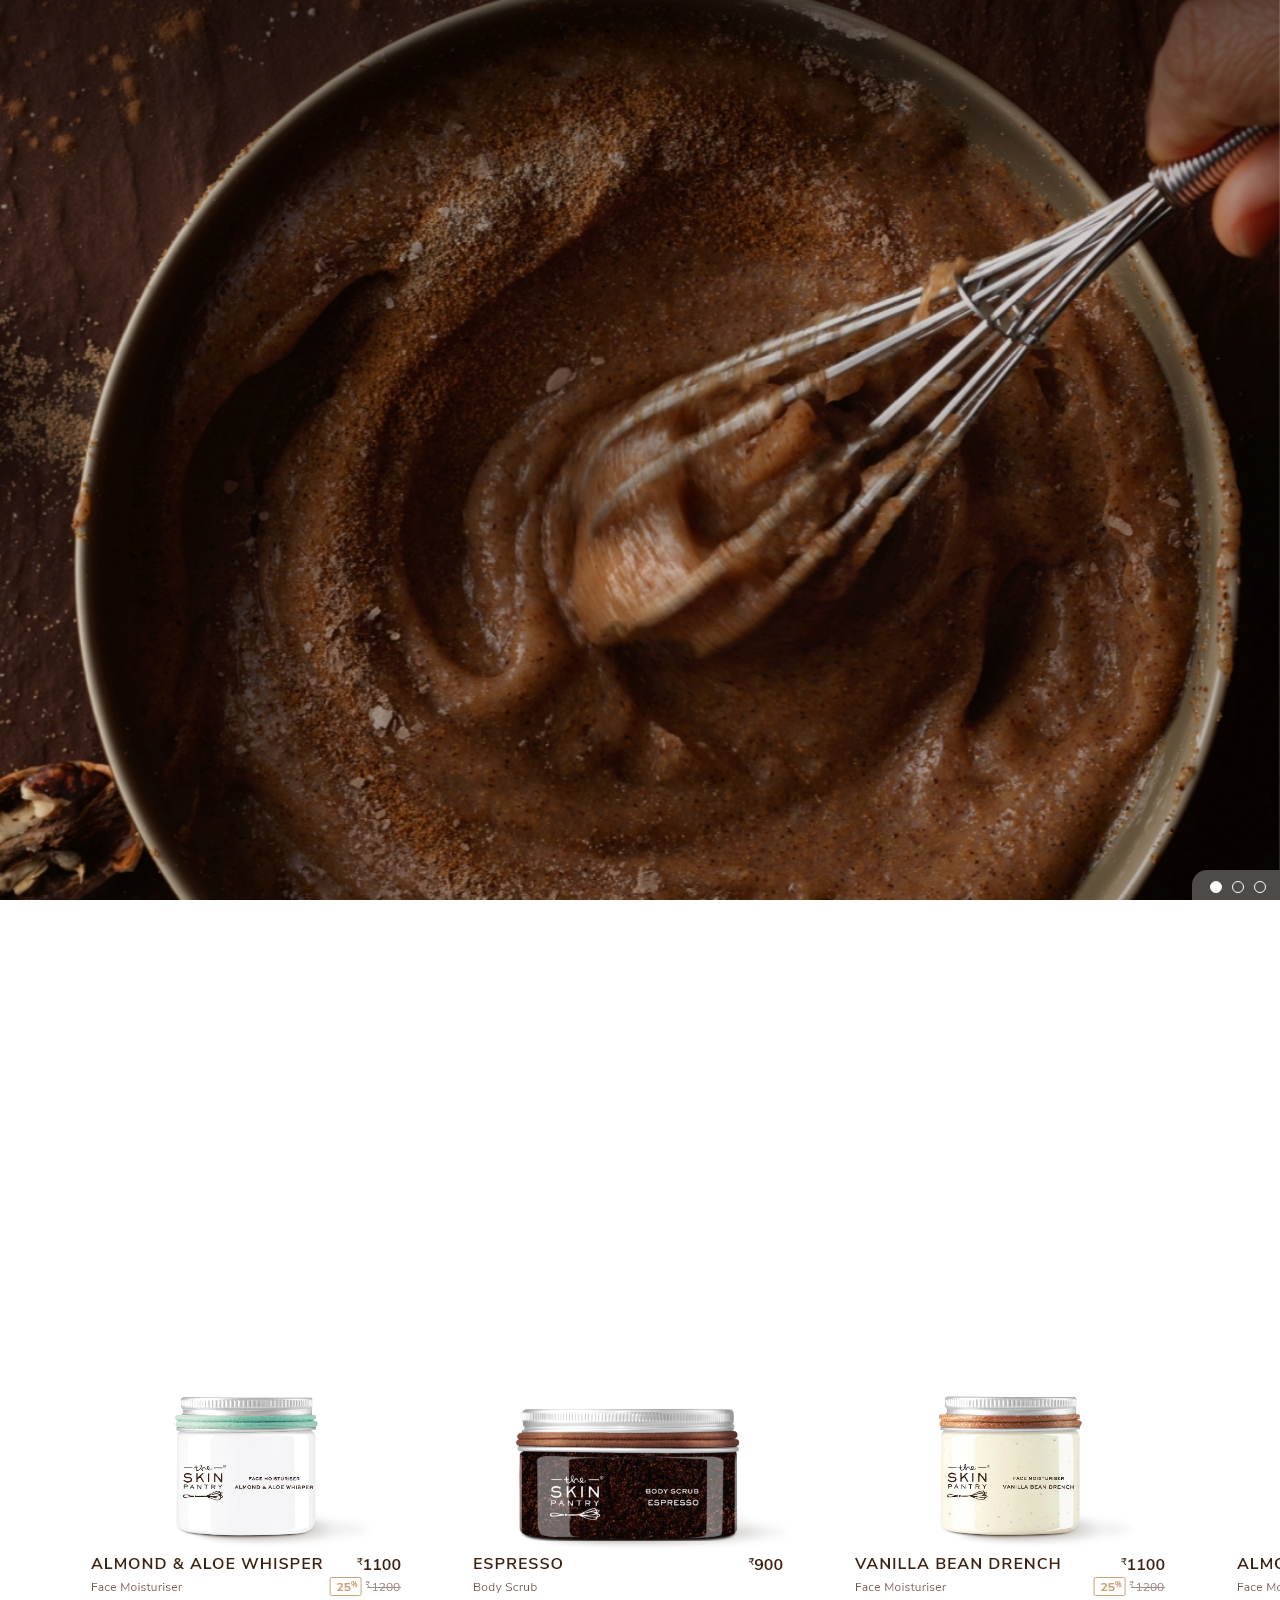
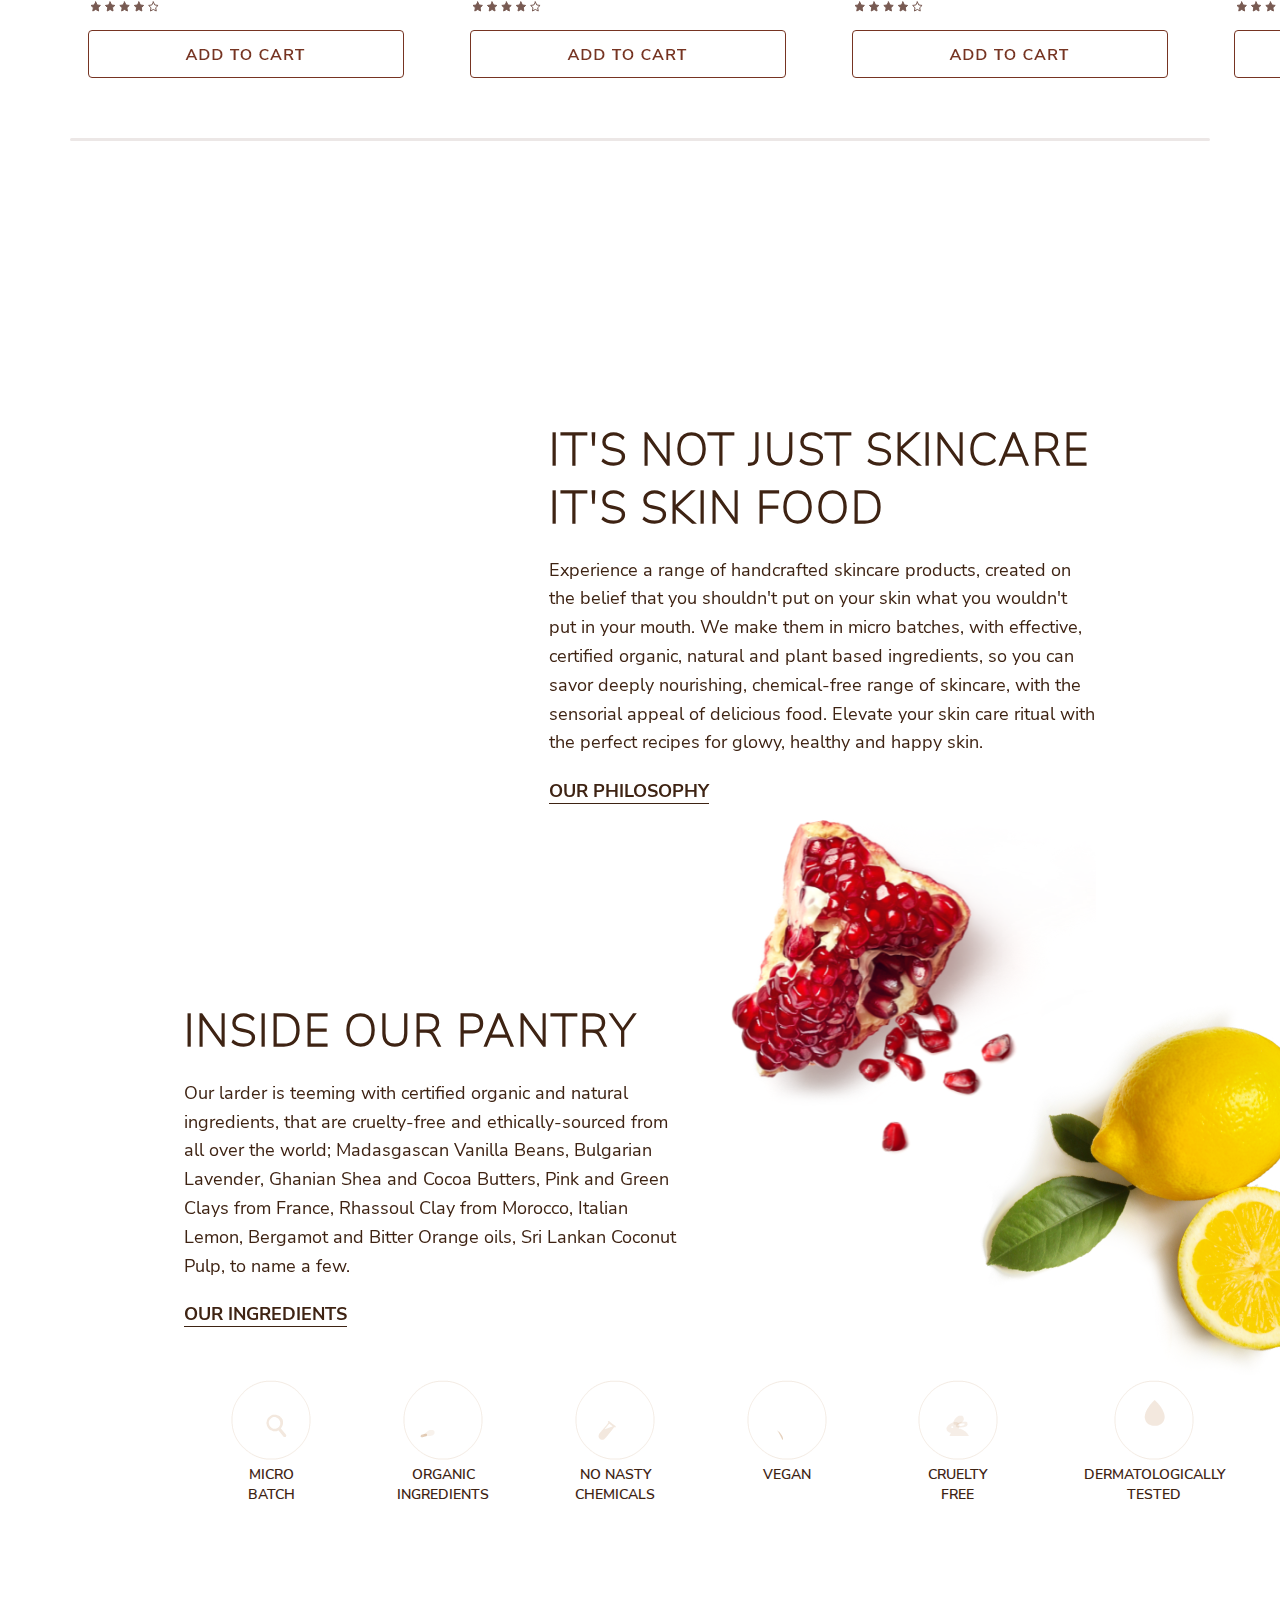
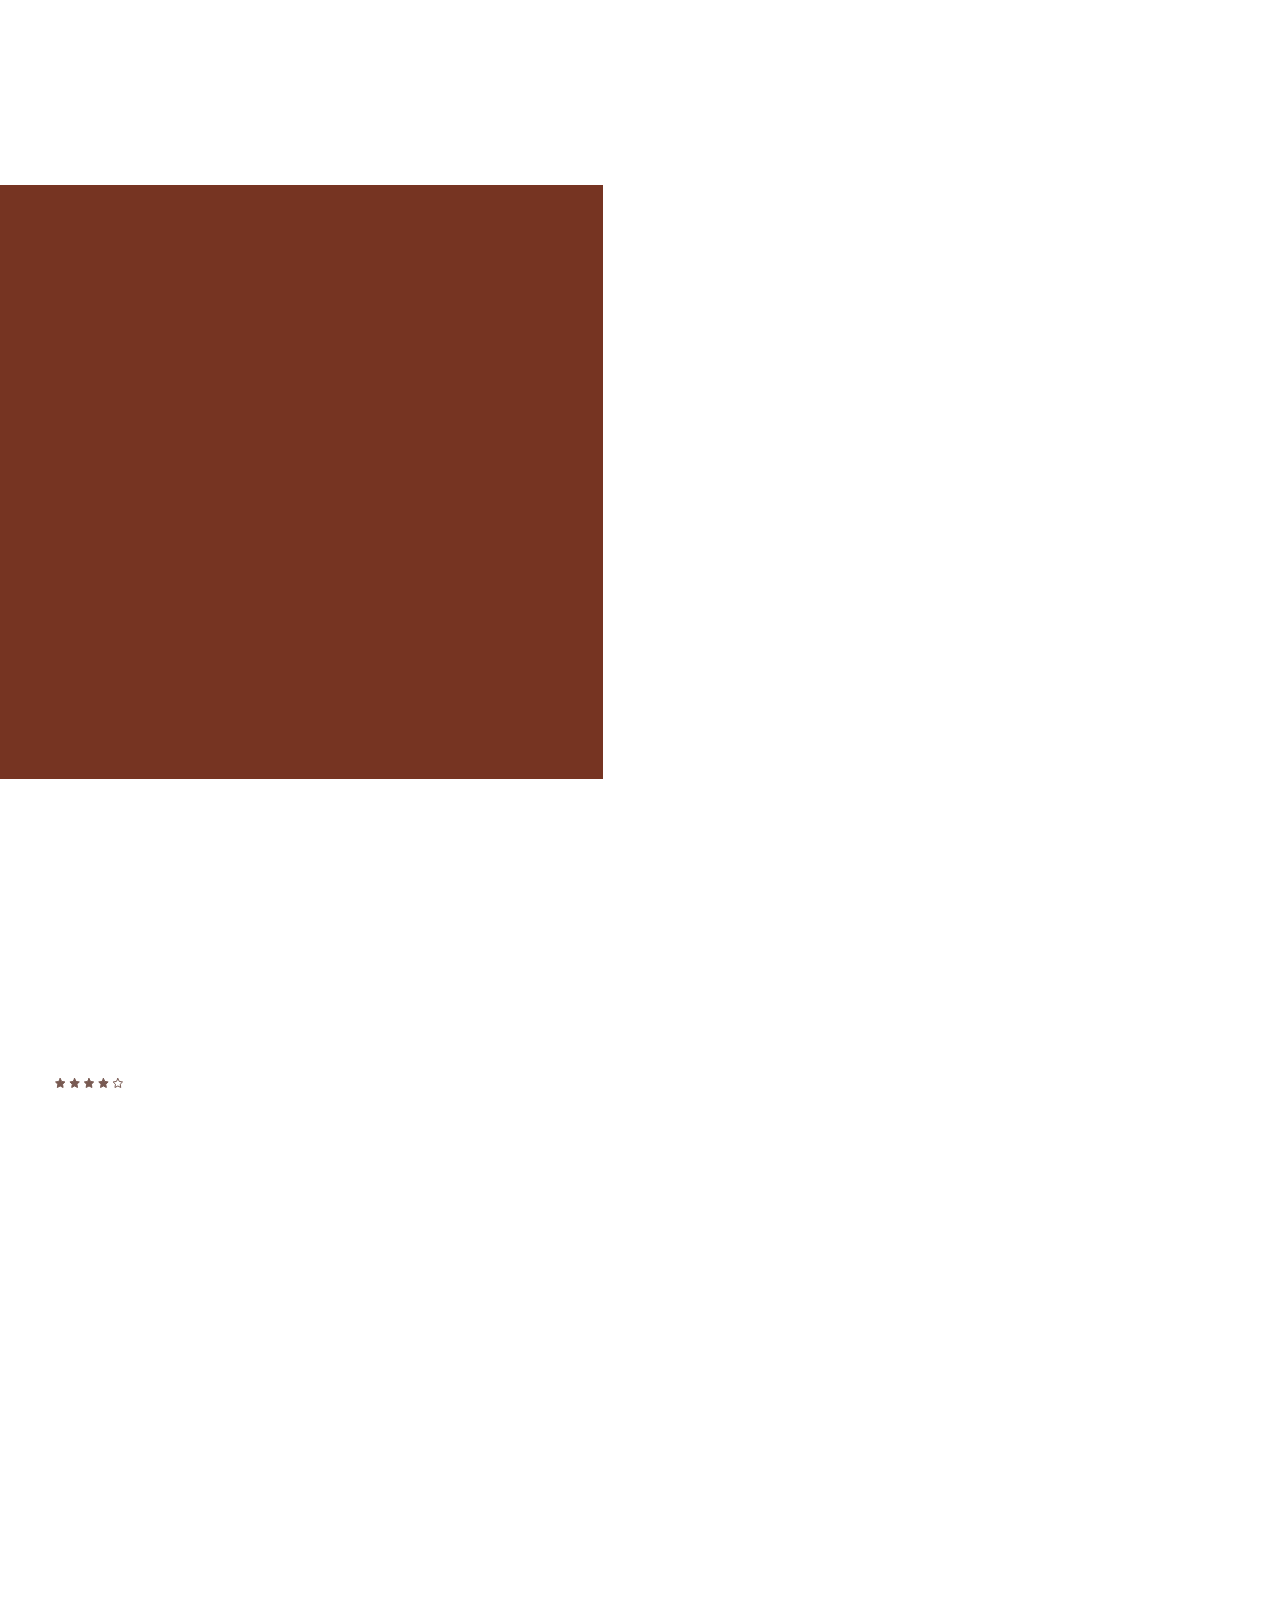
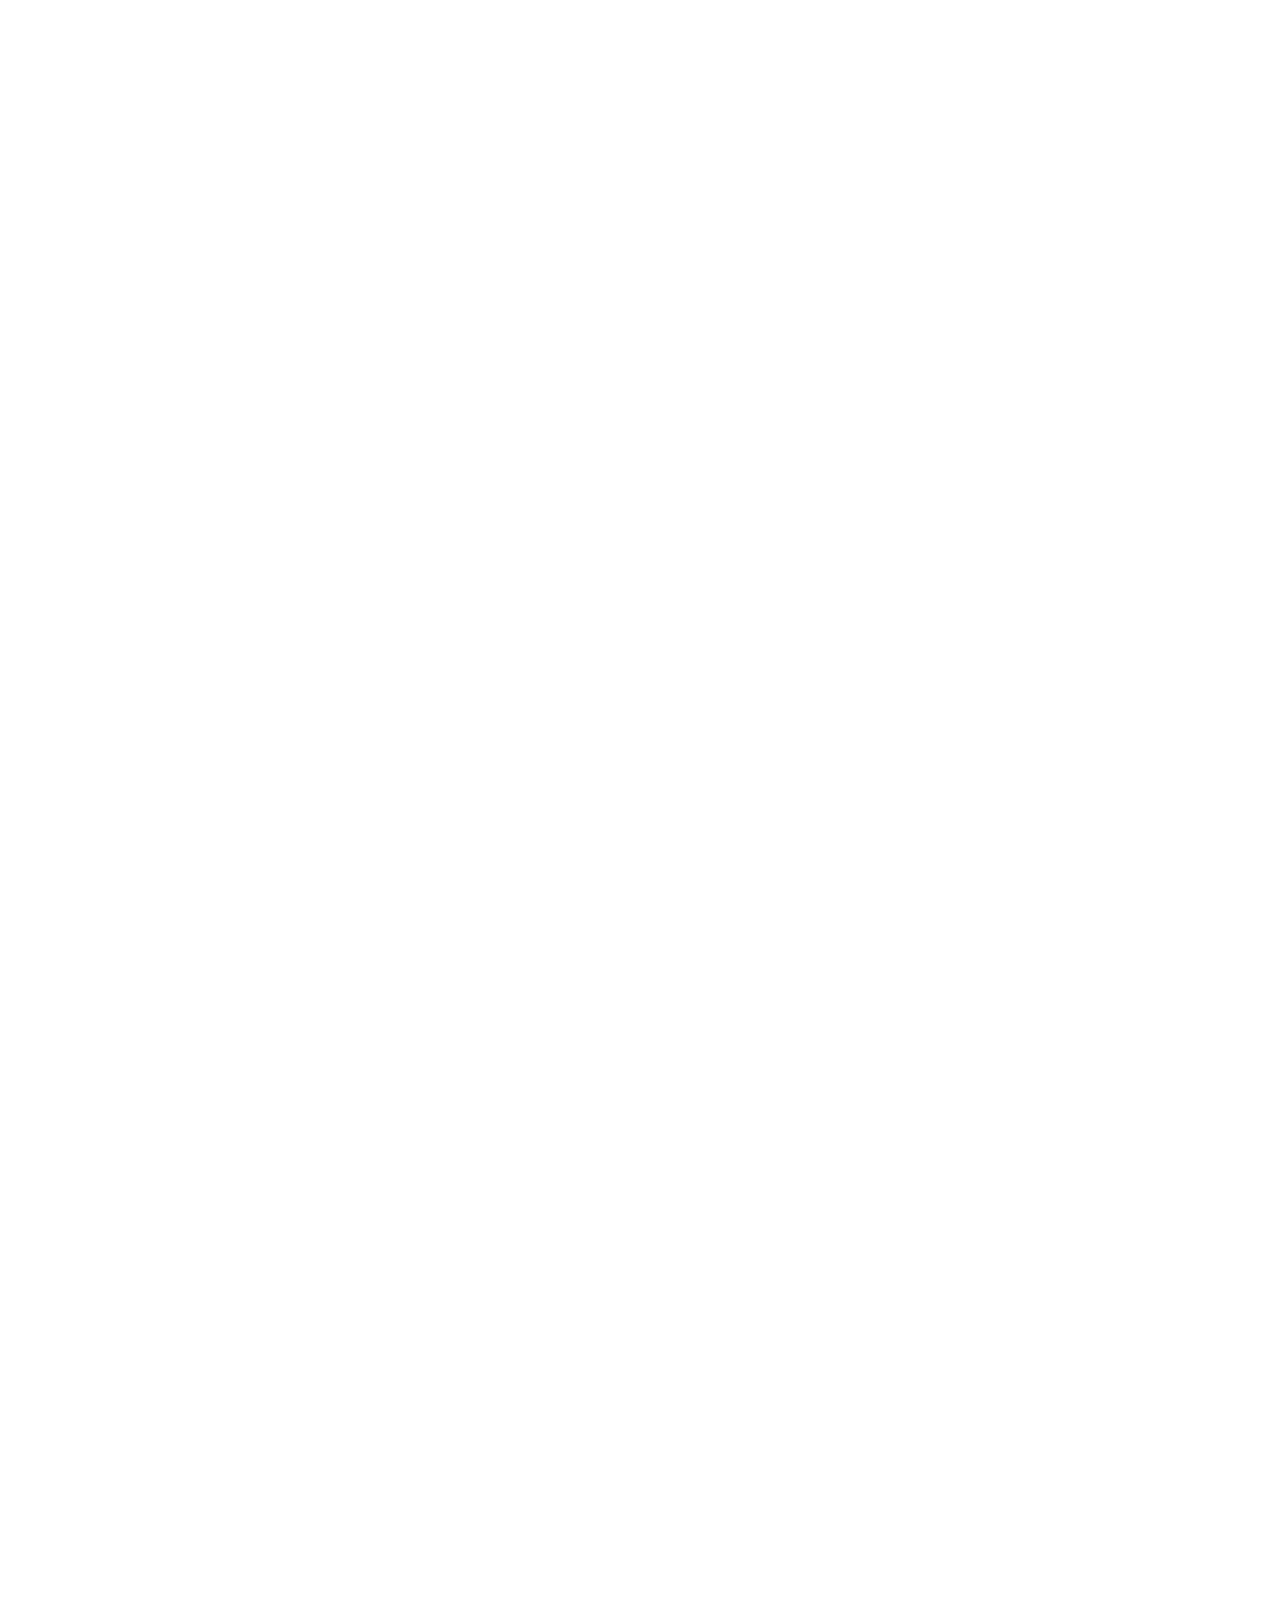
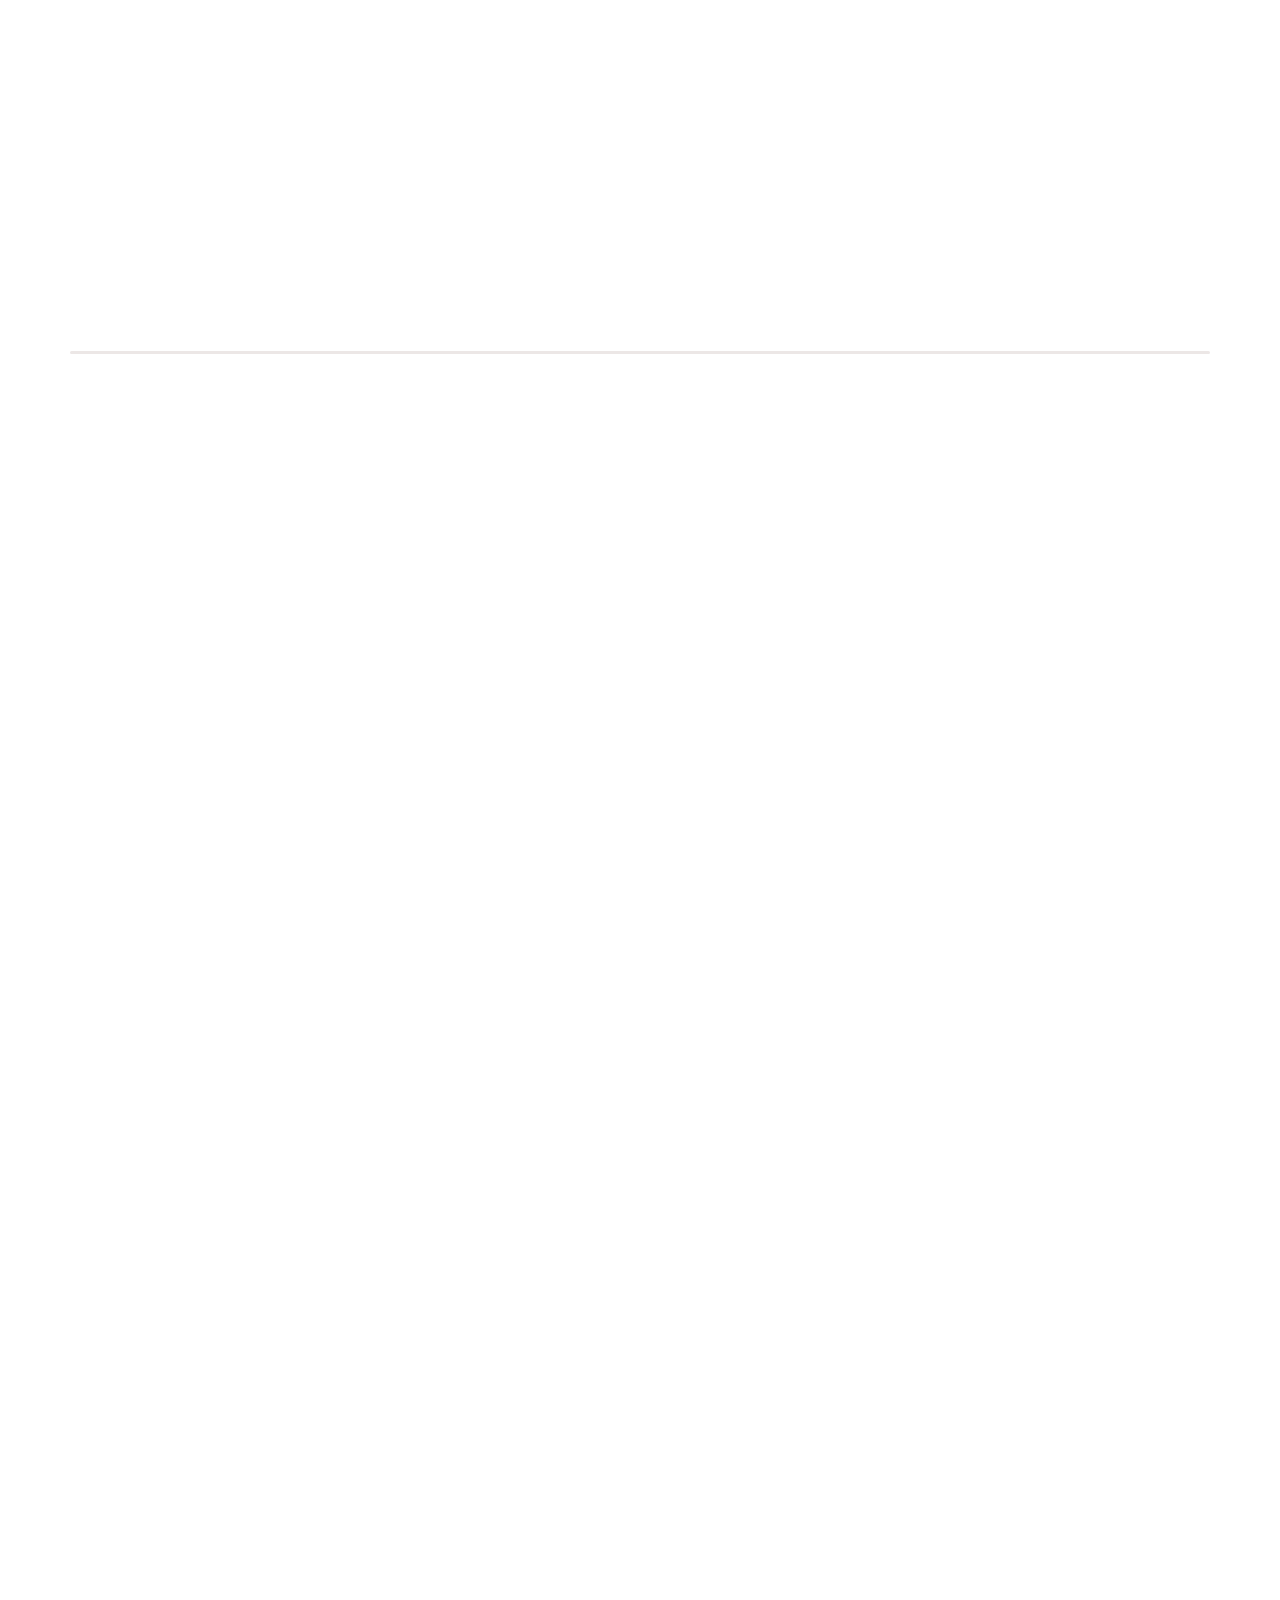
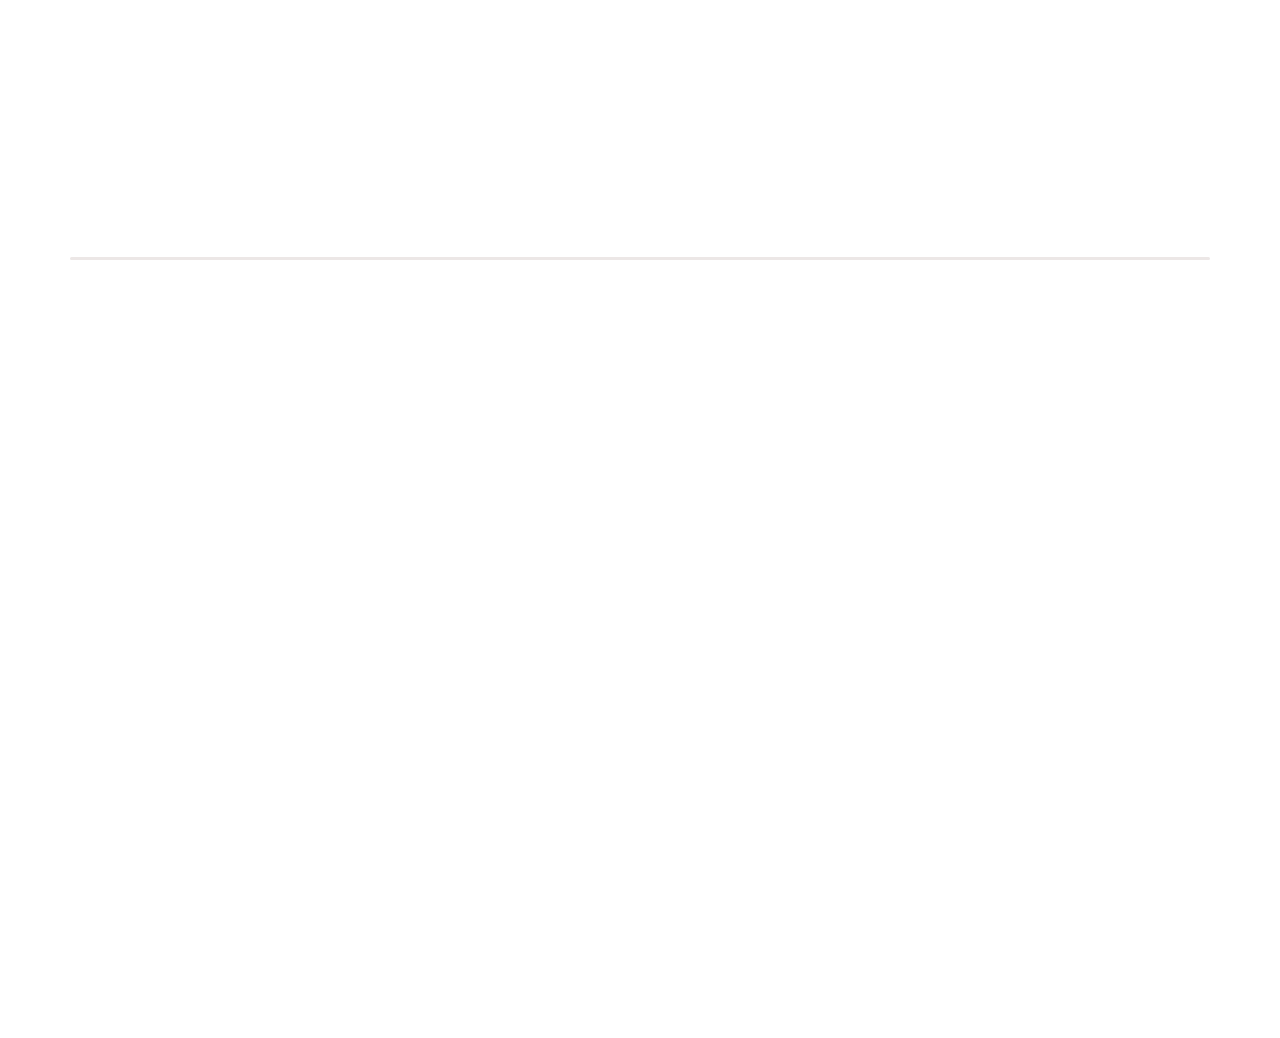
==== index.html @ e54045e2 "inside page done" ====
<!DOCTYPE html>
<html class="no-js" lang="">

<head>
    <meta name="viewport" content="width=device-width, initial-scale=1.0, maximum-scale=1.0, user-scalable=no" />
    <meta name="theme-color" content="#000" />
    <title>skin pantry</title>
    <link rel="stylesheet" href="css/index.css" />
    <link rel="stylesheet" href="css/slick.css" />
    <link rel="stylesheet" href="css/slick-theme.css" />
    <!--    <link rel="stylesheet" href="css/jquery.fancybox.min.css" />-->
    <link rel="shortcut icon" type="image/x-icon" href="img/g5/favicon.png" />
</head>

<body>
    <!--
    <header style="top: 0; position: fixed; width: 100%; z-index: 2;">
        <picture>
            <source media="(max-width:767px)" srcset="img/home/header.png" alt="">
            <img src="img/home/header.png" class="img-responsive width_100">
        </picture>
    </header>
-->
    <section class="section_1">
        <div class="banner_slider overflow_h">
            <div class="slider">
                <picture>
                    <source media="(max-width:767px)" srcset="img/home/mobile_slider_1.jpg" alt="" />
                    <img src="img/home/dekstop_banner.jpg" class="img-responsive width_100" />
                </picture>
                <div class="slider_info text_center">
                    <h2 class="text_xl">
                        Lovingly handcrafted<br class="hidden-xs" />
                        organic Skincare
                    </h2>
                    <div class="btn_section pt_30">
                        <a href="#" class="primary_btn text_sm">Shop Now</a>
                    </div>
                </div>
            </div>
            <div class="slider">
                <picture>
                    <source media="(max-width:767px)" srcset="img/home/mobile_slider_1.jpg" alt="" />
                    <img src="img/home/dekstop_banner.jpg" class="img-responsive width_100" />
                </picture>
                <div class="slider_info text_center">
                    <h2 class="text_xl">
                        Lovingly handcrafted<br class="hidden-xs" />
                        organic Skincare
                    </h2>
                    <div class="btn_section pt_30">
                        <a href="#" class="primary_btn text_sm">Shop Now</a>
                    </div>
                </div>
            </div>
            <div class="slider">
                <picture>
                    <source media="(max-width:767px)" srcset="img/home/mobile_slider_1.jpg" alt="" />
                    <img src="img/home/dekstop_banner.jpg" class="img-responsive width_100" />
                </picture>
                <div class="slider_info text_center">
                    <h2 class="text_xl">
                        Lovingly handcrafted<br class="hidden-xs" />
                        organic Skincare
                    </h2>
                    <div class="btn_section pt_30">
                        <a href="#" class="primary_btn text_sm">Shop Now</a>
                    </div>
                </div>
            </div>
        </div>
    </section>

    <section class="section_13 pt_50 overflow_h">
        <div class="container">
            <div class="icon_section f_w_j toTop" data-scroll>
                <div class="icon">
                    <img src="img/home/ir.png" class="img-responsive">
                </div>
                <div class="icon">
                    <img src="img/home/verve.png" class="img-responsive">
                </div>
                <div class="icon">
                    <img src="img/home/bazaar.png" class="img-responsive">
                </div>
                <div class="icon">
                    <img src="img/home/vogue.png" class="img-responsive">
                </div>
                <div class="icon">
                    <img src="img/home/elle.png" class="img-responsive">
                </div>
                <div class="icon">
                    <img src="img/home/gq.png" class="img-responsive">
                </div>
            </div>
        </div>
    </section>

    <section class="section_5 ptb_100 overflow_h">
        <div class="container">
            <div class="text_btn f_j">
                <div class="text">
                    <h3 class="text_xxxl n_e_l primary_color text_uppercase toTop" data-scroll>
                        Selling like<br class="visible-xs" />
                        hot cakes
                    </h3>
                </div>
                <div class="btn_section hidden-xs toTop" data-scroll>
                    <a href="#" class="secondary_btn text_reg n_b text_uppercase">View All Products</a>
                </div>
            </div>
        </div>
        <div class="selling_slider">
            <div class="slider">
                <img src="img/home/selling_p_1.png" class="img-responsive" />
            </div>
            <div class="slider">
                <img src="img/home/selling_p_2.png" class="img-responsive" />
            </div>
            <div class="slider">
                <img src="img/home/selling_p_4.png" class="img-responsive" />
            </div>
            <div class="slider">
                <img src="img/home/selling_p_1.png" class="img-responsive" />
            </div>
            <div class="slider">
                <img src="img/home/selling_p_2.png" class="img-responsive" />
            </div>
        </div>
        <div class="container">
            <div class="progress">
                <div class="progress_bar"></div>
            </div>
        </div>
        <div class="btn_section visible-xs text_center pt_50">
            <a href="#" class="secondary_btn text_reg n_b text_uppercase">View All Products</a>
        </div>
    </section>

    <section class="section_2 pt_100 m_t_30 overflow_h">
        <img src="img/home/layer_1.png" class="img-responsive layer_1 toFade" data-scroll />
        <img src="img/home/layer_2.png" class="img-responsive layer_2 toFade" data-scroll />
        <img src="img/home/layer_3.png" class="img-responsive layer_3 toFade" data-scroll />
        <img src="img/home/layer_4.png" class="img-responsive hidden-xs layer_4" />
        <img src="img/home/skin_care.png" class="img-responsive visible-xs m_layar_1" />
        <div class="container">
            <div class="philosophy_info f_w pb_100 width_m_80">
                <div class="philosophy_img hidden-xs">
                    <img src="img/home/skin_care.png" class="img-responsive margin_a toFade" data-scroll />
                </div>
                <div class="philosophy_text prlx" data-scroll data-scroll-parallax>
                    <h3 class="text_xxxl n_e_l text_uppercase m_b_5 primary_color animTxt">
                        IT'S not just SKINcare
                    </h3>
                    <h3 class="text_xxxl n_e_l primary_color">IT'S SKIN FOOD</h3>
                    <p class="text_reg">
                        Experience a range of handcrafted skincare products, created on
                        the belief that you shouldn't put on your skin what you wouldn't
                        put in your mouth. We make them in micro batches, with effective,
                        certified organic, natural and plant based ingredients, so you can
                        savor deeply nourishing, chemical-free range of skincare, with the
                        sensorial appeal of delicious food. Elevate your skin care ritual
                        with the perfect recipes for glowy, healthy and happy skin.
                    </p>
                    <div class="btn_section">
                        <a href="#" class="secondary_btn text_reg n_b text_uppercase">Our Philosophy</a>
                    </div>
                </div>
            </div>
            <div class="philosophy_info f_w ptb_100 m_t_30 width_m_80">
                <img src="img/home/layer_4.png" class="img-responsive visible-xs m_layer_4" data-scroll data-scroll-parallax />
                <img src="img/home/pantry.png" class="img-responsive visible-xs m_pantry" data-scroll data-scroll-parallax />
                <div class="philosophy_img">
                    <img src="img/home/pantry.png" class="img-responsive hidden-xs" data-scroll data-scroll-parallax />
                </div>
                <div class="philosophy_text prlx" data-scroll data-scroll-parallax>
                    <h3 class="text_xxxl n_e_l text_uppercase">Inside Our Pantry</h3>
                    <p class="text_reg">
                        Our larder is teeming with certified organic and natural
                        ingredients, that are cruelty-free and ethically-sourced from all
                        over the world; Madasgascan Vanilla Beans, Bulgarian Lavender,
                        Ghanian Shea and Cocoa Butters, Pink and Green Clays from France,
                        Rhassoul Clay from Morocco, Italian Lemon, Bergamot and Bitter
                        Orange oils, Sri Lankan Coconut Pulp, to name a few.
                    </p>
                    <div class="btn_section">
                        <a href="#" class="secondary_btn text_reg n_b text_uppercase">Our Ingredients</a>
                    </div>
                </div>
            </div>
        </div>
    </section>

    <section class="section_3 pb_100 overflow_h">
        <div class="container m_no_padd">
            <!-- <h3
          class="text_xxxl n_e_l primary_color text_center text_uppercase pb_30 toTop"
          data-scroll
        >
          To be honest<br class="hidden-xs" />
          is to go all natural
        </h3> -->
            <div class="icon_section f_j">
                <div class="icon_box toTop" data-scroll>
                    <img src="img/home/icon_1.gif" class="img-responsive margin_a" />
                    <h6 class="text_xs n_s_b text_center text_uppercase">
                        Lovingly<br />
                        Handmade
                    </h6>
                </div>
                <div class="icon_box">
                    <img src="img/home/icon_2.gif" class="img-responsive margin_a" />
                    <h6 class="text_xs n_s_b text_center text_uppercase">
                        Micro<br />
                        Batch
                    </h6>
                </div>
                <div class="icon_box">
                    <img src="img/home/icon_3.gif" class="img-responsive margin_a" />
                    <h6 class="text_xs n_s_b text_center text_uppercase">
                        Organic<br />
                        Ingredients
                    </h6>
                </div>
                <div class="icon_box">
                    <img src="img/home/icon_4.gif" class="img-responsive margin_a" />
                    <h6 class="text_xs n_s_b text_center text_uppercase">
                        No Nasty<br />
                        chemicals
                    </h6>
                </div>
                <div class="icon_box">
                    <img src="img/home/icon_5.gif" class="img-responsive margin_a" />
                    <h6 class="text_xs n_s_b text_center text_uppercase">Vegan</h6>
                </div>
                <div class="icon_box">
                    <img src="img/home/icon_6.gif" class="img-responsive margin_a" />
                    <h6 class="text_xs n_s_b text_center text_uppercase">
                        Cruelty<br />
                        free
                    </h6>
                </div>
                <div class="icon_box">
                    <img src="img/home/icon_7.gif" class="img-responsive margin_a" />
                    <h6 class="text_xs n_s_b text_center text_uppercase">
                        Dermatologically<br />
                        Tested
                    </h6>
                </div>
            </div>
        </div>
    </section>

    <section class="section_6 pb_100">
        <h3 class="text_xxxl n_e_l primary_color text_center text_uppercase m_b_10 toTop" data-scroll>
            Fine delights for <br class="visible-xs" />
            your face
        </h3>
        <p class="text_reg text_center toTop" data-scroll>
            Cleanse, nourish and indulge your skin with beauty that delves deep
            <br class="hidden-xs" />
            and phytonutrients that strengthen its natural renewal processes.
        </p>
        <div class="products d_f pt_20">
            <div class="left_product reveal reveal_reverse" data-scroll>
                <img src="img/home/fine_img.jpg" class="img-responsive width_100 zoomIn" data-scroll />
            </div>
            <div class="right_product f_w_j">
                <div class="product_box m_b_20 toTop" data-scroll>
                    <div class="product_img">
                        <img src="img/home/skin_prroduct_1.png" class="img-responsive margin_a" />
                    </div>
                    <div class="text_arrow f_r_aj_between">
                        <div class="text">
                            <h5 class="text_md m_tb_0 n_s_b">Face Moisturizer</h5>
                        </div>
                        <div class="arrow">
                            <a href="javascript:void(0)">
                                <img src="img/home/arrow.png" class="img-responsive" />
                            </a>
                        </div>
                    </div>
                </div>
                <div class="product_box m_b_20 toTop" data-scroll>
                    <div class="product_img">
                        <img src="img/home/skin_prroduct_2.png" class="img-responsive margin_a" />
                    </div>
                    <div class="text_arrow f_r_aj_between">
                        <div class="text">
                            <h5 class="text_md m_tb_0 n_s_b">Gentle Face Scrub</h5>
                        </div>
                        <div class="arrow">
                            <a href="javascript:void(0)">
                                <img src="img/home/arrow.png" class="img-responsive" />
                            </a>
                        </div>
                    </div>
                </div>
                <div class="product_box m_b_20 toTop" data-scroll>
                    <div class="product_img">
                        <img src="img/home/skin_prroduct_3.png" class="img-responsive margin_a" />
                    </div>
                    <div class="text_arrow f_r_aj_between">
                        <div class="text">
                            <h5 class="text_md m_tb_0 n_s_b">Smoothie Face Wash</h5>
                        </div>
                        <div class="arrow">
                            <a href="javascript:void(0)">
                                <img src="img/home/arrow.png" class="img-responsive" />
                            </a>
                        </div>
                    </div>
                </div>
                <div class="product_box m_b_20 toTop" data-scroll>
                    <div class="product_img">
                        <img src="img/home/skin_prroduct_4.png" class="img-responsive margin_a big_img" />
                    </div>
                    <div class="text_arrow f_r_aj_between">
                        <div class="text">
                            <h5 class="text_md m_tb_0 n_s_b">Superfood Masks</h5>
                        </div>
                        <div class="arrow">
                            <a href="javascript:void(0)">
                                <img src="img/home/arrow.png" class="img-responsive" />
                            </a>
                        </div>
                    </div>
                </div>
            </div>
        </div>
    </section>

    <section class="section_7 pb_30">
        <div class="pantry f_w">
            <div class="pantry_text">
                <h3 class="text_xxxl n_e_l primary_color text_uppercase pb_50 hidden-xs toTop" data-scroll>
                    Pantry specials
                </h3>

                <p class="text_l n_s_b text_uppercase m_b_5 toTop" data-scroll>
                    White Magic
                </p>
                <p class="text_xxs toTop" data-scroll>Superfoods Mask</p>
                <img src="img/home/star.png" class="img-responsive pb_10" />
                <p class="text_reg toTop" data-scroll>
                    This magical concoction contains Kaolin or China clay, a mild
                    exfoliant that gently removes dead skin cells and minimises pores,
                    calming Cucumber to help repair sun damage, while Lemon peel
                    brightens and re-texturises the skin's surface. We've added the
                    astringent properties of Apple powder to remove excess oils, and the
                    final masterstroke of White Lotus oil to plump and condition,
                    revealing a visibly transformed, even and luminous you!
                </p>
            </div>
            <div class="pantry_img toTop" data-scroll>
                <h3 class="text_xxxl n_e_l primary_color text_uppercase visible-xs">
                    Pantry specials
                </h3>
                <img src="img/home/pantry.jpg" class="img-responsive toTop" data-scroll />
            </div>
        </div>
    </section>

    <section class="section_8 pt_50 pb_100">
        <h3 class="text_xxxl n_e_l primary_color text_center text_uppercase m_b_10 toTop" data-scroll>
            Body Beautiful
        </h3>
        <p class="text_reg text_center toTop" data-scroll>
            Our range of lightweight body milks, luxurious body butters and an
            indulgent body scrub will<br class="hidden-xs" />
            leave your skin hydrated, nourished, satiny and polished from head to
            toe.
        </p>
        <div class="products d_f pt_20">
            <div class="right_product f_w_j">
                <div class="product_box m_b_20 toTop" data-scroll>
                    <div class="product_img">
                        <img src="img/home/body_p_1.png" class="img-responsive margin_a" />
                    </div>
                    <div class="text_arrow f_r_aj_between">
                        <div class="text">
                            <h5 class="text_md m_tb_0 n_s_b">Body Butter</h5>
                        </div>
                        <div class="arrow">
                            <a href="javascript:void(0)">
                                <img src="img/home/arrow.png" class="img-responsive" />
                            </a>
                        </div>
                    </div>
                </div>
                <div class="product_box m_b_20 toTop" data-scroll>
                    <div class="product_img">
                        <img src="img/home/body_p_2.png" class="img-responsive margin_a" />
                    </div>
                    <div class="text_arrow f_r_aj_between">
                        <div class="text">
                            <h5 class="text_md m_tb_0 n_s_b">Body Scrub</h5>
                        </div>
                        <div class="arrow">
                            <a href="javascript:void(0)">
                                <img src="img/home/arrow.png" class="img-responsive" />
                            </a>
                        </div>
                    </div>
                </div>
                <div class="product_box m_b_20 toTop" data-scroll>
                    <div class="product_img">
                        <img src="img/home/body_p_3.png" class="img-responsive margin_a big_img" />
                    </div>
                    <div class="text_arrow f_r_aj_between">
                        <div class="text">
                            <h5 class="text_md m_tb_0 n_s_b">Body Milk</h5>
                        </div>
                        <div class="arrow">
                            <a href="javascript:void(0)">
                                <img src="img/home/arrow.png" class="img-responsive" />
                            </a>
                        </div>
                    </div>
                </div>
            </div>
            <div class="left_product reveal toTop" data-scroll>
                <img src="img/home/body.jpg" class="img-responsive width_100 zoomIn" data-scroll />
            </div>
        </div>
    </section>

    <section class="section_4 overflow_h toTop" data-scroll>
        <div class="container">
            <div class="brand_slider toTop" data-scroll>
                <div class="slider">
                    <div class="brand_info brand_info_slider">
                        <div class="info">
                            <p class="text_l n_s_b">
                                1 Skin Pantry is part of a growing movement towards a future
                                where all beauty is clean beauty. Its mission is to get safer
                                products into the hands of consumers.
                            </p>
                        </div>
                        <div class="info">
                            <p class="text_l n_s_b">
                                2 Skin Pantry is part of a growing movement towards a future
                                where all beauty is clean beauty. Its mission is to get safer
                                products into the hands of consumers.
                            </p>
                        </div>
                        <div class="info">
                            <p class="text_l n_s_b">
                                3 Skin Pantry is part of a growing movement towards a future
                                where all beauty is clean beauty. Its mission is to get safer
                                products into the hands of consumers.
                            </p>
                        </div>
                        <div class="info">
                            <p class="text_l n_s_b">
                                4 Skin Pantry is part of a growing movement towards a future
                                where all beauty is clean beauty. Its mission is to get safer
                                products into the hands of consumers.
                            </p>
                        </div>
                        <div class="info">
                            <p class="text_l n_s_b">
                                5 Skin Pantry is part of a growing movement towards a future
                                where all beauty is clean beauty. Its mission is to get safer
                                products into the hands of consumers.
                            </p>
                        </div>
                        <div class="info">
                            <p class="text_l n_s_b">
                                6 Skin Pantry is part of a growing movement towards a future
                                where all beauty is clean beauty. Its mission is to get safer
                                products into the hands of consumers.
                            </p>
                        </div>
                    </div>
                    <div class="brand_logo f_w_j pt_60 brand_logo_slider">
                        <div class="logo logActive" data-slide="1">
                            <img src="img/home/ir.png" class="img-responsive" />
                        </div>
                        <div class="logo" data-slide="2">
                            <img src="img/home/verve.png" class="img-responsive" />
                        </div>
                        <div class="logo" data-slide="3">
                            <img src="img/home/bazaar.png" class="img-responsive" />
                        </div>
                        <div class="logo" data-slide="4">
                            <img src="img/home/vogue.png" class="img-responsive" />
                        </div>
                        <div class="logo" data-slide="5">
                            <img src="img/home/elle.png" class="img-responsive" />
                        </div>
                        <div class="logo" data-slide="6">
                            <img src="img/home/gq.png" class="img-responsive" />
                        </div>
                    </div>
                </div>
                <!-- <div class="slider">
            <div class="brand_info">
              <div class="info">
                <p class="text_l n_s_b">
                  Skin Pantry is part of a growing movement towards a future
                  where all beauty is clean beauty. Its mission is to get safer
                  products into the hands of consumers.
                </p>
              </div>
            </div>
            <div class="brand_logo f_j pt_60">
              <div class="logo hidden-xs">
                <img src="img/home/verve.png" class="img-responsive" />
              </div>
              <div class="logo hidden-xs">
                <img src="img/home/ir.png" class="img-responsive" />
              </div>
              <div class="logo">
                <img src="img/home/bazaar.png" class="img-responsive" />
              </div>
              <div class="logo hidden-xs">
                <img src="img/home/vogue.png" class="img-responsive" />
              </div>
              <div class="logo hidden-xs">
                <img src="img/home/elle.png" class="img-responsive" />
              </div>
              <div class="logo hidden-xs">
                <img src="img/home/gq.png" class="img-responsive" />
              </div>
            </div>
          </div>
          <div class="slider">
            <div class="brand_info">
              <div class="info">
                <p class="text_l n_s_b">
                  Skin Pantry is part of a growing movement towards a future
                  where all beauty is clean beauty. Its mission is to get safer
                  products into the hands of consumers.
                </p>
              </div>
            </div>
            <div class="brand_logo f_j pt_60">
              <div class="logo hidden-xs">
                <img src="img/home/bazaar.png" class="img-responsive" />
              </div>
              <div class="logo hidden-xs">
                <img src="img/home/ir.png" class="img-responsive" />
              </div>
              <div class="logo">
                <img src="img/home/verve.png" class="img-responsive" />
              </div>
              <div class="logo hidden-xs">
                <img src="img/home/vogue.png" class="img-responsive" />
              </div>
              <div class="logo hidden-xs">
                <img src="img/home/elle.png" class="img-responsive" />
              </div>
              <div class="logo hidden-xs">
                <img src="img/home/gq.png" class="img-responsive" />
              </div>
            </div>
          </div> -->
            </div>
        </div>
    </section>

    <section class="section_9 ptb_100 overflow_h">
        <h3 class="text_xxxl n_e_l primary_color text_center text_uppercase pb_20 toTop" data-scroll>
            Notes of love
        </h3>
        <div class="container">
            <div class="notes_slider toTop" data-scroll>
                <div class="slider">
                    <img src="img/home/note_img_1.png" class="img-responsive pb_30" />
                    <p class="text_sm">
                        It's so moisturising and non-greasy at the same time. Rejuvenates
                        the senses by its smell and the fact that the brand is vegan, it's
                        a steal deal ❤️
                    </p>
                    <img src="img/home/slider_star.png" class="img-responsive" />
                    <p class="text_xs n_b text_uppercase pt_20">Pallavi Singh</p>
                </div>
                <div class="slider">
                    <img src="img/home/note_img_2.png" class="img-responsive pb_30" />
                    <p class="text_sm">
                        Awesome product. helped me with my dry skin. would definitely
                        recommend it.
                    </p>
                    <img src="img/home/slider_star.png" class="img-responsive" />
                    <p class="text_xs n_b text_uppercase pt_20">Ishaan Chakraborthy</p>
                </div>
                <div class="slider">
                    <img src="img/home/note_img_3.png" class="img-responsive pb_30" />
                    <p class="text_sm">
                        This is one of the best scrubs I have used. It is so gentle on the
                        skin and leaves it totally refreshed. Love it
                    </p>
                    <img src="img/home/slider_star.png" class="img-responsive" />
                    <p class="text_xs n_b text_uppercase pt_20">Sandhya Khanna</p>
                </div>
                <div class="slider">
                    <img src="img/home/note_img_1.png" class="img-responsive pb_30" />
                    <p class="text_sm">
                        It's so moisturising and non-greasy at the same time. Rejuvenates
                        the senses by its smell and the fact that the brand is vegan, it's
                        a steal deal ❤️
                    </p>
                    <img src="img/home/slider_star.png" class="img-responsive" />
                    <p class="text_xs n_b text_uppercase pt_20">Pallavi Singh</p>
                </div>
            </div>
            <div class="progress">
                <div class="progress_bar"></div>
            </div>
        </div>
    </section>

    <section class="section_10 pb_100">
        <div class="container">
            <h3 class="text_xxxl n_e_l primary_color text_center text_uppercase pb_20 toTop" data-scroll>
                What does your skin <br class="hidden-xs" />
                Need today?
            </h3>
            <div class="what toTop" data-scroll>
                <img src="img/home/what.jpg" class="img-responsive margin_a" />
            </div>
        </div>
    </section>

    <section class="section_11">
        <div class="container">
            <div class="text_btn f_r_aj_between pb_30">
                <div class="text">
                    <h3 class="m_tb_0 text_xxxl n_e_l primary_color text_uppercase toTop" data-scroll>
                        Talk of the town
                    </h3>
                </div>
                <div class="btn_section hidden-xs">
                    <a href="#" class="secondary_btn text_reg n_b text_uppercase toTop" data-scroll>View All Blogs</a>
                </div>
            </div>
            <div class="blog_slider toTop" data-scroll>
                <div class="slider">
                    <div class="blog_img">
                        <h6 class="text_xs text_uppercase n_b">Deep-cleanse</h6>
                        <img src="img/home/blog_1.jpg" class="img-responsive width_100" />
                    </div>
                    <div class="text_btn f_j pt_10">
                        <div class="text">
                            <h3 class="text_xs primary_color text_uppercase m_tb_0">
                                01 Dec 2022
                            </h3>
                        </div>
                        <div class="btn_section">
                            <a href="#"><img src="img/home/share.png" class="img-responsive" /></a>
                        </div>
                    </div>
                    <p class="text_reg n_s_b m_tb_0 ptb_20">
                        Lorem ipsum dolor sit amet, consetetur sadipscing elitr, sed diam
                        nonumy eirmod tempor invidunt.
                    </p>
                    <div class="btn_section">
                        <a href="#" class="secondary_btn text_reg n_b text_uppercase">Read more</a>
                    </div>
                </div>
                <div class="slider">
                    <div class="blog_img">
                        <h6 class="text_xs text_uppercase n_b">Deep-cleanse</h6>
                        <img src="img/home/blog_2.jpg" class="img-responsive width_100" />
                    </div>
                    <div class="text_btn f_j pt_10">
                        <div class="text">
                            <h3 class="text_xs primary_color text_uppercase m_tb_0">
                                25 NoV 2022
                            </h3>
                        </div>
                        <div class="btn_section">
                            <a href="#"><img src="img/home/share.png" class="img-responsive" /></a>
                        </div>
                    </div>
                    <p class="text_reg n_s_b m_tb_0 ptb_20">
                        Lorem ipsum dolor sit amet, consetetur sadipscing elitr, sed diam
                        nonumy eirmod tempor invidunt.
                    </p>
                    <div class="btn_section">
                        <a href="#" class="secondary_btn text_reg n_b text_uppercase">Read more</a>
                    </div>
                </div>
                <div class="slider">
                    <div class="blog_img">
                        <h6 class="text_xs text_uppercase n_b">Deep-cleanse</h6>
                        <img src="img/home/blog_3.jpg" class="img-responsive width_100" />
                    </div>
                    <div class="text_btn f_j pt_10">
                        <div class="text">
                            <h3 class="text_xs primary_color text_uppercase m_tb_0">
                                08 Nov 2022
                            </h3>
                        </div>
                        <div class="btn_section">
                            <a href="#"><img src="img/home/share.png" class="img-responsive" /></a>
                        </div>
                    </div>
                    <p class="text_reg n_s_b m_tb_0 ptb_20">
                        Lorem ipsum dolor sit amet, consetetur sadipscing elitr, sed diam
                        nonumy eirmod tempor invidunt.
                    </p>
                    <div class="btn_section">
                        <a href="#" class="secondary_btn text_reg n_b text_uppercase">Read more</a>
                    </div>
                </div>
                <div class="slider">
                    <div class="blog_img">
                        <h6 class="text_xs text_uppercase n_b">Deep-cleanse</h6>
                        <img src="img/home/blog_1.jpg" class="img-responsive width_100" />
                    </div>
                    <div class="text_btn f_j pt_10">
                        <div class="text">
                            <h3 class="text_xs primary_color text_uppercase m_tb_0">
                                01 Dec 2022
                            </h3>
                        </div>
                        <div class="btn_section">
                            <a href="#"><img src="img/home/share.png" class="img-responsive" /></a>
                        </div>
                    </div>
                    <p class="text_reg n_s_b m_tb_0 ptb_20">
                        Lorem ipsum dolor sit amet, consetetur sadipscing elitr, sed diam
                        nonumy eirmod tempor invidunt.
                    </p>
                    <div class="btn_section">
                        <a href="#" class="secondary_btn text_reg n_b text_uppercase">Read more</a>
                    </div>
                </div>
            </div>
            <div class="progress">
                <div class="progress_bar"></div>
            </div>
            <div class="btn_section visible-xs pt_50 text_center">
                <a href="#" class="secondary_btn text_reg n_b text_uppercase">View All Blogs</a>
            </div>
        </div>
    </section>

    <section class="section_12 pt_100 toTop" data-scroll>
        <picture>
            <source media="(max-width:767px)" srcset="img/home/m_some_banner.jpg" alt="" />
            <img src="img/home/some_banner.jpg" class="img-responsive width_100" />
        </picture>
        <div class="some pt_100">
            <h4>
                <span class="g color_white">Some scoop</span>
                <span class="text_xxxl color_white n_e_l text_uppercase">from our pantry</span>
            </h4>
        </div>
        <div class="sub width_100">
            <img src="img/home/subscribe.jpg" class="img-responsive width_100" />
        </div>
    </section>

    <script src="js/jquery-3.6.0.js"></script>
    <script src="js/slick.min.js"></script>
    <script src="js/scroll-out.min.js"></script>
    <!--      <script src="js/jquery.fancybox.min.js"></script>-->
    <script>
        windowWidth = window.innerWidth;
        var winW = $(window).outerWidth();
        var winH = $(window).outerHeight();

        //scrollout
        ScrollOut({
            once: true,
        });
        ScrollOut({
            targets: ".prlx",
            cssProps: {
                viewportY: true,
            },
        });

        $(window).on("load", function() {
            $(".selling_slider .next-arrow").trigger("click");
            document.documentElement.style.setProperty(
                "--text_arrowHeight",
                $(".text_arrow").outerHeight() + "px"
            );
        });
        $(window).on("scroll", function(e) {
            var scrollTopPos = $(window).scrollTop();
            // $(".layer_1").css({
            //   transform: "translateY(" + scrollTopPos / 2 + "px)",
            // });
            var getOffsetTop = $(".section_2").offset().top;
            if (getOffsetTop <= scrollTopPos + 100) {
                $(".animTxt").addClass("animOpac");
                $(".opac").addClass("animOpac");
            } else {
                $(".animTxt").find("h3").removeClass("animOpac");
            }
        });
        if (windowWidth < 767) {
            $(".icon_section").slick({
                dots: false,
                infinite: true,
                speed: 500,
                pauseOnHover: false,
                variableWidth: true,
                slidesToShow: 3,
                slidesToScroll: 1,
                autoplay: true,
                autoplaySpeed: 2000,
            });
        }

        $(".banner_slider").slick({
            dots: true,
            infinite: true,
            speed: 500,
            pauseOnHover: false,
            fade: true,
            slidesToShow: 1,
            slidesToScroll: 1,
            autoplay: true,
            autoplaySpeed: 2000,
        });

        $(".brand_info_slider").slick({
            dots: true,
            infinite: true,
            speed: 500,
            pauseOnHover: false,
            fade: true,
            slidesToShow: 1,
            slidesToScroll: 1,
            autoplay: true,
            autoplaySpeed: 5000,
            responsive: [{
                breakpoint: 767,
                settings: {
                    asNavFor: ".brand_logo_slider",
                    dots: false,
                },
            }, ],
        });
        var dataSlidItem = $(".brand_logo .logo");

        $(".brand_info_slider").on(
            "afterChange",
            function(event, slick, currentSlide, nextSlide) {
                $(".brand_logo .logo").removeClass("logActive");
                $(".brand_logo .logo").eq(currentSlide).addClass("logActive");
            }
        );
        $("[data-slide]").click(function(e) {
            e.preventDefault();
            var slideno = $(this).data("slide");
            $(".brand_info_slider").slick("slickGoTo", slideno - 1);
            // $("body").css("overflow", "hidden");
            // console.log(slideno);
        });

        if (winW < 767) {
            $(".brand_logo_slider").slick({
                centerMode: true,
                centerPadding: "0",
                dots: true,
                speed: 500,
                pauseOnHover: false,
                slidesToShow: 1,
                slidesToScroll: 1,
                autoplay: true,
                autoplaySpeed: 5000,
                asNavFor: ".brand_info_slider",
            });
        }

        var $slider = $(".selling_slider");
        var $progressBar = $(".progress");
        var $progressBarLabel = $(".progress_bar");

        $slider.on(
            "beforeChange",
            function(event, slick, currentSlide, nextSlide) {
                var calc = (nextSlide / (slick.slideCount - 1)) * 100;

                $progressBar
                    .css("background-size", calc + "% 100%")
                    .attr("aria-valuenow", calc);

                $progressBarLabel.text(calc + "% completed");
            }
        );

        $(".selling_slider").slick({
            dots: false,
            arrows: false,
            autoplay: true,
            //   slidesToShow: 4,
            slidesToScroll: 1,
            speed: 1000,
            autoplaySpeed: 2000,
            swipeToSlide: true,
            variableWidth: true,
            pauseOnhover: false,
            prevArrow: '<img src="img/home/l_arrows_b.png" class="prev-arrow">',
            nextArrow: '<img src="img/home/r_arrows_b.png" class="next-arrow">',
            responsive: [{
                breakpoint: 767,
                settings: {
                    slidesToShow: 2,
                    slidesToShow: 1,
                    // variableWidth: false,
                },
            }, ],
        });

        var $slider = $(".notes_slider");
        var $progressBar = $(".progress");
        var $progressBarLabel = $(".progress_bar");

        $slider.on(
            "beforeChange",
            function(event, slick, currentSlide, nextSlide) {
                var calc = (nextSlide / (slick.slideCount - 1)) * 100;

                $progressBar
                    .css("background-size", calc + "% 100%")
                    .attr("aria-valuenow", calc);

                $progressBarLabel.text(calc + "% completed");
            }
        );

        $(".notes_slider").slick({
            dots: false,
            arrows: true,
            autoplay: true,
            slidesToShow: 3,
            slidesToScroll: 1,
            speed: 1000,
            autoplaySpeed: 2000,
            swipeToSlide: true,
            variableWidth: false,
            pauseOnhover: false,
            prevArrow: '<img src="img/arrow.svg" class="slick-arrow prev-arrow">',
            nextArrow: '<img src="img/arrow.svg" class="slick-arrow next-arrow">',
            responsive: [{
                breakpoint: 767,
                settings: {
                    slidesToShow: 1,
                    slidesToShow: 1,
                    variableWidth: true,
                },
            }, ],
        });

        var $slider = $(".blog_slider");
        var $progressBar = $(".progress");
        var $progressBarLabel = $(".progress_bar");

        $slider.on(
            "beforeChange",
            function(event, slick, currentSlide, nextSlide) {
                var calc = (nextSlide / (slick.slideCount - 1)) * 100;

                $progressBar
                    .css("background-size", calc + "% 100%")
                    .attr("aria-valuenow", calc);

                $progressBarLabel.text(calc + "% completed");
            }
        );

        $(".blog_slider").slick({
            dots: false,
            arrows: true,
            autoplay: true,
            slidesToShow: 3,
            slidesToScroll: 1,
            speed: 1000,
            autoplaySpeed: 2000000,
            swipeToSlide: true,
            variableWidth: false,
            pauseOnhover: false,
            prevArrow: '<img src="img/arrow.svg" class="slick-arrow prev-arrow">',
            nextArrow: '<img src="img/arrow.svg" class="slick-arrow next-arrow">',
            responsive: [{
                breakpoint: 767,
                settings: {
                    slidesToShow: 1,
                    slidesToScroll: 1,
                    variableWidth: true,
                    arrows: false,
                },
            }, ],
        });

    </script>
</body>

</html>
---- css/index.css ----
@font-face {
  font-family: "nunitosans-ELight";
  src: url(../fonts/nunito-sans/NunitoSans-ExtraLight.ttf);
  font-style: normal;
  font-weight: normal; }
@font-face {
  font-family: "nunitosans-Light";
  src: url(../fonts/nunito-sans/NunitoSans-Light.ttf);
  font-style: normal;
  font-weight: normal; }
@font-face {
  font-family: "nunitosans-Regular";
  src: url(../fonts/nunito-sans/NunitoSans-Regular.ttf);
  font-style: normal;
  font-weight: normal; }
@font-face {
  font-family: "NunitoSans-SemiBold";
  src: url(../fonts/nunito-sans/NunitoSans-SemiBold.ttf);
  font-style: normal;
  font-weight: normal; }
@font-face {
  font-family: "NunitoSans-Bold";
  src: url(../fonts/nunito-sans/NunitoSans-Bold.ttf);
  font-style: normal;
  font-weight: normal; }
@font-face {
  font-family: "NunitoSans-ExtraBold";
  src: url(../fonts/nunito-sans/NunitoSans-ExtraBold.ttf);
  font-style: normal;
  font-weight: normal; }
@font-face {
  font-family: "gistesy";
  src: url(../fonts/nunito-sans/gistesy.ttf);
  font-style: normal;
  font-weight: normal; }
* {
  box-sizing: border-box; }

div,
section {
  display: block; }

.container-fluid, .container {
  width: 100%;
  position: relative;
  padding-left: 15px;
  padding-right: 15px; }

.container {
  margin: auto; }
  @media (min-width: 768px) and (max-width: 991px) {
    .container {
      width: 750px; } }
  @media (min-width: 992px) and (max-width: 1199px) {
    .container {
      width: 970px; } }
  @media (min-width: 1200px) {
    .container {
      width: 1170px; } }
  @media (min-width: 1920px) {
    .container {
      width: 1540px; } }

:root {
  --container_width: 100%;
  --transition: ease all 300ms;
  --headerHeight: 0px;
  --container_left_space: calc((100% - var(--container_width)) / 2);
  --primary_color: #3e2313;
  --secondary_color: #763422;
  --sub_title: #785a52;
  --iconography: #cca27b;
  --color_white: #ffffff; }
  @media (min-width: 768px) and (max-width: 991px) {
    :root {
      --container_width: 750px; } }
  @media (min-width: 992px) and (max-width: 1199px) {
    :root {
      --container_width: 970px; } }
  @media (min-width: 1200px) {
    :root {
      --container_width: 1170px; } }
  @media (min-width: 1680px) {
    :root {
      --container_width: 1540px; } }

.img-responsive {
  display: block;
  max-width: 100%;
  height: auto; }

body {
  margin: 0;
  font-family: "nunitosans-Regular";
  color: var(--primary_color); }

h1,
h2,
h3,
h4,
h5,
h6 {
  font-family: "nunitosans-Regular"; }

.g {
  font-family: "gistesy"; }

.n_e_l {
  font-family: "nunitosans-ELight"; }

.n_l {
  font-family: "nunitosans-Light"; }

.n_s_b, .section_1 .banner_slider .slider .slider_info .text_xl {
  font-family: "NunitoSans-SemiBold"; }

.n_b {
  font-family: "NunitoSans-Bold"; }

.n_e_b, .primary_btn {
  font-family: "NunitoSans-ExtraBold"; }

.text_xxxl {
  font-size: 90px;
  line-height: 1.6;
  margin: 0 0 20px; }

.text_xxxl {
  font-size: 44px;
  line-height: 1.2;
  margin: 0 0 20px;
  letter-spacing: 2px; }
  @media (max-width: 767px) {
    .text_xxxl {
      font-size: 30px;
      letter-spacing: 0; } }

.text_xxl {
  font-size: 40px;
  line-height: 1.6;
  margin: 0 0 20px; }

.text_xl {
  font-size: 36px;
  line-height: 1.4;
  margin: 0 0 20px;
  letter-spacing: 3px; }
  @media (max-width: 767px) {
    .text_xl {
      font-size: 30px; } }

.text_l {
  font-size: 24px;
  line-height: 1.3;
  margin: 0 0 20px; }

.text_md {
  font-size: 20px;
  line-height: 1.6;
  margin: 0 0 20px; }

.text_reg {
  font-size: 18px;
  line-height: 1.6;
  margin: 0 0 20px; }

.text_sm {
  font-size: 16px;
  line-height: 1.6;
  margin: 0 0 20px; }

.text_xs {
  font-size: 14px;
  line-height: 1.4;
  margin: 0 0 20px; }

.text_xxs {
  font-size: 12px;
  line-height: 1.6;
  margin: 0 0 20px; }

.color_white, .section_1 .banner_slider .slider .slider_info .text_xl {
  color: var(--color_white); }

.primary_color {
  color: var(--primary_color); }

.primary_btn {
  padding: 9px 30px;
  border-radius: 5px;
  text-decoration: none;
  letter-spacing: 1.5px;
  color: var(--color_white);
  background-color: transparent;
  border: 1px solid var(--color_white); }
  @media (max-width: 767px) {
    .primary_btn {
      padding: 11px 22px; } }
  .primary_btn .btn_play_icon {
    margin: auto;
    padding-right: 6px;
    display: inline-block;
    vertical-align: bottom; }

.secondary_btn {
  text-decoration: none;
  color: var(--primary_color);
  border-bottom: 1px solid var(--primary_color); }

.f_w_l {
  font-weight: 300; }

.f_w_r {
  font-weight: 400; }

.f_w_m {
  font-weight: 500; }

.f_w_s {
  font-weight: 600; }

.f_w_b {
  font-weight: 700; }

.l_h_2 {
  line-height: 1.2; }

.l_h_3 {
  line-height: 1.3; }

.l_h_4 {
  line-height: 1.4; }

.l_h_5 {
  line-height: 1.5; }

.l_h_6 {
  line-height: 1.6; }

.m_tb_0 {
  margin: 0; }

.m_b_5 {
  margin: 0 0 5px; }

.m_t_5 {
  margin: 5px 0 0; }

.m_tb_5 {
  margin: 5px 0; }

.m_b_10 {
  margin: 0 0 10px; }

.m_t_10 {
  margin: 10px 0 0; }

.m_tb_10 {
  margin: 10px 0; }

.m_b_20 {
  margin: 0 0 20px; }

.m_t_20 {
  margin: 20px 0 0; }

.m_tb_20 {
  margin: 20px 0; }

.m_b_30 {
  margin: 0 0 30px; }

.m_t_30 {
  margin: 30px 0 0; }

.m_tb_30 {
  margin: 30px 0; }

@media (min-width: 1200px) {
  .p_lr_100 {
    padding-left: 100px;
    padding-right: 100px; } }

.pl_5 {
  padding-left: 5px; }

.pl_10 {
  padding-left: 10px; }
  @media (max-width: 767px) {
    .pl_10 {
      padding-left: 5px; } }

.pl_20 {
  padding-left: 20px; }
  @media (max-width: 767px) {
    .pl_20 {
      padding-left: 5px; } }

.p_t {
  padding-top: 20px; }

.pt_10 {
  padding-top: 10px; }

.pb_10 {
  padding-bottom: 10px; }

.ptb_10 {
  padding: 10px 0; }

.pt_20 {
  padding-top: 20px; }

.pb_20 {
  padding-bottom: 20px; }

.ptb_20 {
  padding: 20px 0; }

.pt_30 {
  padding-top: 30px; }

.pb_30 {
  padding-bottom: 30px; }

.ptb_30 {
  padding: 30px 0; }

.pt_40 {
  padding-top: 40px; }

.pb_40 {
  padding-bottom: 40px; }

.ptb_40 {
  padding: 40px 0; }

.pt_50 {
  padding-top: 50px; }

.pb_50 {
  padding-bottom: 50px; }

.ptb_50 {
  padding: 50px 0; }

.ptb_60 {
  padding: 60px 0; }
  @media only screen and (max-width: 767px) {
    .ptb_60 {
      padding: 40px 0; } }

.pt_60 {
  padding-top: 60px; }
  @media only screen and (max-width: 767px) {
    .pt_60 {
      padding-top: 40px; } }

.pb_60 {
  padding-bottom: 60px; }
  @media only screen and (max-width: 767px) {
    .pb_60 {
      padding-bottom: 40px; } }

.pt_70 {
  padding-top: 70px; }

.pb_70 {
  padding-bottom: 70px; }

.ptb_70 {
  padding: 70px 0; }

.pt_80 {
  padding-top: 80px; }
  @media only screen and (max-width: 767px) {
    .pt_80 {
      padding-top: 50px; } }

.pb_80 {
  padding-bottom: 80px; }
  @media only screen and (max-width: 767px) {
    .pb_80 {
      padding-bottom: 50px; } }

.ptb_80 {
  padding: 80px 0; }
  @media only screen and (max-width: 767px) {
    .ptb_80 {
      padding: 50px 0; } }

.ptb_90 {
  padding: 90px 0; }
  @media only screen and (max-width: 767px) {
    .ptb_90 {
      padding: 60px 0; } }

.pt_90 {
  padding-top: 90px; }
  @media only screen and (max-width: 767px) {
    .pt_90 {
      padding-top: 60px; } }

.pb_90 {
  padding-bottom: 90px; }
  @media only screen and (max-width: 767px) {
    .pb_90 {
      padding-bottom: 60px; } }

.ptb_100 {
  padding: 100px 0; }
  @media only screen and (max-width: 991px) {
    .ptb_100 {
      padding: 60px 0; } }

.pt_100 {
  padding-top: 100px; }
  @media only screen and (max-width: 991px) {
    .pt_100 {
      padding-top: 60px; } }

.pb_100 {
  padding-bottom: 100px; }
  @media only screen and (max-width: 991px) {
    .pb_100 {
      padding-bottom: 60px; } }

.text_center, .section_4 .brand_slider .slider .brand_info {
  text-align: center; }

.text_left {
  text-align: left; }

.text_right {
  text-align: right; }

.text_justify {
  text-align: justify; }

.text_uppercase, .primary_btn, .section_1 .banner_slider .slider .slider_info .text_xl {
  text-transform: uppercase; }

.width_100, .product_box .text_arrow, .section_1 .banner_slider .slider .slider_info {
  width: 100%; }

.margin_a, .section_4 .brand_slider .slider .brand_info, .section_4 .brand_slider .slider .brand_logo {
  margin: auto; }

.d_f {
  display: flex; }

.f_w {
  display: flex;
  flex-wrap: wrap; }

.f_w_j {
  display: flex;
  flex-wrap: wrap;
  justify-content: space-between; }

.f_j {
  display: flex;
  justify-content: space-between; }

.f_justify {
  justify-content: space-between; }

.f_w_se {
  display: flex;
  flex-wrap: wrap;
  justify-content: space-evenly; }

.f_w_around {
  display: flex;
  flex-wrap: wrap;
  justify-content: space-around; }

.f_w_a {
  display: flex;
  flex-wrap: wrap;
  align-items: center; }

.f_r_aj_between {
  display: flex;
  align-items: center;
  justify-content: space-between; }

.f_r_aj_center {
  display: flex;
  align-items: center;
  justify-content: center; }

.f_r_a_center {
  display: flex;
  align-items: center; }

.a_center {
  align-items: center; }

.f_r_j_center {
  display: flex;
  justify-content: center; }

.f_c_aj_center {
  display: flex;
  flex-direction: column;
  align-items: center;
  justify-content: center; }

.f_c_a_center {
  display: flex;
  flex-direction: column;
  align-items: center; }

.f_c_j_center {
  display: flex;
  flex-direction: column;
  justify-content: center; }

.f_d {
  flex-direction: row-reverse; }

.hidden {
  display: none !important; }

.visible-lg {
  display: block; }
  @media (max-width: 1199px) {
    .visible-lg {
      display: none !important; } }

.hidden-xs {
  display: block; }
  @media (max-width: 767px) {
    .hidden-xs {
      display: none !important; } }

.hidden-sm {
  display: block; }
  @media (min-width: 767px) and (max-width: 1024px) {
    .hidden-sm {
      display: none !important; } }

.hidden-sm-xs {
  display: block; }
  @media (max-width: 1024px) {
    .hidden-sm-xs {
      display: none !important; } }

.visible-sm-xs {
  display: none; }
  @media (max-width: 1024px) {
    .visible-sm-xs {
      display: block !important; } }

.visible-sm {
  display: none; }
  @media (min-width: 767px) and (max-width: 1024px) {
    .visible-sm {
      display: block !important; } }

.visible-xs {
  display: block; }
  @media (min-width: 767px) {
    .visible-xs {
      display: none !important; } }

.overflow_h {
  overflow: hidden; }

.default_transition {
  transition: all 800ms ease-out; }

.toTop[data-scroll] {
  transition: all 0.5s ease-out; }
.toTop[data-scroll="in"] {
  opacity: 1;
  transform: translateY(0); }
.toTop[data-scroll="out"] {
  opacity: 0;
  transform: translateY(100px); }

.toBottom[data-scroll] {
  transition: all 0.5s ease-out; }
.toBottom[data-scroll="in"] {
  opacity: 1;
  transform: translateY(0); }
.toBottom[data-scroll="out"] {
  opacity: 0;
  transform: translateY(-100px); }

.toLeft[data-scroll] {
  transition: all 0.5s ease-out; }
.toLeft[data-scroll="in"] {
  opacity: 1;
  transform: translateX(0); }
.toLeft[data-scroll="out"] {
  opacity: 0;
  transform: translateX(-100px); }

.toRight[data-scroll] {
  transition: all 0.5s ease-out; }
.toRight[data-scroll="in"] {
  opacity: 1;
  transform: translateX(0); }
.toRight[data-scroll="out"] {
  opacity: 0;
  transform: translateX(100px); }

.toFade[data-scroll] {
  transition: all 0.5s ease-out; }
.toFade[data-scroll="in"] {
  opacity: 1; }
.toFade[data-scroll="out"] {
  opacity: 0; }

::-webkit-scrollbar {
  width: 5px;
  height: 3px;
  background: var(--color_white); }
  @media (max-width: 767px) {
    ::-webkit-scrollbar {
      height: 0;
      background: transparent; } }

/* Track */
::-webkit-scrollbar-track {
  border-radius: 0; }

/* Handle */
::-webkit-scrollbar-thumb {
  background: var(--primary_color);
  border-radius: 0; }

/* Handle on hover */
::-webkit-scrollbar-thumb:hover {
  background: var(--color_white); }

.postion_relative, .section_1 .banner_slider .slider, .section_2, .section_2 .philosophy_info, .section_4, .section_6 .products .right_product .product_box, .section_6 .products .right_product .product_box .product_img, .section_8 .products .right_product .product_box, .section_8 .products .right_product .product_box .product_img, .section_11 .blog_slider .slider .blog_img, .section_12, .section_12 .some h4 {
  position: relative; }

.postion_absolute, .section_2 .layer_1, .section_2 .layer_2, .section_2 .layer_3, .section_2 .layer_4, .section_2 .philosophy_info .m_layer_4, .section_2 .philosophy_info .m_pantry, .section_6 .products .right_product .product_box .product_img img, .section_6 .products .right_product .product_box .text_arrow, .section_8 .products .right_product .product_box .product_img img, .section_8 .products .right_product .product_box .text_arrow, .section_11 .blog_slider .slider .blog_img h6, .section_12 .some, .section_12 .some h4 .g, .section_12 .sub {
  position: absolute; }

.postion_t_b, .section_1 .banner_slider .slider .slider_info {
  top: 50%;
  left: 50%;
  position: absolute;
  transform: translate(-50%, -50%); }

.m_no_padd {
  padding: 0; }

.width_m_80 {
  width: 80%;
  margin: auto; }
  @media (max-width: 767px) {
    .width_m_80 {
      width: 100%; } }

.section_1 .slick-dots {
  bottom: 0;
  height: 30px;
  text-align: right;
  padding-right: 10px; }
  .section_1 .slick-dots li {
    width: 10px;
    height: 10px;
    margin: 0 6px; }
    .section_1 .slick-dots li.slick-active button:before {
      opacity: 1;
      background: #fff !important; }
    .section_1 .slick-dots li button {
      width: 10px;
      height: 10px;
      opacity: 1; }
      .section_1 .slick-dots li button:before {
        content: "";
        width: 10px;
        height: 10px;
        z-index: 1;
        opacity: 1;
        border-radius: 100%;
        background: #4d4a48 !important;
        border: 1px solid #fff; }
  .section_1 .slick-dots:after {
    content: "";
    width: 88px;
    height: 30px;
    right: 0;
    top: 0;
    position: absolute;
    background-color: #4d4a48;
    border-top-left-radius: 15px; }

.product_box .text_arrow {
  position: relative;
  overflow: hidden;
  padding: 15px 15px;
  bottom: 0; }
  .product_box .text_arrow::after {
    content: "";
    position: absolute;
    top: 0;
    left: 0;
    width: 100%;
    height: var(--text_arrowHeight);
    background-color: #763422;
    z-index: -1;
    transform: translateY(100%);
    transition: all 1s; }
.product_box:hover .text_arrow::after {
  transform: translateY(0); }
.product_box:hover .arrow img {
  filter: brightness(0) invert(1); }
.product_box:hover .text_md {
  color: #fff; }

[data-scroll-parallax] {
  transform: translate3d(0, calc(var(--viewport-y) * -6vh), 0);
  transition: transform 0.12s ease;
  will-change: transform; }

.section_1 h2 {
  opacity: 0; }
.section_1 .btn_section {
  opacity: 0; }
.section_1 .slick-active h2 {
  transform: translateY(80px);
  animation: 0.5s fadeUp 0.5s forwards; }
.section_1 .slick-active .btn_section {
  transform: translateY(80px);
  animation: 0.8s fadeUp 0.8s forwards; }
@keyframes fadeUp {
  0% {
    transform: translateY(80px);
    opacity: 0; }
  100% {
    transform: translateY(0px);
    opacity: 1; } }
.section_1 .banner_slider .slider picture img {
  height: 100vh;
  object-fit: cover; }

.section_2 .layer_1 {
  top: 45px;
  z-index: 1;
  left: -19%;
  width: 830px; }
  @media (max-width: 767px) {
    .section_2 .layer_1 {
      top: inherit;
      left: inherit;
      width: auto;
      position: inherit; } }
  @media (min-width: 768px) and (max-width: 992px) {
    .section_2 .layer_1 {
      width: 400px; } }
  @media (min-width: 993px) and (max-width: 1200px) {
    .section_2 .layer_1 {
      width: 550px; } }
  @media (min-width: 1681px) and (max-width: 5000px) {
    .section_2 .layer_1 {
      left: -7%; } }
.section_2 .layer_2 {
  top: 10px;
  right: -210px; }
  @media (max-width: 767px) {
    .section_2 .layer_2 {
      width: 150px;
      bottom: -12px;
      top: inherit;
      right: -65px; } }
  @media (min-width: 768px) and (max-width: 992px) {
    .section_2 .layer_2 {
      width: 300px;
      right: -150px; } }
  @media (min-width: 993px) and (max-width: 1200px) {
    .section_2 .layer_2 {
      right: -280px; } }
  @media (min-width: 1681px) and (max-width: 5000px) {
    .section_2 .layer_2 {
      right: -160px; } }
.section_2 .layer_3 {
  bottom: -50px;
  left: -165px; }
  @media (max-width: 767px) {
    .section_2 .layer_3 {
      top: 234px;
      left: -15%;
      width: 200px; } }
  @media (min-width: 768px) and (max-width: 992px) {
    .section_2 .layer_3 {
      width: 250px;
      bottom: 0;
      left: -70px; } }
  @media (min-width: 1681px) and (max-width: 5000px) {
    .section_2 .layer_3 {
      bottom: -55px;
      left: -116px; } }
.section_2 .layer_4 {
  bottom: -31px;
  right: -60px; }
  @media (min-width: 1681px) and (max-width: 5000px) {
    .section_2 .layer_4 {
      right: -40px; } }
.section_2 .m_layar_1 {
  top: 20px;
  width: 150px;
  right: 0;
  position: absolute; }
.section_2 .philosophy_info:nth-child(even) .philosophy_img {
  order: 1;
  margin-top: -180px; }
.section_2 .philosophy_info:nth-child(even) .philosophy_text {
  padding-right: 40px;
  position: relative;
  z-index: 1; }
  @media (max-width: 767px) {
    .section_2 .philosophy_info:nth-child(even) .philosophy_text {
      padding-right: 0; } }
.section_2 .philosophy_info .m_layer_4 {
  top: -50px;
  left: -50px;
  width: 150px; }
.section_2 .philosophy_info .m_pantry {
  top: -120px;
  right: -40px;
  width: 180px; }
.section_2 .philosophy_info .philosophy_img {
  width: 40%;
  margin-top: -110px; }
  @media (min-width: 768px) and (max-width: 992px) {
    .section_2 .philosophy_info .philosophy_img {
      margin-top: -50px; } }
.section_2 .philosophy_info .philosophy_text {
  width: 60%; }
  @media (max-width: 767px) {
    .section_2 .philosophy_info .philosophy_text {
      width: 100%;
      padding-top: 65px; } }
.section_2 .animTxt {
  transition: opacity 2s; }
  .section_2 .animTxt.animOpac {
    opacity: 0.4; }
.section_2 .opac {
  opacity: 0;
  transition: opacity 1s; }
  .section_2 .opac.animOpac {
    opacity: 1; }

@media (max-width: 767px) {
  .section_3 .icon_section {
    display: block; } }
@media (min-width: 768px) and (max-width: 992px) {
  .section_3 .icon_section {
    flex-wrap: wrap;
    justify-content: unset; } }
@media (max-width: 767px) {
  .section_3 .icon_section .icon_box {
    padding: 0 15px;
    width: 30vw !important; } }
@media (min-width: 768px) and (max-width: 992px) {
  .section_3 .icon_section .icon_box {
    width: 25%; } }

.section_4 {
  padding: 122px 0;
  background-size: cover;
  background-position: center;
  background-repeat: no-repeat;
  background-image: url(../img/home/brand_bg.jpg); }
  .section_4 .brand_slider {
    padding: 100px;
    backdrop-filter: blur(10px);
    background-color: rgba(255, 255, 255, 0.4); }
    @media (max-width: 767px) {
      .section_4 .brand_slider {
        padding: 40px 20px; } }
    @media (min-width: 768px) and (max-width: 992px) {
      .section_4 .brand_slider {
        padding: 60px; } }
    .section_4 .brand_slider .slick-dots {
      bottom: -160px;
      text-align: center; }
      @media (max-width: 767px) {
        .section_4 .brand_slider .slick-dots {
          bottom: -75px; } }
      .section_4 .brand_slider .slick-dots li {
        width: 10px;
        height: 10px;
        margin: 0 6px; }
        .section_4 .brand_slider .slick-dots li.slick-active button:before {
          opacity: 1;
          background: var(--primary_color); }
        .section_4 .brand_slider .slick-dots li button {
          width: 10px;
          height: 10px;
          opacity: 1; }
          .section_4 .brand_slider .slick-dots li button:before {
            content: "";
            width: 10px;
            height: 10px;
            z-index: 1;
            opacity: 1;
            border-radius: 100%;
            background: #fff;
            border: 1px solid var(--primary_color); }
    .section_4 .brand_slider .slider .brand_info {
      width: 80%; }
      @media (max-width: 992px) {
        .section_4 .brand_slider .slider .brand_info {
          width: 100%; } }
    .section_4 .brand_slider .slider .brand_logo {
      width: 85%; }
      .section_4 .brand_slider .slider .brand_logo .logo {
        opacity: 0.3;
        transition: all 0.5s; }
        @media (max-width: 767px) {
          .section_4 .brand_slider .slider .brand_logo .logo {
            opacity: 1; } }
        .section_4 .brand_slider .slider .brand_logo .logo img {
          margin: 0 auto 10px; }
        .section_4 .brand_slider .slider .brand_logo .logo.logActive {
          opacity: 1; }
      @media (max-width: 767px) {
        .section_4 .brand_slider .slider .brand_logo {
          width: 100%;
          justify-content: center; } }
      @media (min-width: 768px) and (max-width: 992px) {
        .section_4 .brand_slider .slider .brand_logo {
          width: 100%; } }

@media (max-width: 992px) {
  .section_5 .text_btn {
    flex-wrap: wrap; } }
@media (max-width: 767px) {
  .section_5 .text_btn .text {
    width: 100%;
    text-align: center; } }
@media (min-width: 768px) and (max-width: 992px) {
  .section_5 .text_btn .text {
    width: 100%; } }
.section_5 .selling_slider {
  margin-left: var(--container_left_space); }
  .section_5 .selling_slider .slider {
    padding: 0 20px; }
    @media (max-width: 767px) {
      .section_5 .selling_slider .slider {
        width: 80vw;
        padding: 0 10px; } }
.section_5 .progress {
  display: block;
  margin-left: 0;
  margin-top: 25px;
  width: 100%;
  height: 3px;
  border-radius: 10px;
  overflow: hidden;
  background-color: #ece7e6;
  background-image: linear-gradient(0deg, #3e2313 0%, #3e2313 100%);
  background-repeat: no-repeat;
  background-size: 0 100%;
  margin-top: 60px;
  transition: background-size 0.4s ease-in-out; }
  @media only screen and (max-width: 767px) {
    .section_5 .progress {
      width: 100%; } }
  @media (min-width: 768px) and (max-width: 992px) {
    .section_5 .progress {
      width: 100%; } }

.section_6 p {
  padding: 0 10px; }
.section_6 .products {
  margin-right: var(--container_left_space); }
  @media (min-width: 1441px) and (max-width: 5000px) {
    .section_6 .products {
      margin-left: var(--container_left_space); } }
  @media (max-width: 767px) {
    .section_6 .products {
      flex-wrap: wrap; } }
  .section_6 .products .left_product {
    width: 50%; }
    @media (max-width: 767px) {
      .section_6 .products .left_product {
        width: 100%; } }
    @media (min-width: 768px) and (max-width: 992px) {
      .section_6 .products .left_product {
        width: 40%;
        height: 400px; } }
    @media (min-width: 768px) and (max-width: 992px) {
      .section_6 .products .left_product img {
        height: 100%;
        object-fit: cover; } }
  .section_6 .products .right_product {
    width: 50%;
    margin-left: 20px; }
    @media (max-width: 767px) {
      .section_6 .products .right_product {
        width: 100%;
        margin-left: 0;
        margin: 10px; } }
    @media (min-width: 768px) and (max-width: 992px) {
      .section_6 .products .right_product {
        width: 60%; } }
    .section_6 .products .right_product .product_box {
      width: 48%;
      height: 48.5%;
      background-color: #f6f6f6; }
      @media (max-width: 767px) {
        .section_6 .products .right_product .product_box {
          height: 210px;
          width: 48.5%;
          margin-bottom: 10px; } }
      .section_6 .products .right_product .product_box .product_img {
        height: 77%; }
        @media (max-width: 767px) {
          .section_6 .products .right_product .product_box .product_img {
            width: 90%;
            margin: auto; } }
        .section_6 .products .right_product .product_box .product_img .big_img {
          height: 200px; }
          @media (max-width: 767px) {
            .section_6 .products .right_product .product_box .product_img .big_img {
              height: auto;
              width: 50%; } }
          @media (min-width: 768px) and (max-width: 992px) {
            .section_6 .products .right_product .product_box .product_img .big_img {
              width: 40%;
              height: auto; } }
        .section_6 .products .right_product .product_box .product_img img {
          bottom: 0;
          left: 50%;
          transform: translateX(-50%); }
      @media (max-width: 767px) {
        .section_6 .products .right_product .product_box .text_arrow {
          bottom: -5px;
          padding: 10px 8px;
          position: inherit; } }
      @media (max-width: 767px) {
        .section_6 .products .right_product .product_box .text_arrow .text_md {
          font-size: 14px; } }
      @media (min-width: 768px) and (max-width: 992px) {
        .section_6 .products .right_product .product_box .text_arrow .text_md {
          font-size: 16px; } }

.section_7 {
  margin-left: var(--container_left_space); }
  @media (min-width: 1441px) and (max-width: 5000px) {
    .section_7 {
      margin-right: var(--container_left_space); } }
  @media (max-width: 767px) {
    .section_7 .pantry {
      padding: 0 15px; } }
  .section_7 .pantry .pantry_text {
    width: 50%;
    padding-right: 50px; }
    @media (max-width: 767px) {
      .section_7 .pantry .pantry_text {
        width: 100%;
        padding-right: 0;
        padding-top: 30px; } }
    @media (min-width: 768px) and (max-width: 992px) {
      .section_7 .pantry .pantry_text {
        width: 100%; } }
  .section_7 .pantry .pantry_img {
    width: 50%; }
    @media (max-width: 767px) {
      .section_7 .pantry .pantry_img {
        width: 100%;
        order: -1; } }
    .section_7 .pantry .pantry_img img {
      width: 90%; }
    @media (max-width: 767px) {
      .section_7 .pantry .pantry_img h3 {
        text-align: center; } }
    @media (min-width: 768px) and (max-width: 992px) {
      .section_7 .pantry .pantry_img {
        width: 60%;
        order: -1;
        margin-bottom: 40px; } }

@media (max-width: 767px) {
  .section_8 p {
    padding: 0 15px; } }
.section_8 .products {
  margin-left: var(--container_left_space); }
  @media (max-width: 767px) {
    .section_8 .products {
      flex-wrap: wrap; } }
  @media (min-width: 1441px) and (max-width: 5000px) {
    .section_8 .products {
      margin-right: var(--container_left_space); } }
  .section_8 .products .left_product {
    width: 50%; }
    @media (max-width: 767px) {
      .section_8 .products .left_product {
        width: 100%; } }
    @media (min-width: 768px) and (max-width: 992px) {
      .section_8 .products .left_product {
        width: 40%;
        height: 400px; } }
    @media (min-width: 768px) and (max-width: 992px) {
      .section_8 .products .left_product img {
        height: 100%;
        object-fit: cover; } }
  .section_8 .products .right_product {
    width: 50%;
    margin-right: 20px; }
    @media (max-width: 767px) {
      .section_8 .products .right_product {
        order: 1;
        width: 100%;
        margin: 10px; } }
    @media (min-width: 768px) and (max-width: 992px) {
      .section_8 .products .right_product {
        width: 60%;
        height: 400px; } }
    .section_8 .products .right_product .product_box {
      width: 48%;
      height: 48.5%;
      background-color: #f6f6f6; }
      @media (max-width: 767px) {
        .section_8 .products .right_product .product_box {
          height: 210px;
          width: 48.5%;
          margin-bottom: 10px; } }
      .section_8 .products .right_product .product_box .product_img {
        height: 77%; }
        @media (max-width: 767px) {
          .section_8 .products .right_product .product_box .product_img {
            width: 90%;
            margin: auto; } }
        .section_8 .products .right_product .product_box .product_img .big_img {
          height: 200px; }
          @media (max-width: 992px) {
            .section_8 .products .right_product .product_box .product_img .big_img {
              height: auto;
              width: 50%; } }
          @media (min-width: 768px) and (max-width: 992px) {
            .section_8 .products .right_product .product_box .product_img .big_img {
              width: 40%; } }
        .section_8 .products .right_product .product_box .product_img img {
          bottom: 0;
          left: 50%;
          transform: translateX(-50%); }
      @media (max-width: 767px) {
        .section_8 .products .right_product .product_box .text_arrow {
          bottom: -5px;
          padding: 10px 8px;
          position: inherit; } }
      @media (max-width: 767px) {
        .section_8 .products .right_product .product_box .text_arrow .text_md {
          font-size: 14px; } }
      @media (min-width: 768px) and (max-width: 992px) {
        .section_8 .products .right_product .product_box .text_arrow .text_md {
          font-size: 16px; } }

.section_9 .notes_slider {
  margin: 0 -20px; }
  .section_9 .notes_slider .slider {
    padding: 0 20px; }
    @media (max-width: 767px) {
      .section_9 .notes_slider .slider {
        width: 80vw !important; } }
  .section_9 .notes_slider .slick-arrow {
    position: absolute;
    top: 50%;
    transform: translateY(-50%);
    cursor: pointer; }
    .section_9 .notes_slider .slick-arrow.prev-arrow {
      left: -50px; }
    .section_9 .notes_slider .slick-arrow.next-arrow {
      right: -50px;
      transform: scaleX(-1) translateY(-50%); }
.section_9 .progress {
  display: block;
  margin-left: 0;
  margin-top: 25px;
  width: 100%;
  height: 3px;
  border-radius: 10px;
  overflow: hidden;
  background-color: #ece7e6;
  background-image: linear-gradient(0deg, #3e2313 0%, #3e2313 100%);
  background-repeat: no-repeat;
  background-size: 0 100%;
  margin-top: 60px;
  transition: background-size 0.4s ease-in-out; }
  @media only screen and (max-width: 767px) {
    .section_9 .progress {
      width: 100%;
      margin-top: 25px; } }
  @media (min-width: 768px) and (max-width: 992px) {
    .section_9 .progress {
      width: 100%; } }

@media (max-width: 767px) {
  .section_11 {
    overflow: hidden; } }
@media (max-width: 767px) {
  .section_11 .text {
    width: 100%;
    text-align: center;
    overflow: hidden; } }
.section_11 .blog_slider {
  margin: 0 -12px; }
  @media (max-width: 767px) {
    .section_11 .blog_slider {
      margin-left: 0; } }
  .section_11 .blog_slider .slider {
    padding: 0 12px; }
    @media (max-width: 767px) {
      .section_11 .blog_slider .slider {
        width: 80vw !important;
        padding: 0;
        margin: 0 8px; } }
    @media (max-width: 767px) {
      .section_11 .blog_slider .slider h3 {
        text-align: left; } }
    .section_11 .blog_slider .slider .blog_img h6 {
      top: 15px;
      left: 15px;
      margin: 0;
      padding: 5px 10px;
      background-color: var(--color_white); }
  .section_11 .blog_slider .slick-arrow {
    position: absolute;
    top: 50%;
    transform: translateY(-50%);
    cursor: pointer; }
    .section_11 .blog_slider .slick-arrow.prev-arrow {
      left: -50px; }
    .section_11 .blog_slider .slick-arrow.next-arrow {
      right: -50px;
      transform: scaleX(-1) translateY(-50%); }
.section_11 .progress {
  display: block;
  margin-left: 0;
  margin-top: 25px;
  width: 100%;
  height: 3px;
  border-radius: 10px;
  overflow: hidden;
  background-color: #ece7e6;
  background-image: linear-gradient(0deg, #3e2313 0%, #3e2313 100%);
  background-repeat: no-repeat;
  background-size: 0 100%;
  margin-top: 60px;
  transition: background-size 0.4s ease-in-out; }
  @media only screen and (max-width: 767px) {
    .section_11 .progress {
      width: 100%; } }
  @media (min-width: 768px) and (max-width: 992px) {
    .section_11 .progress {
      width: 100%; } }

.section_12 .some {
  top: 0;
  margin-left: var(--container_left_space); }
  .section_12 .some h4 {
    padding-top: 100px;
    padding-left: 70px; }
    .section_12 .some h4 .g {
      top: 0;
      left: 0;
      display: inherit;
      font-size: 90px;
      font-weight: 100; }
      @media (max-width: 767px) {
        .section_12 .some h4 .g {
          top: 20px;
          left: 25px;
          font-size: 70px; } }
.section_12 .sub {
  bottom: 0; }
  .section_12 .sub img {
    opacity: 0.8; }

@media (max-width: 767px) {
  .section_13 .icon_section .icon {
    padding: 0 20px; } }

.reveal {
  position: relative;
  overflow: hidden; }
  .reveal::before {
    content: "";
    position: absolute;
    top: 0;
    left: 0;
    width: 100%;
    height: 100%;
    background-color: #763422;
    z-index: 1; }
  .reveal[data-scroll]::before {
    transition: all 1.5s ease-out;
    transform-origin: right; }
  .reveal[data-scroll="in"]::before {
    transform: scaleX(0); }
  .reveal[data-scroll="out"]::before {
    transform: scaleX(1); }
  .reveal.reveal_reverse::before {
    content: "";
    position: absolute;
    top: 0;
    left: 0;
    width: 100%;
    height: 100%;
    background-color: #763422;
    z-index: 1; }
  .reveal.reveal_reverse[data-scroll]::before {
    transform-origin: left; }

.zoomIn[data-scroll] {
  transition: all 1.5s; }
.zoomIn[data-scroll="in"] {
  transform: scale(1); }
.zoomIn[data-scroll="out"] {
  transform: scale(1.2); }

/*# sourceMappingURL=index.css.map */
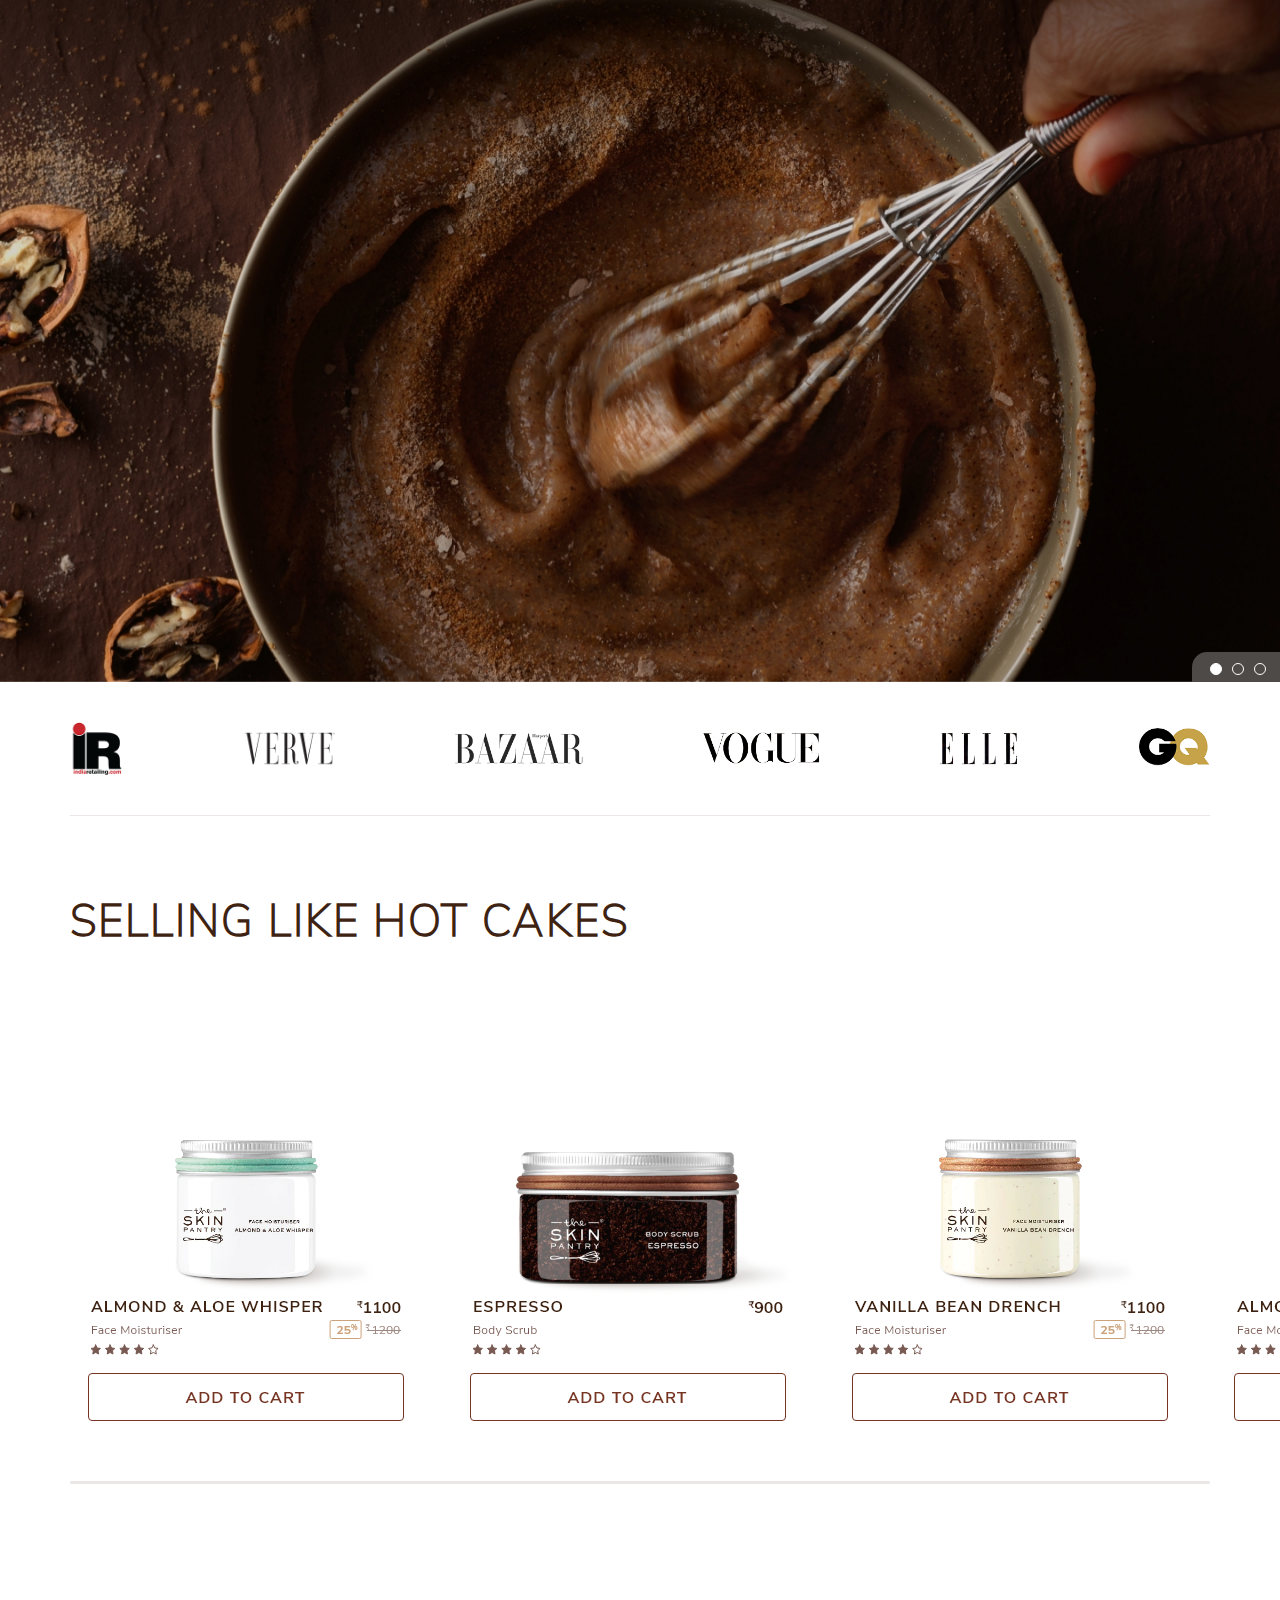
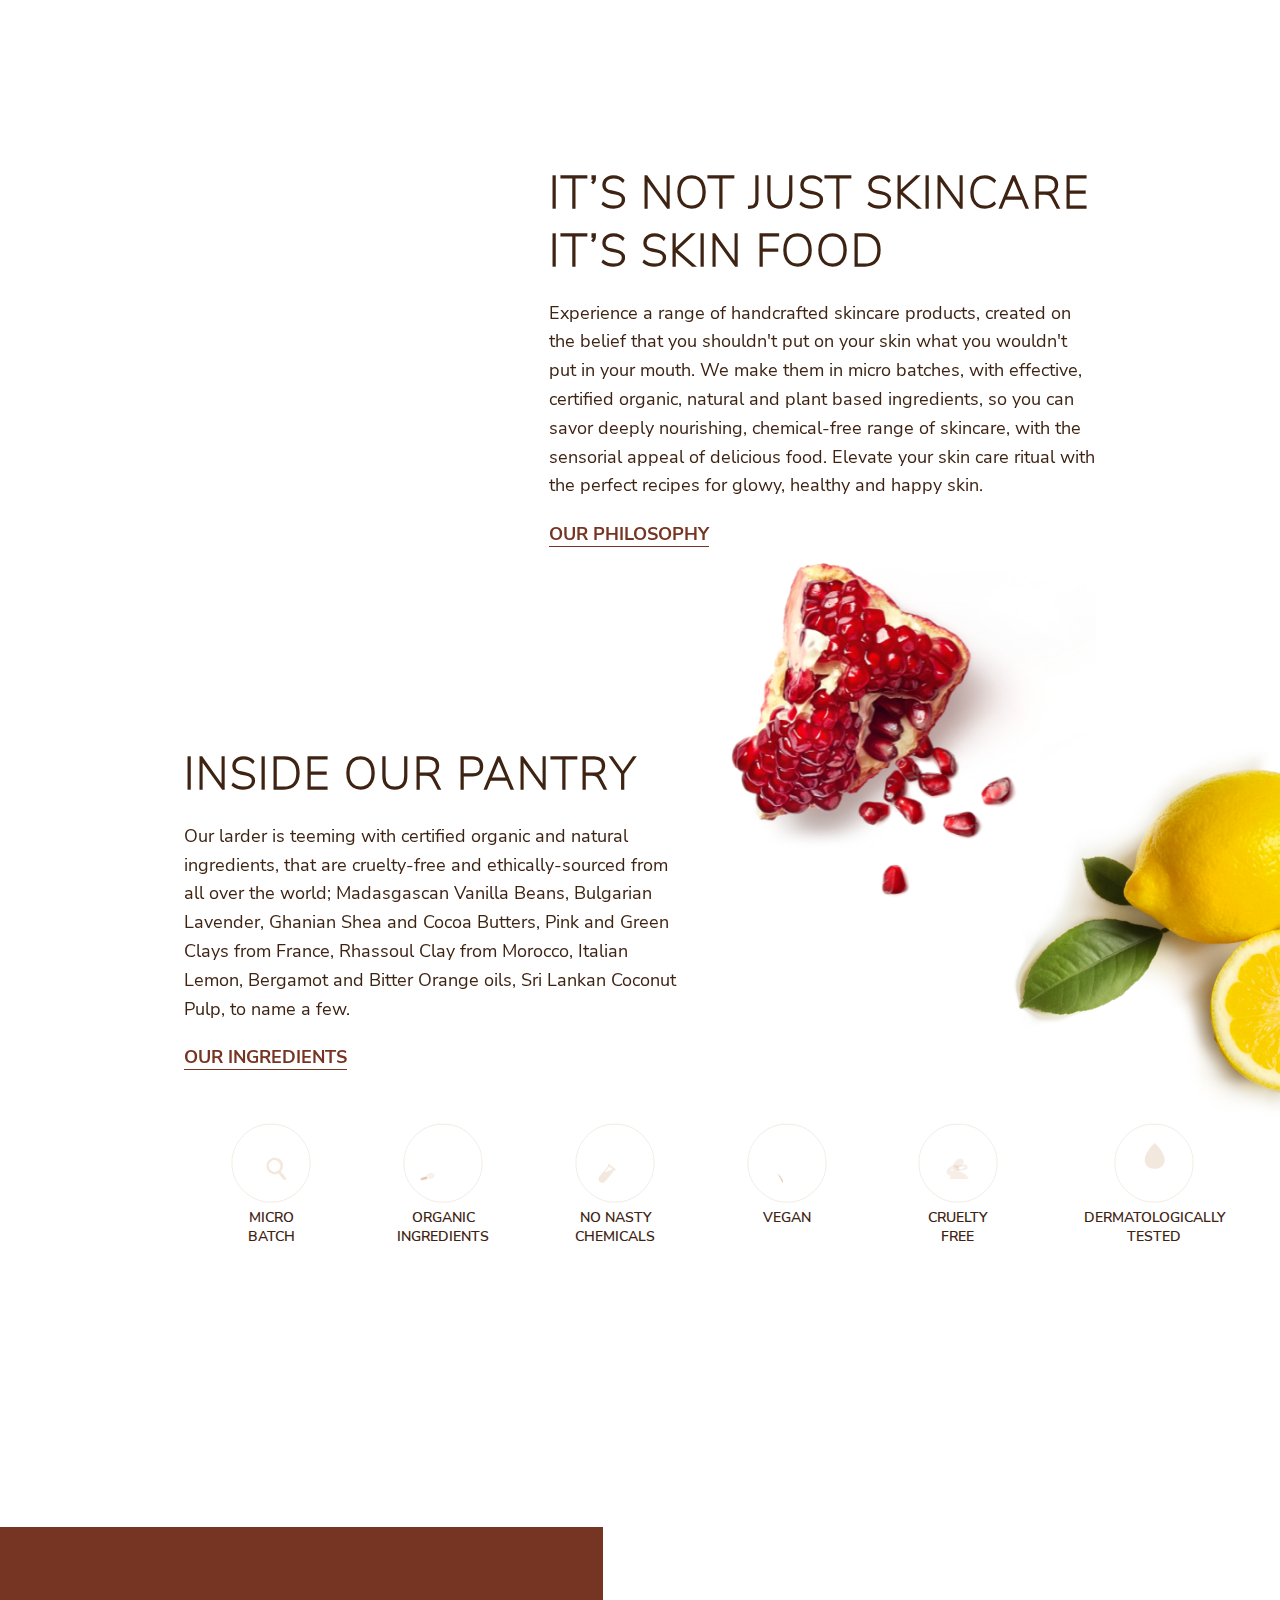
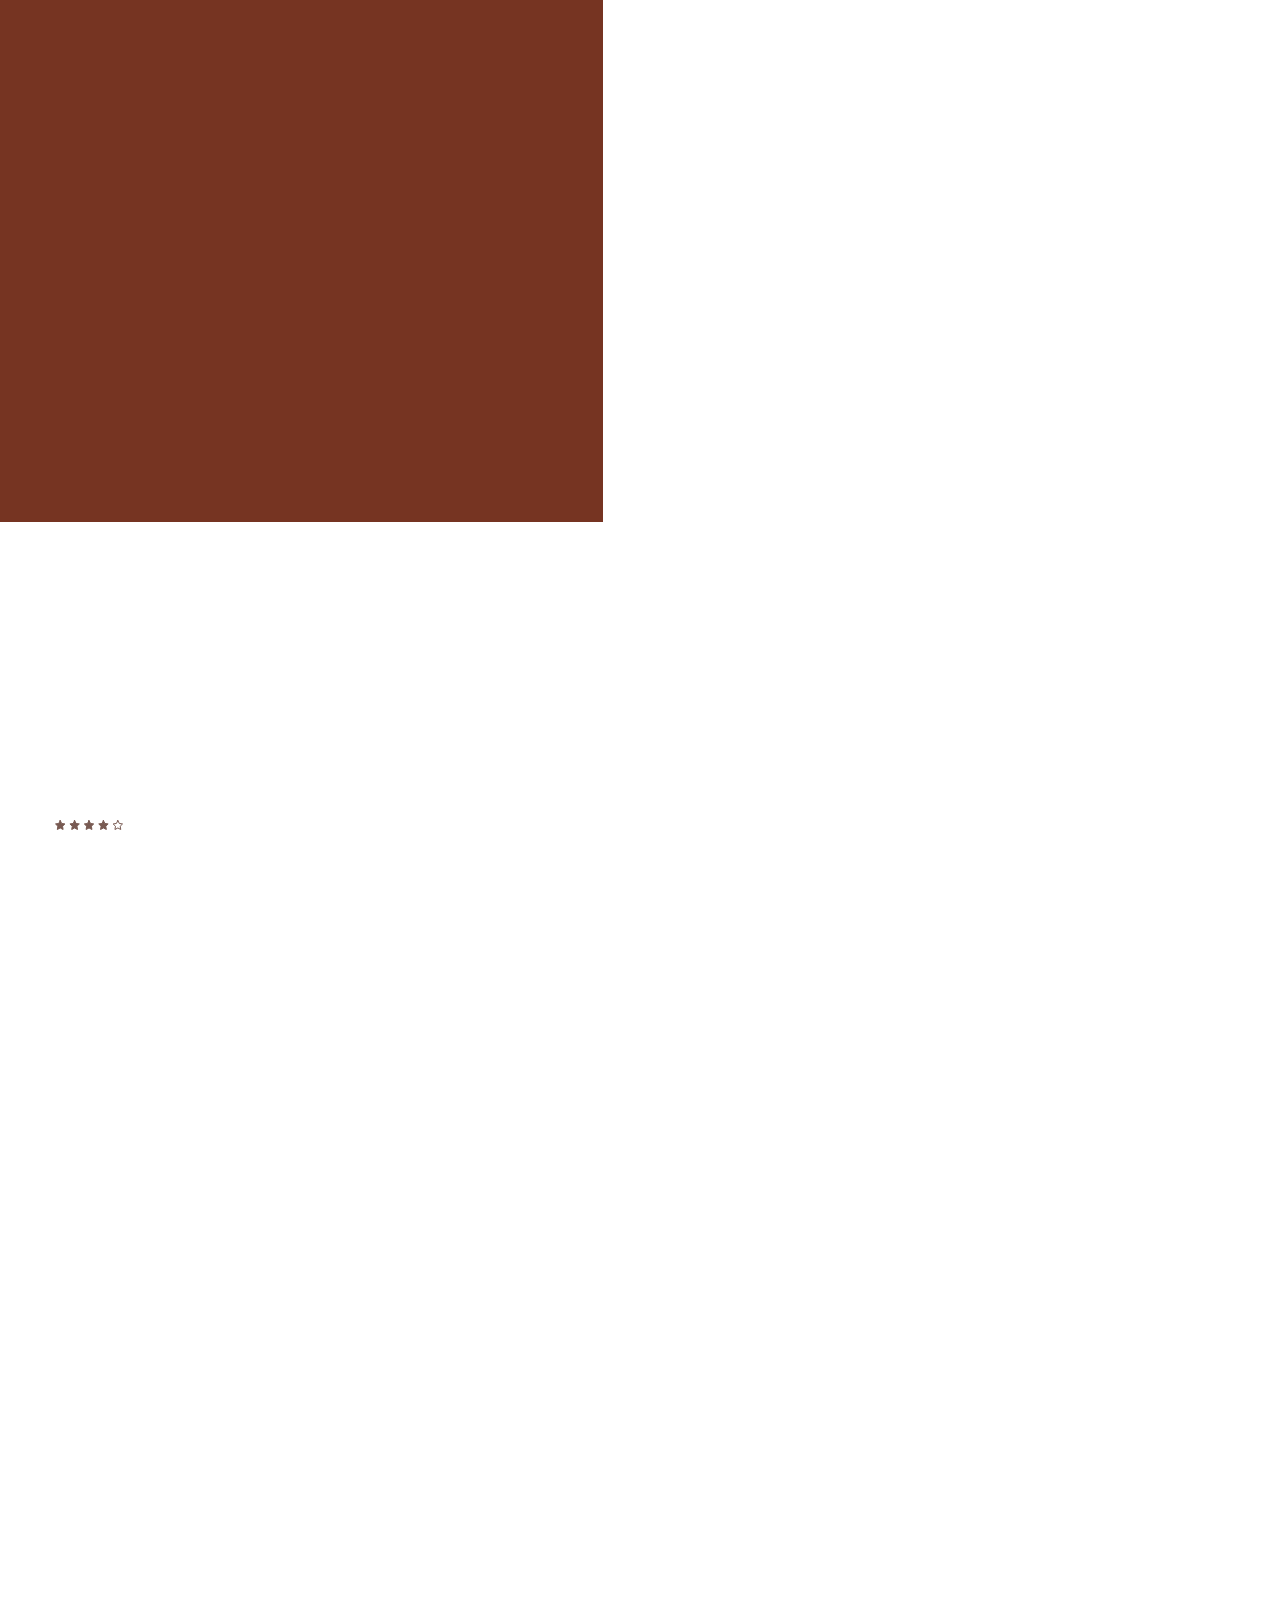
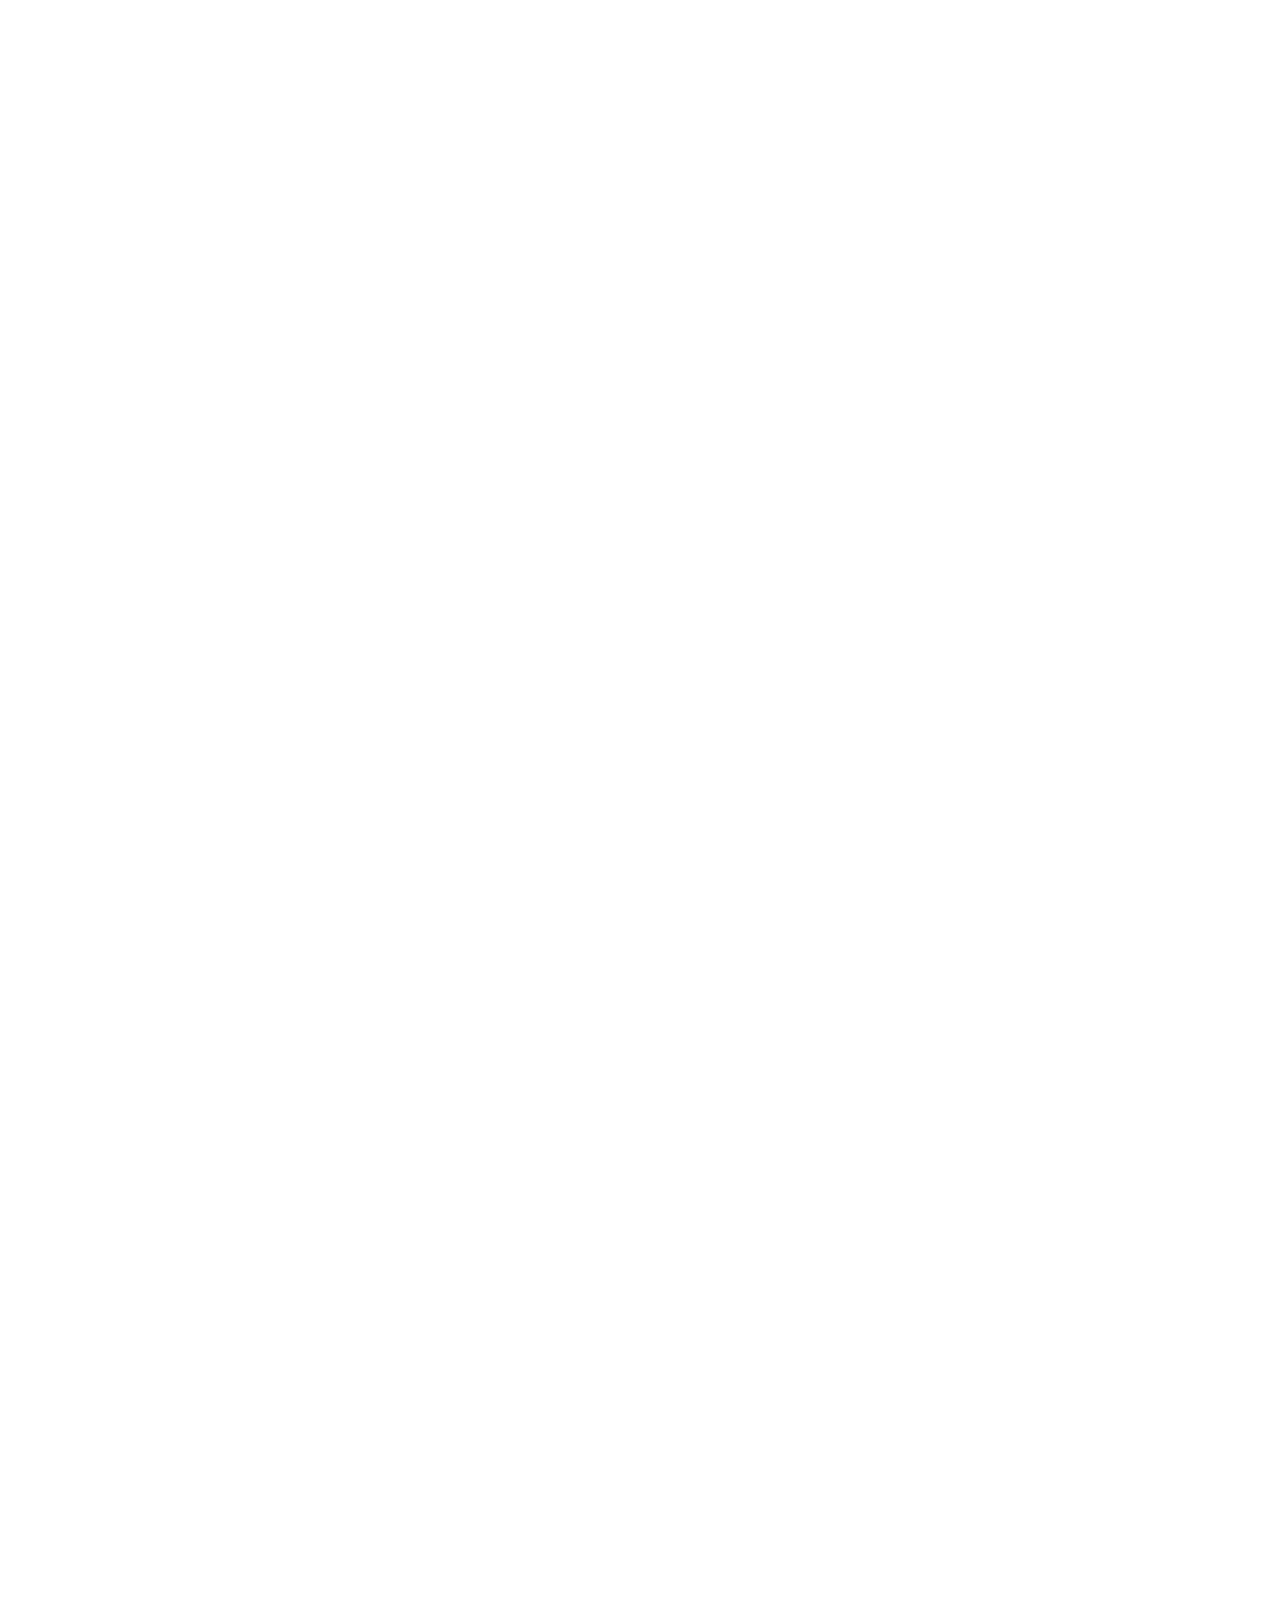
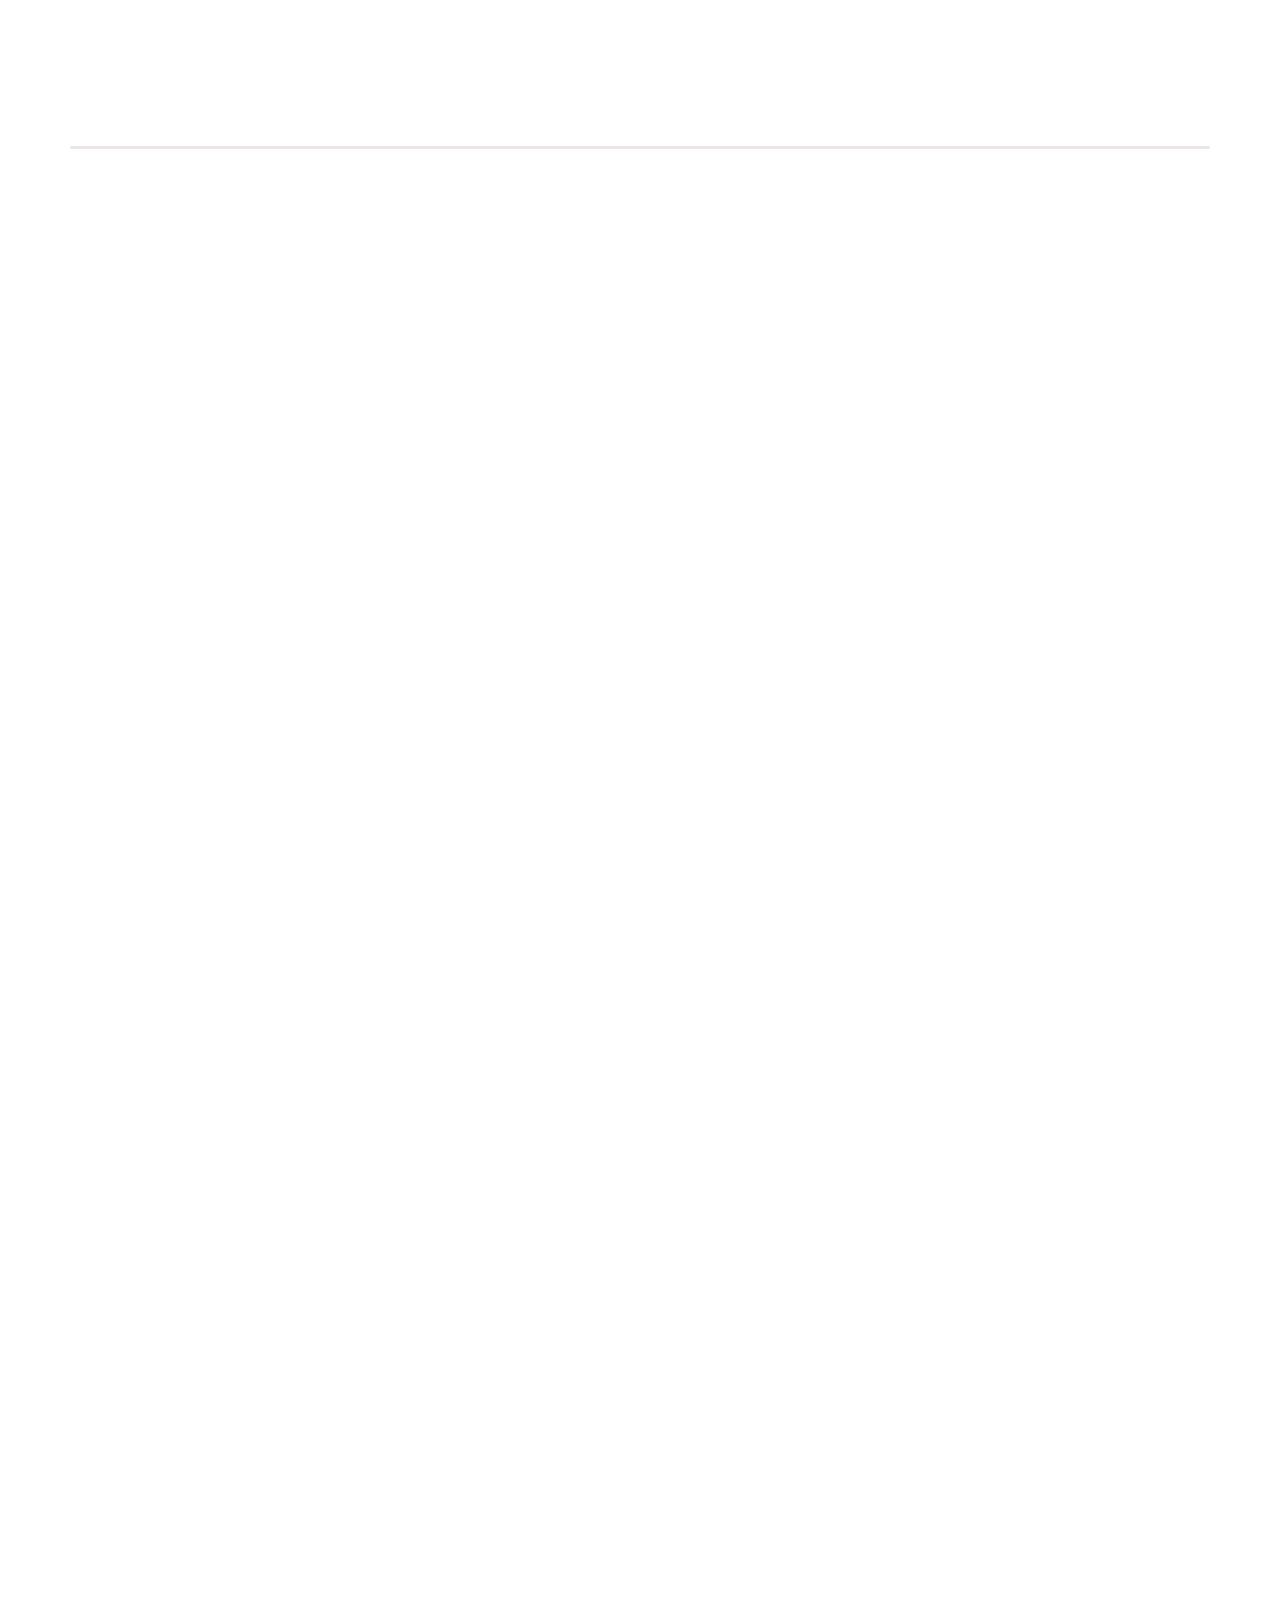
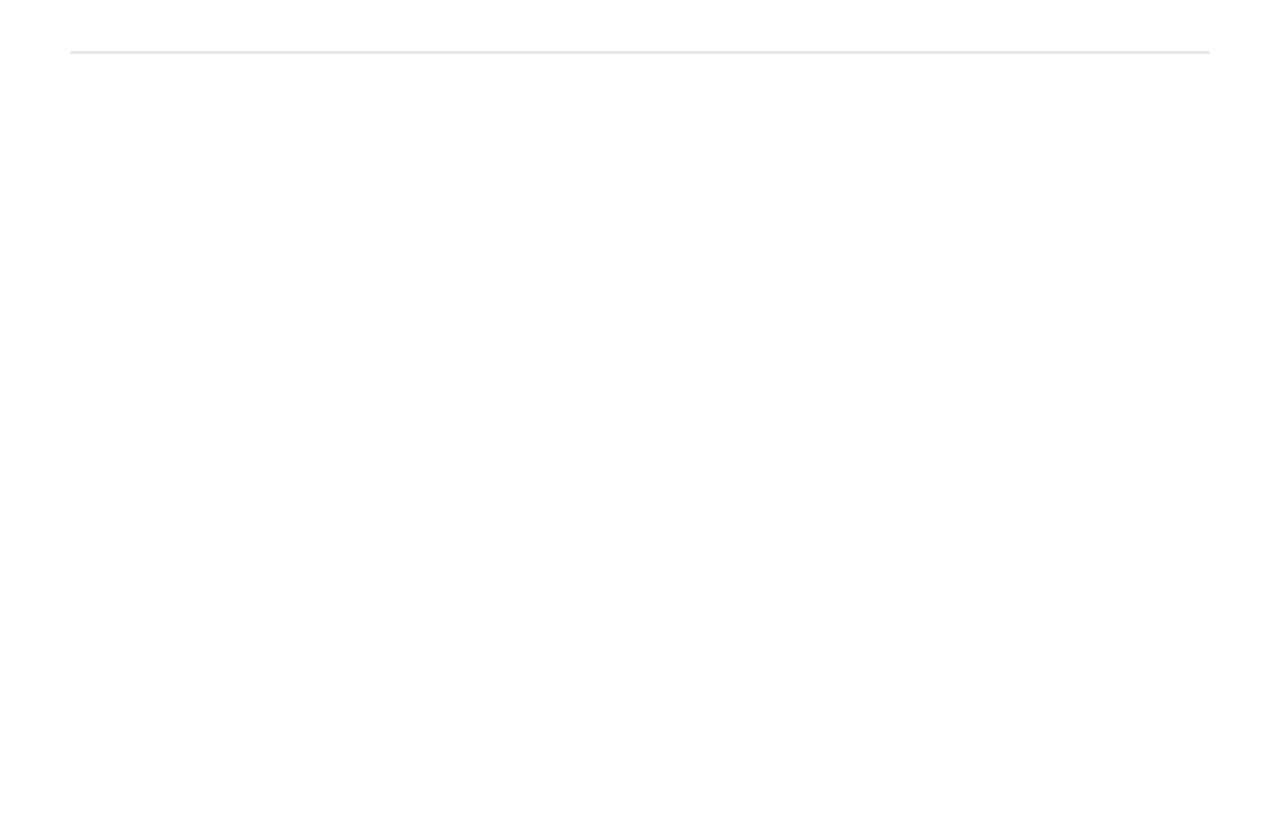
==== commit ea3af561: "about page" ====
--- a/index.html
+++ b/index.html
@@ -71,7 +71,7 @@
         </div>
     </section>
 
-    <section class="section_13 pt_50 overflow_h">
+    <section class="section_13 pt_40 overflow_h">
         <div class="container">
             <div class="icon_section f_w_j toTop" data-scroll>
                 <div class="icon">
@@ -96,11 +96,11 @@
         </div>
     </section>
 
-    <section class="section_5 ptb_100 overflow_h">
+    <section class="section_5 pt_80 pb_100 overflow_h">
         <div class="container">
-            <div class="text_btn f_j">
+            <div class="text_btn f_w f_r_aj_between">
                 <div class="text">
-                    <h3 class="text_xxxl n_e_l primary_color text_uppercase toTop" data-scroll>
+                    <h3 class="text_xxxl n_e_l primary_color text_uppercase toTop m_tb_0" data-scroll>
                         Selling like<br class="visible-xs" />
                         hot cakes
                     </h3>
@@ -150,9 +150,9 @@
                 </div>
                 <div class="philosophy_text prlx" data-scroll data-scroll-parallax>
                     <h3 class="text_xxxl n_e_l text_uppercase m_b_5 primary_color animTxt">
-                        IT'S not just SKINcare
+                        IT’S not just SKINcare
                     </h3>
-                    <h3 class="text_xxxl n_e_l primary_color">IT'S SKIN FOOD</h3>
+                    <h3 class="text_xxxl n_e_l primary_color">IT’S SKIN FOOD</h3>
                     <p class="text_reg">
                         Experience a range of handcrafted skincare products, created on
                         the belief that you shouldn't put on your skin what you wouldn't
@@ -356,7 +356,7 @@
                 <h3 class="text_xxxl n_e_l primary_color text_uppercase visible-xs">
                     Pantry specials
                 </h3>
-                <img src="img/home/pantry.jpg" class="img-responsive toTop" data-scroll />
+                <img src="img/home/pantry.jpg" class="img-responsive toTop width_100" data-scroll />
             </div>
         </div>
     </section>
@@ -821,11 +821,12 @@
         });
 
         $(".brand_info_slider").slick({
-            dots: true,
+            dots: false,
             infinite: true,
             speed: 500,
             pauseOnHover: false,
             fade: true,
+            arrows: false,
             slidesToShow: 1,
             slidesToScroll: 1,
             autoplay: true,
@@ -974,7 +975,7 @@
             slidesToShow: 3,
             slidesToScroll: 1,
             speed: 1000,
-            autoplaySpeed: 2000000,
+            autoplaySpeed: 2000,
             swipeToSlide: true,
             variableWidth: false,
             pauseOnhover: false,
--- a/css/index.css
+++ b/css/index.css
@@ -117,7 +117,7 @@
 .n_b {
   font-family: "NunitoSans-Bold"; }
 
-.n_e_b, .primary_btn {
+.n_e_b, .primary_btn, .tertiary_btn {
   font-family: "NunitoSans-ExtraBold"; }
 
 .text_xxxl {
@@ -204,8 +204,22 @@
 
 .secondary_btn {
   text-decoration: none;
-  color: var(--primary_color);
-  border-bottom: 1px solid var(--primary_color); }
+  color: var(--secondary_color);
+  border-bottom: 1px solid var(--secondary_color); }
+
+.tertiary_btn {
+  margin-bottom: 0;
+  padding: 9px 30px;
+  border-radius: 5px;
+  text-decoration: none;
+  letter-spacing: 1.5px;
+  text-transform: capitalize;
+  color: var(--color_white);
+  background-color: #763422;
+  border: 1px solid var(--color_white); }
+  @media (max-width: 767px) {
+    .tertiary_btn {
+      padding: 11px 22px; } }
 
 .f_w_l {
   font-weight: 300; }
@@ -698,6 +712,9 @@
   overflow: hidden;
   padding: 15px 15px;
   bottom: 0; }
+  @media (min-width: 768px) and (max-width: 992px) {
+    .product_box .text_arrow {
+      padding: 8px 15px; } }
   .product_box .text_arrow::after {
     content: "";
     position: absolute;
@@ -738,9 +755,13 @@
   100% {
     transform: translateY(0px);
     opacity: 1; } }
-.section_1 .banner_slider .slider picture img {
-  height: 100vh;
-  object-fit: cover; }
+.section_1 .banner_slider {
+  margin-bottom: 0 !important; }
+  .section_1 .banner_slider .slider picture img {
+    object-fit: cover; }
+    @media (max-width: 767px) {
+      .section_1 .banner_slider .slider picture img {
+        height: 80vh; } }
 
 .section_2 .layer_1 {
   top: 45px;
@@ -759,7 +780,7 @@
   @media (min-width: 993px) and (max-width: 1200px) {
     .section_2 .layer_1 {
       width: 550px; } }
-  @media (min-width: 1681px) and (max-width: 5000px) {
+  @media (min-width: 1441px) and (max-width: 5000px) {
     .section_2 .layer_1 {
       left: -7%; } }
 .section_2 .layer_2 {
@@ -767,14 +788,13 @@
   right: -210px; }
   @media (max-width: 767px) {
     .section_2 .layer_2 {
-      width: 150px;
-      bottom: -12px;
-      top: inherit;
+      width: 180px;
+      top: 240px;
       right: -65px; } }
   @media (min-width: 768px) and (max-width: 992px) {
     .section_2 .layer_2 {
       width: 300px;
-      right: -150px; } }
+      right: -180px; } }
   @media (min-width: 993px) and (max-width: 1200px) {
     .section_2 .layer_2 {
       right: -280px; } }
@@ -786,7 +806,7 @@
   left: -165px; }
   @media (max-width: 767px) {
     .section_2 .layer_3 {
-      top: 234px;
+      top: 280px;
       left: -15%;
       width: 200px; } }
   @media (min-width: 768px) and (max-width: 992px) {
@@ -794,13 +814,13 @@
       width: 250px;
       bottom: 0;
       left: -70px; } }
-  @media (min-width: 1681px) and (max-width: 5000px) {
+  @media (min-width: 1441px) and (max-width: 5000px) {
     .section_2 .layer_3 {
       bottom: -55px;
       left: -116px; } }
 .section_2 .layer_4 {
   bottom: -31px;
-  right: -60px; }
+  right: -93px; }
   @media (min-width: 1681px) and (max-width: 5000px) {
     .section_2 .layer_4 {
       right: -40px; } }
@@ -823,10 +843,17 @@
   top: -50px;
   left: -50px;
   width: 150px; }
+  @media (max-width: 767px) {
+    .section_2 .philosophy_info .m_layer_4 {
+      left: -20px; } }
 .section_2 .philosophy_info .m_pantry {
   top: -120px;
   right: -40px;
   width: 180px; }
+  @media (max-width: 767px) {
+    .section_2 .philosophy_info .m_pantry {
+      top: -180px;
+      width: 210px; } }
 .section_2 .philosophy_info .philosophy_img {
   width: 40%;
   margin-top: -110px; }
@@ -849,20 +876,24 @@
   .section_2 .opac.animOpac {
     opacity: 1; }
 
-@media (max-width: 767px) {
-  .section_3 .icon_section {
-    display: block; } }
-@media (min-width: 768px) and (max-width: 992px) {
-  .section_3 .icon_section {
-    flex-wrap: wrap;
-    justify-content: unset; } }
-@media (max-width: 767px) {
-  .section_3 .icon_section .icon_box {
-    padding: 0 15px;
-    width: 30vw !important; } }
-@media (min-width: 768px) and (max-width: 992px) {
-  .section_3 .icon_section .icon_box {
-    width: 25%; } }
+.section_3 {
+  position: relative; }
+  @media (max-width: 767px) {
+    .section_3 {
+      margin-top: -40px; } }
+  @media (max-width: 767px) {
+    .section_3 .icon_section {
+      display: block; } }
+  @media (min-width: 768px) and (max-width: 992px) {
+    .section_3 .icon_section {
+      flex-wrap: wrap;
+      justify-content: unset; } }
+  @media (max-width: 767px) {
+    .section_3 .icon_section .icon_box {
+      padding: 0 10px; } }
+  @media (min-width: 768px) and (max-width: 992px) {
+    .section_3 .icon_section .icon_box {
+      width: 25%; } }
 
 .section_4 {
   padding: 122px 0;
@@ -876,10 +907,10 @@
     background-color: rgba(255, 255, 255, 0.4); }
     @media (max-width: 767px) {
       .section_4 .brand_slider {
-        padding: 40px 20px; } }
+        padding: 40px 10px; } }
     @media (min-width: 768px) and (max-width: 992px) {
       .section_4 .brand_slider {
-        padding: 60px; } }
+        padding: 60px 20px; } }
     .section_4 .brand_slider .slick-dots {
       bottom: -160px;
       text-align: center; }
@@ -911,11 +942,15 @@
       @media (max-width: 992px) {
         .section_4 .brand_slider .slider .brand_info {
           width: 100%; } }
+      @media (max-width: 992px) {
+        .section_4 .brand_slider .slider .brand_info .info p {
+          font-size: 20px;
+          font-family: "nunitosans-Regular"; } }
     .section_4 .brand_slider .slider .brand_logo {
       width: 85%; }
       .section_4 .brand_slider .slider .brand_logo .logo {
         opacity: 0.3;
-        transition: all 0.5s; }
+        transition: all 0.1s; }
         @media (max-width: 767px) {
           .section_4 .brand_slider .slider .brand_logo .logo {
             opacity: 1; } }
@@ -931,6 +966,9 @@
         .section_4 .brand_slider .slider .brand_logo {
           width: 100%; } }
 
+@media (max-width: 767px) {
+  .section_5 {
+    padding-bottom: 0; } }
 @media (max-width: 992px) {
   .section_5 .text_btn {
     flex-wrap: wrap; } }
@@ -1007,7 +1045,7 @@
     .section_6 .products .right_product .product_box {
       width: 48%;
       height: 48.5%;
-      background-color: #f6f6f6; }
+      background-color: #F9F5F1; }
       @media (max-width: 767px) {
         .section_6 .products .right_product .product_box {
           height: 210px;
@@ -1033,6 +1071,9 @@
           bottom: 0;
           left: 50%;
           transform: translateX(-50%); }
+          @media (min-width: 768px) and (max-width: 992px) {
+            .section_6 .products .right_product .product_box .product_img img {
+              bottom: 10px; } }
       @media (max-width: 767px) {
         .section_6 .products .right_product .product_box .text_arrow {
           bottom: -5px;
@@ -1070,14 +1111,16 @@
       .section_7 .pantry .pantry_img {
         width: 100%;
         order: -1; } }
-    .section_7 .pantry .pantry_img img {
-      width: 90%; }
     @media (max-width: 767px) {
       .section_7 .pantry .pantry_img h3 {
         text-align: center; } }
     @media (min-width: 768px) and (max-width: 992px) {
+      .section_7 .pantry .pantry_img img {
+        width: auto;
+        margin: auto; } }
+    @media (min-width: 768px) and (max-width: 992px) {
       .section_7 .pantry .pantry_img {
-        width: 60%;
+        width: 100%;
         order: -1;
         margin-bottom: 40px; } }
 
@@ -1120,7 +1163,7 @@
     .section_8 .products .right_product .product_box {
       width: 48%;
       height: 48.5%;
-      background-color: #f6f6f6; }
+      background-color: #F9F5F1; }
       @media (max-width: 767px) {
         .section_8 .products .right_product .product_box {
           height: 210px;
@@ -1223,7 +1266,7 @@
       top: 15px;
       left: 15px;
       margin: 0;
-      padding: 5px 10px;
+      padding: 2px 5px 0px 5px;
       background-color: var(--color_white); }
   .section_11 .blog_slider .slick-arrow {
     position: absolute;
@@ -1259,6 +1302,10 @@
 .section_12 .some {
   top: 0;
   margin-left: var(--container_left_space); }
+  @media (min-width: 768px) and (max-width: 992px) {
+    .section_12 .some {
+      padding-top: 50px;
+      padding-left: 10px; } }
   .section_12 .some h4 {
     padding-top: 100px;
     padding-left: 70px; }
@@ -1278,9 +1325,15 @@
   .section_12 .sub img {
     opacity: 0.8; }
 
-@media (max-width: 767px) {
-  .section_13 .icon_section .icon {
-    padding: 0 20px; } }
+.section_13 .icon_section {
+  padding-bottom: 40px;
+  border-bottom: 1px solid #ECE7E6; }
+  @media (max-width: 767px) {
+    .section_13 .icon_section .icon {
+      padding: 0 15px; } }
+  @media (max-width: 767px) {
+    .section_13 .icon_section .icon img {
+      max-height: 40px; } }
 
 .reveal {
   position: relative;
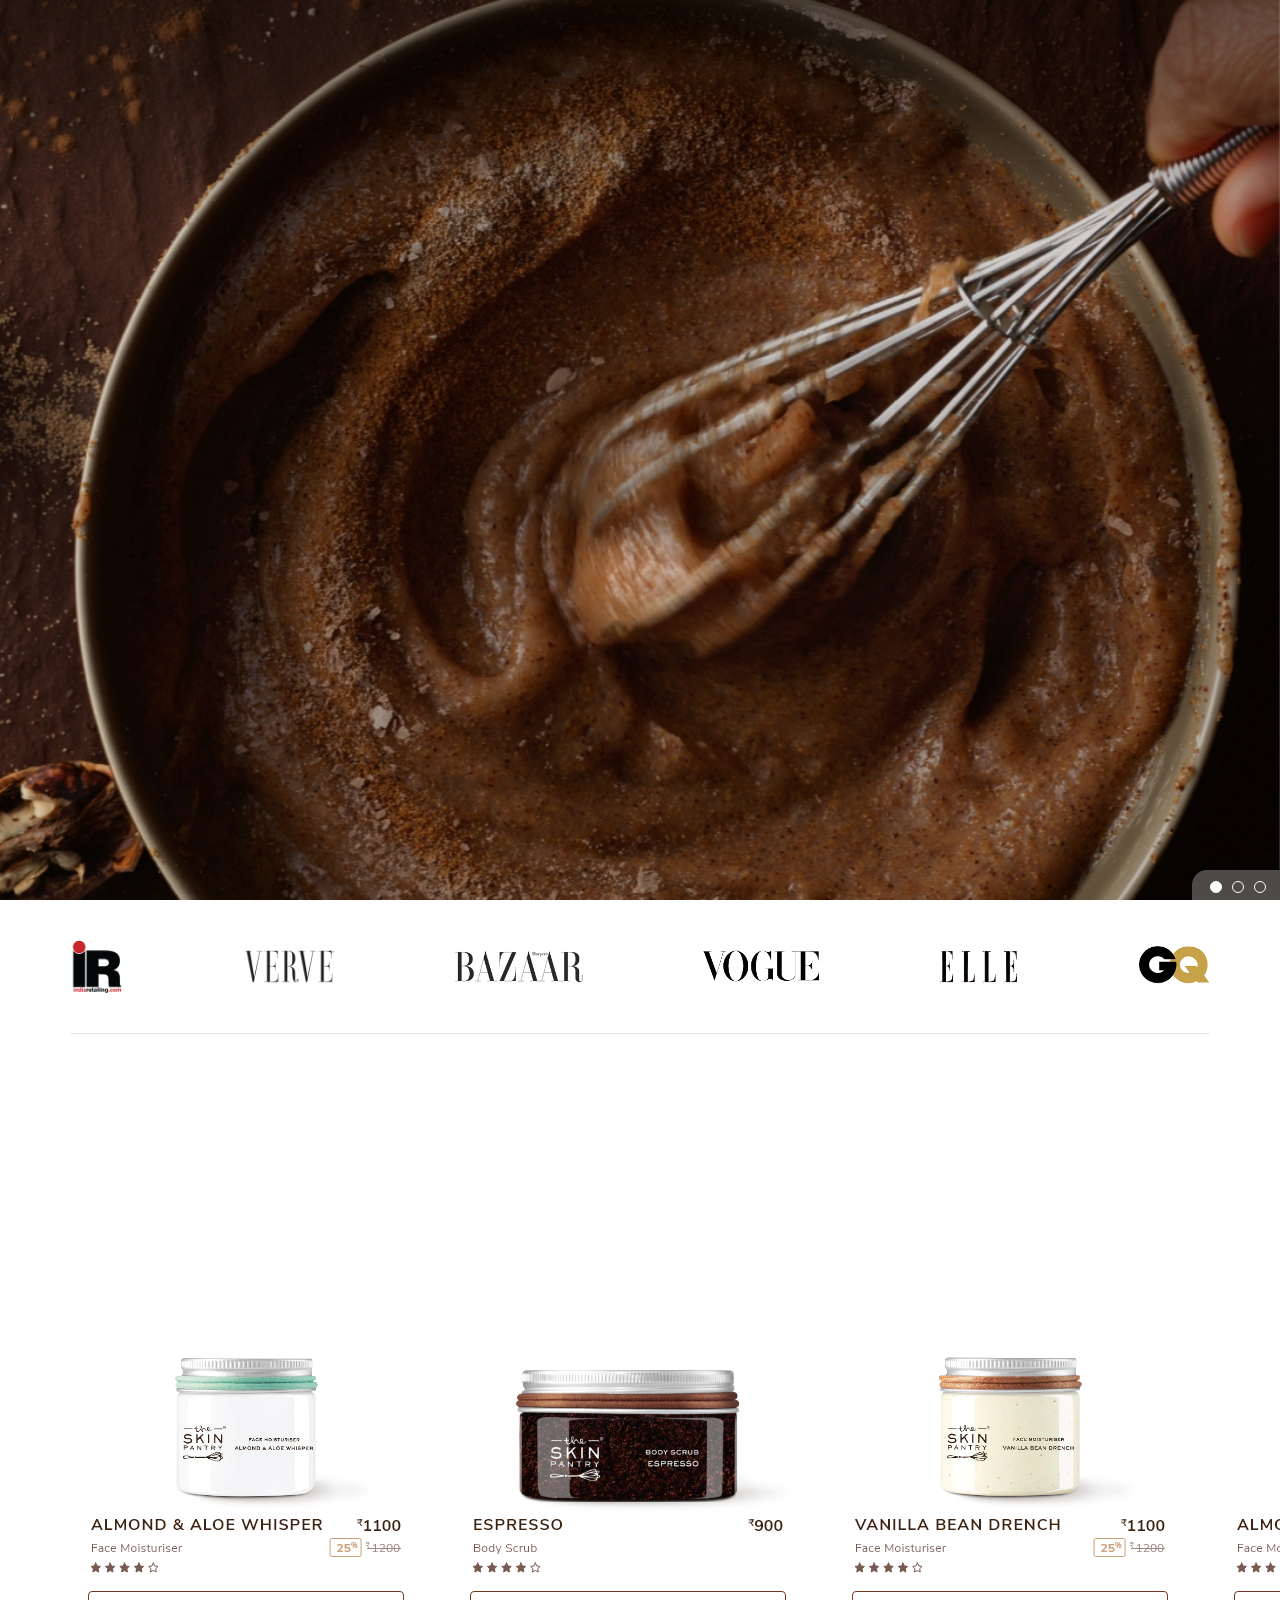
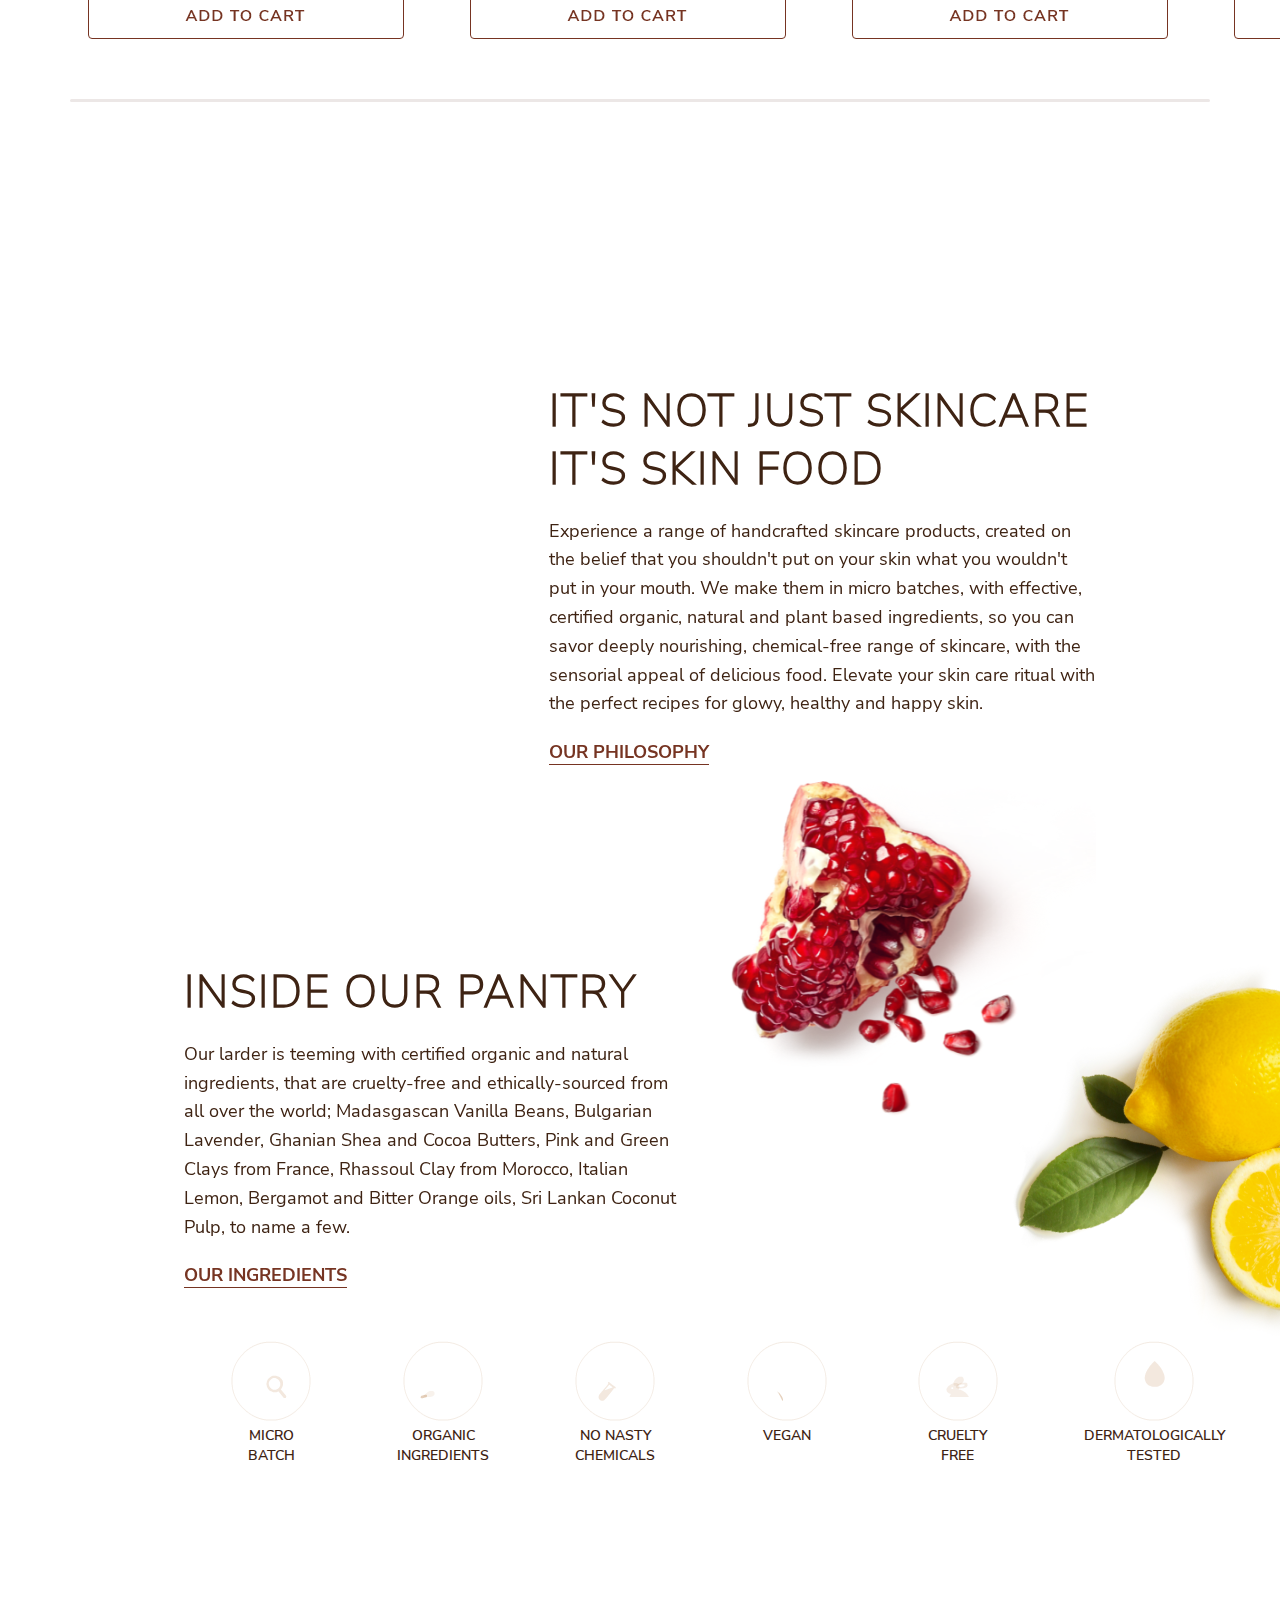
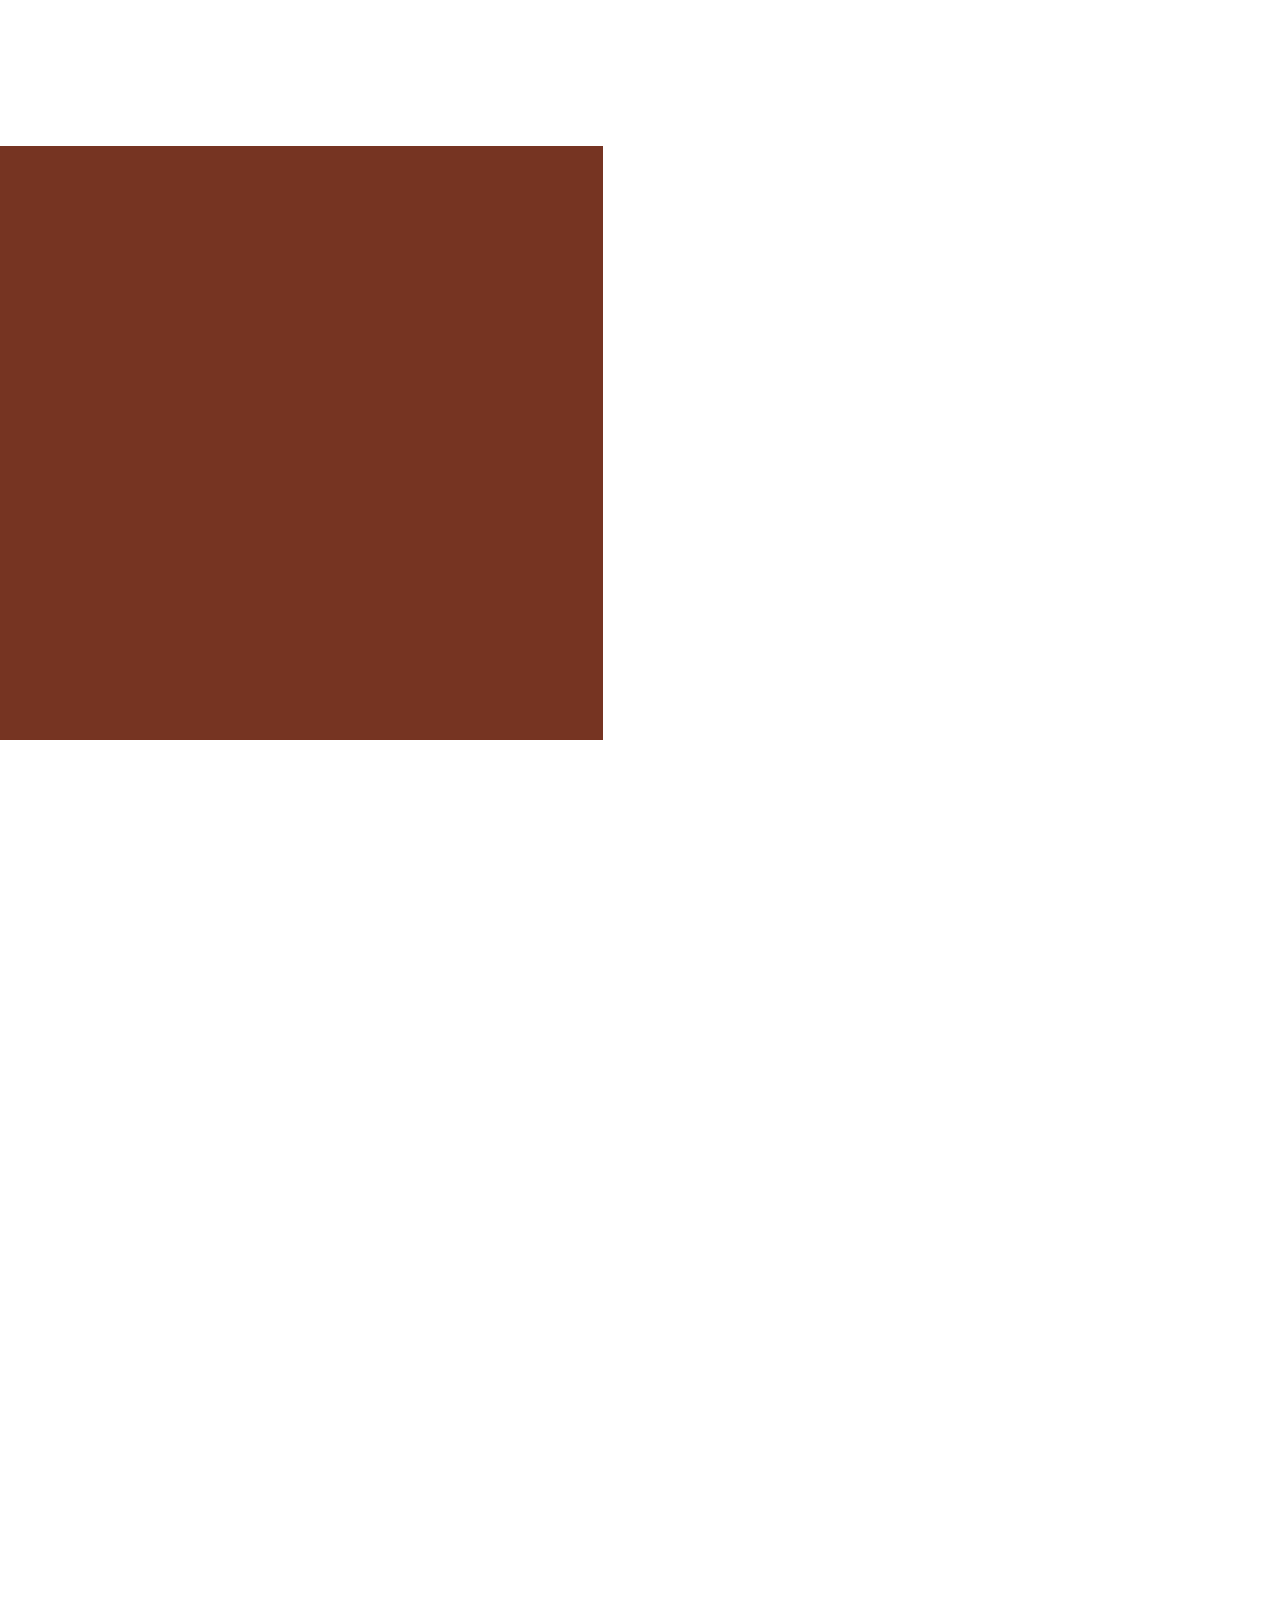
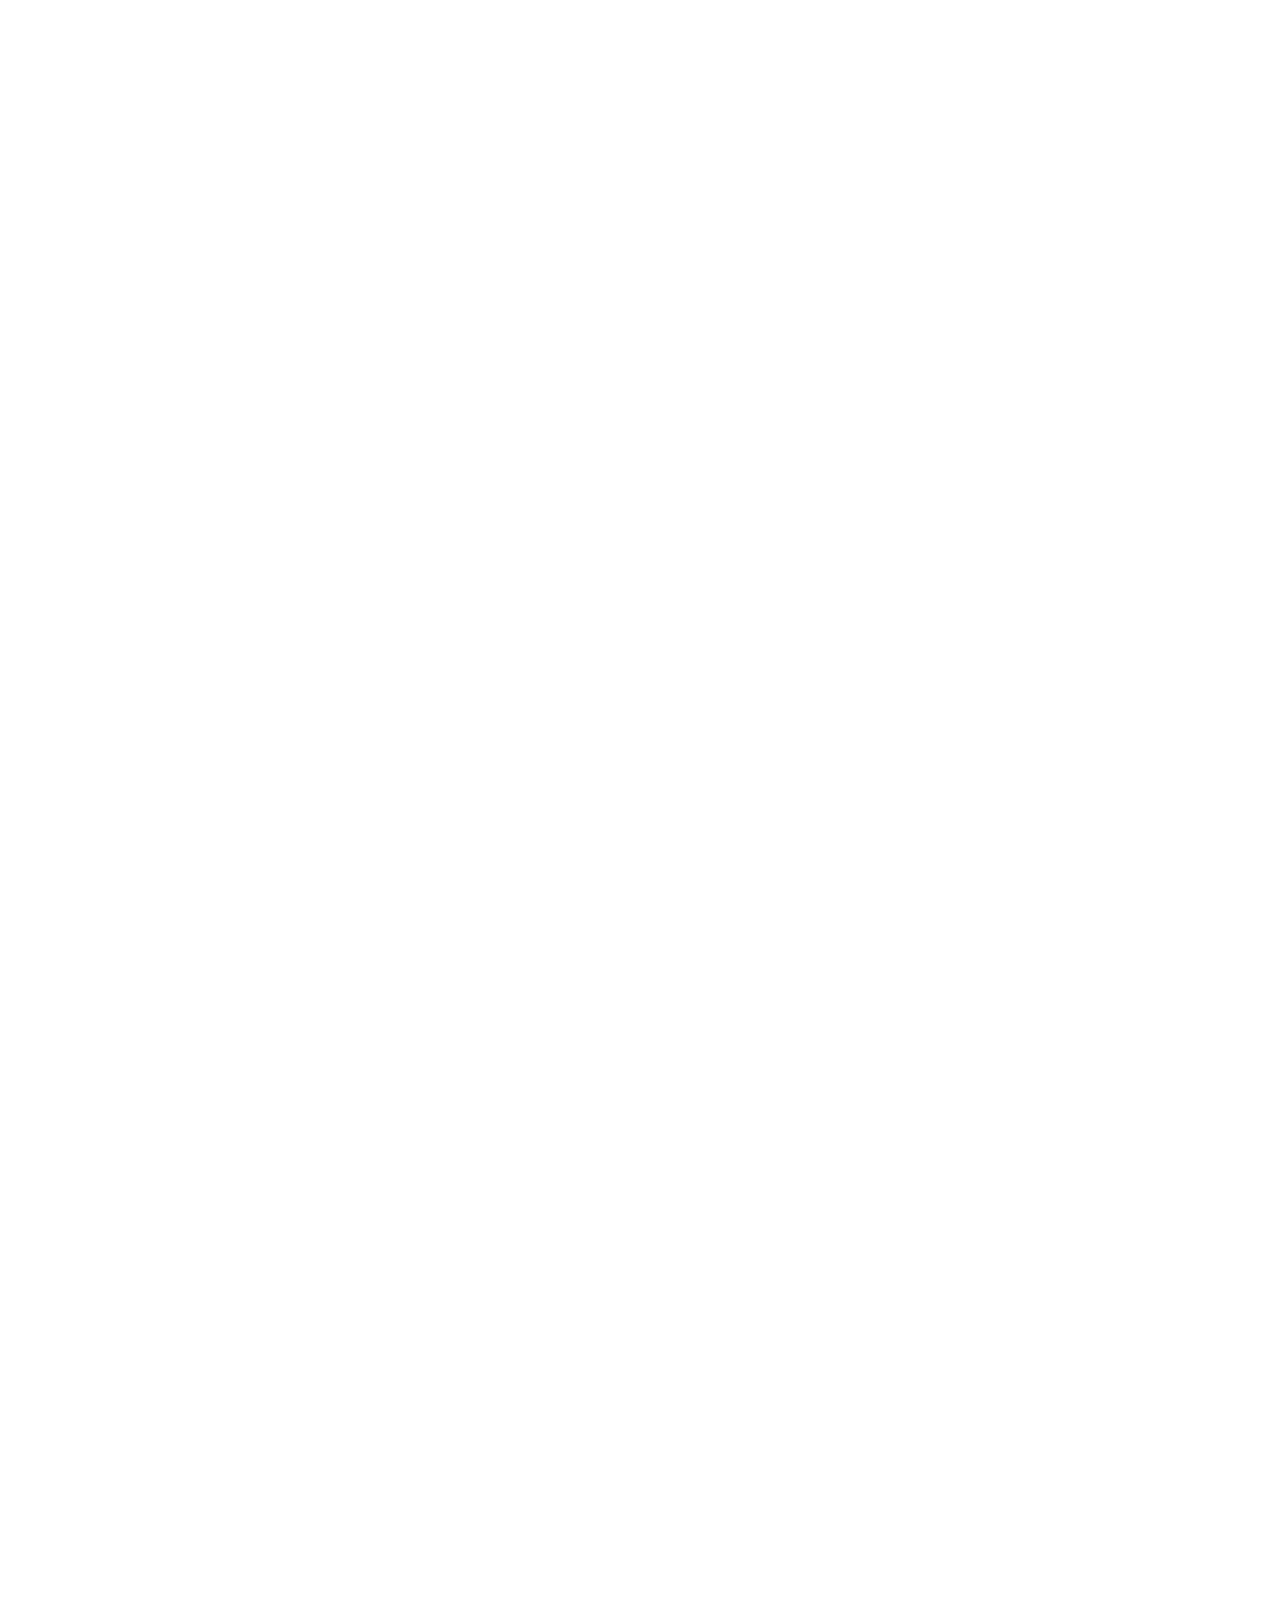
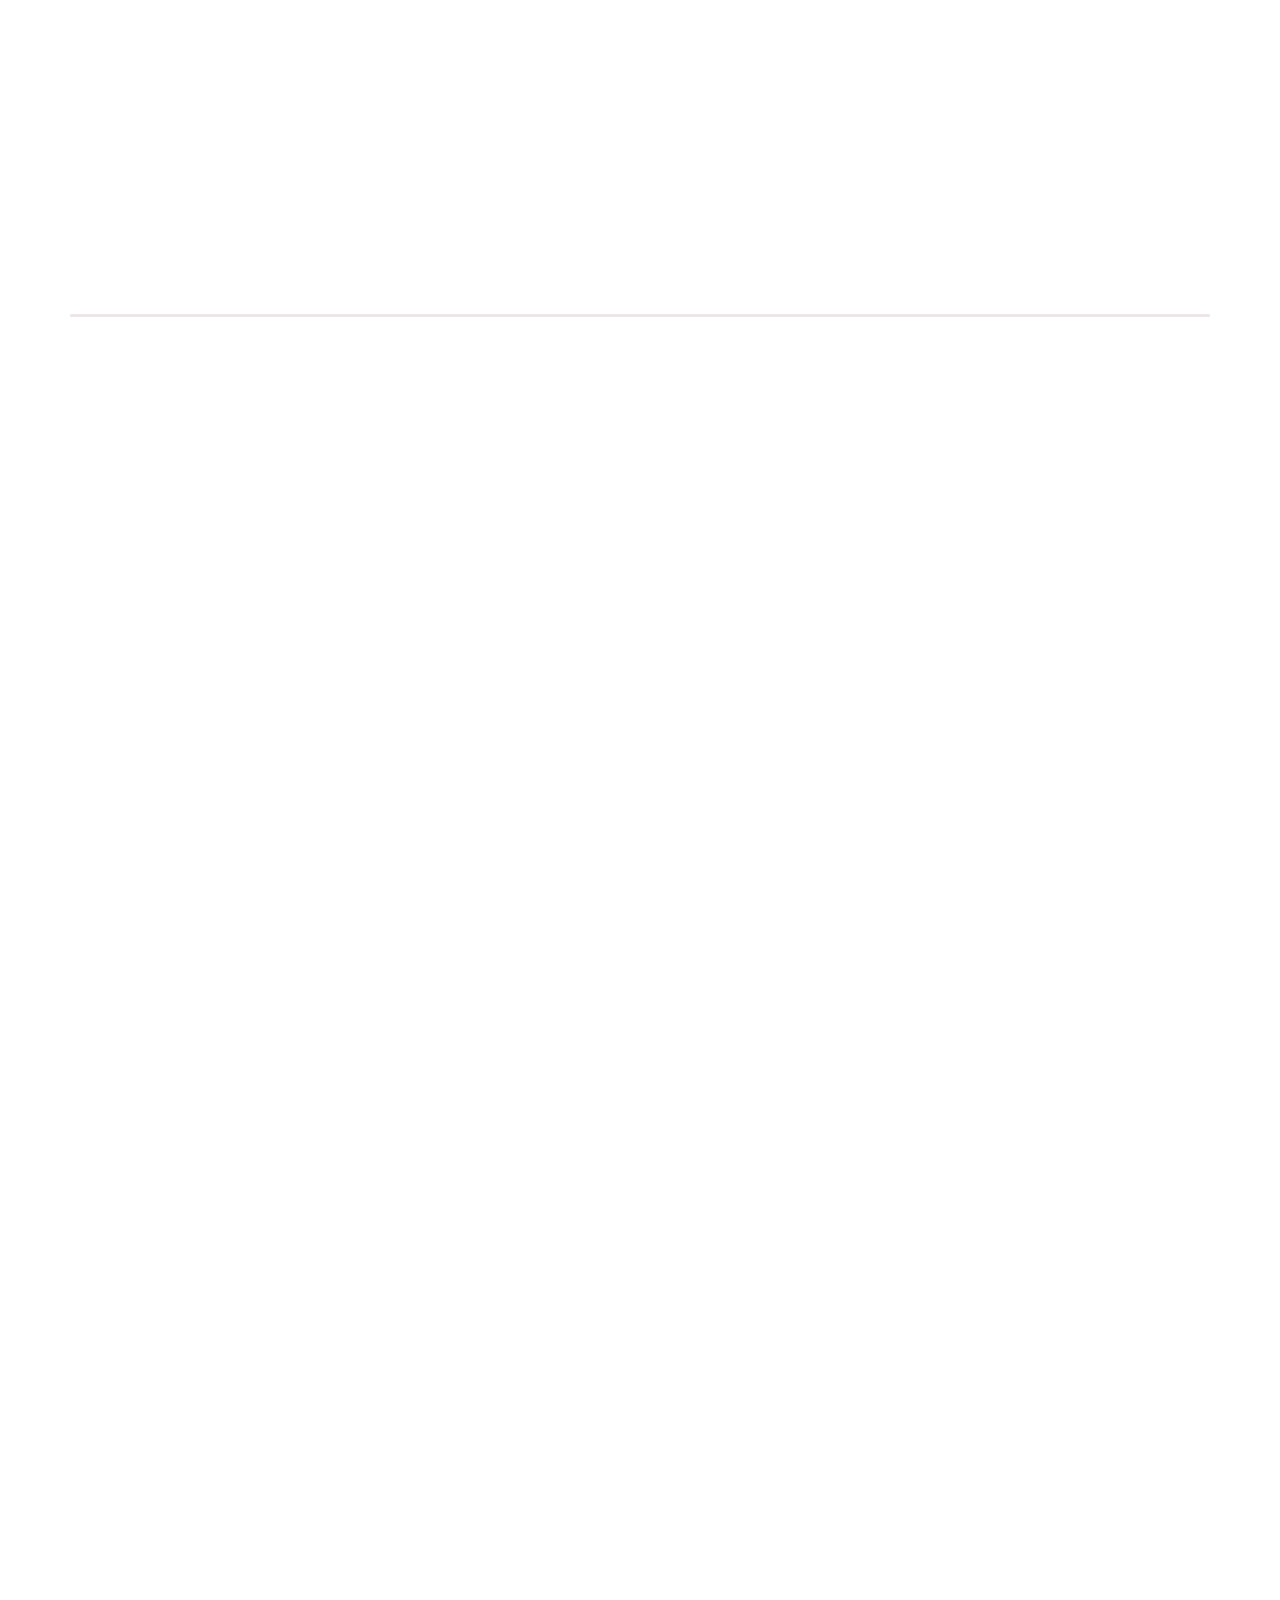
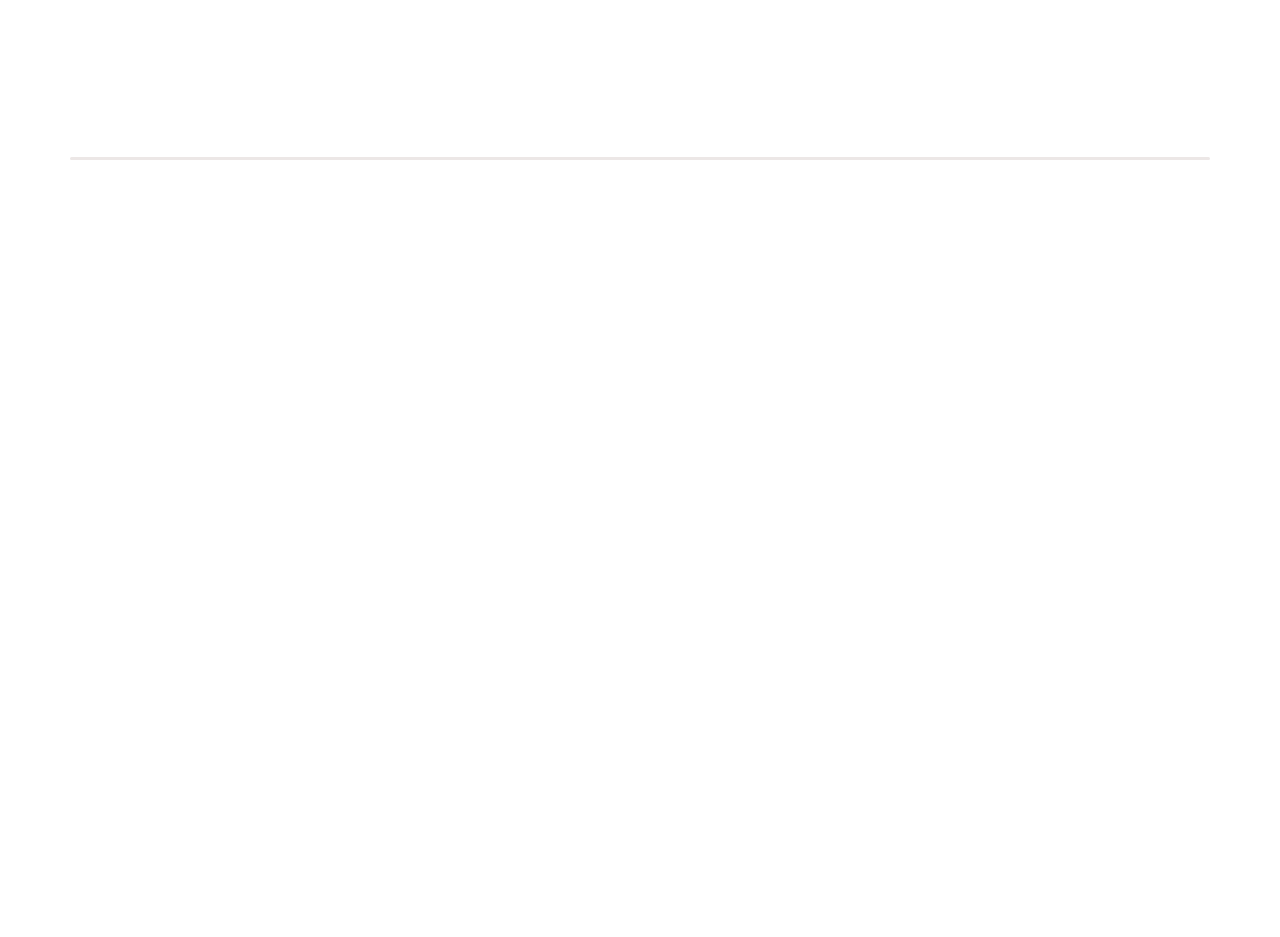
==== commit ca484548: "All change done" ====
--- a/index.html
+++ b/index.html
@@ -73,7 +73,7 @@
 
     <section class="section_13 pt_40 overflow_h">
         <div class="container">
-            <div class="icon_section f_w_j toTop" data-scroll>
+            <div class="icon_section f_w_j">
                 <div class="icon">
                     <img src="img/home/ir.png" class="img-responsive">
                 </div>
@@ -101,7 +101,7 @@
             <div class="text_btn f_w f_r_aj_between">
                 <div class="text">
                     <h3 class="text_xxxl n_e_l primary_color text_uppercase toTop m_tb_0" data-scroll>
-                        Selling like<br class="visible-xs" />
+                        Selling like
                         hot cakes
                     </h3>
                 </div>
@@ -128,11 +128,11 @@
             </div>
         </div>
         <div class="container">
-            <div class="progress">
+            <div class="progress hidden-xs">
                 <div class="progress_bar"></div>
             </div>
         </div>
-        <div class="btn_section visible-xs text_center pt_50">
+        <div class="btn_section visible-xs text_center pt_30">
             <a href="#" class="secondary_btn text_reg n_b text_uppercase">View All Products</a>
         </div>
     </section>
@@ -150,9 +150,9 @@
                 </div>
                 <div class="philosophy_text prlx" data-scroll data-scroll-parallax>
                     <h3 class="text_xxxl n_e_l text_uppercase m_b_5 primary_color animTxt">
-                        IT’S not just SKINcare
+                        IT'S not just SKINcare
                     </h3>
-                    <h3 class="text_xxxl n_e_l primary_color">IT’S SKIN FOOD</h3>
+                    <h3 class="text_xxxl n_e_l primary_color">IT'S SKIN FOOD</h3>
                     <p class="text_reg">
                         Experience a range of handcrafted skincare products, created on
                         the belief that you shouldn't put on your skin what you wouldn't
@@ -270,6 +270,10 @@
                     <div class="product_img">
                         <img src="img/home/skin_prroduct_1.png" class="img-responsive margin_a" />
                     </div>
+                    <div class="product_arrows text_center">
+                        <h5 class="text_md m_tb_0 n_s_b">Face Moisturizer</h5>
+                    </div>
+
                     <div class="text_arrow f_r_aj_between">
                         <div class="text">
                             <h5 class="text_md m_tb_0 n_s_b">Face Moisturizer</h5>
@@ -285,6 +289,9 @@
                     <div class="product_img">
                         <img src="img/home/skin_prroduct_2.png" class="img-responsive margin_a" />
                     </div>
+                    <div class="product_arrows text_center">
+                        <h5 class="text_md m_tb_0 n_s_b">Gentle Face Scrub</h5>
+                    </div>
                     <div class="text_arrow f_r_aj_between">
                         <div class="text">
                             <h5 class="text_md m_tb_0 n_s_b">Gentle Face Scrub</h5>
@@ -300,6 +307,9 @@
                     <div class="product_img">
                         <img src="img/home/skin_prroduct_3.png" class="img-responsive margin_a" />
                     </div>
+                    <div class="product_arrows text_center">
+                        <h5 class="text_md m_tb_0 n_s_b">Smoothie Face Wash</h5>
+                    </div>
                     <div class="text_arrow f_r_aj_between">
                         <div class="text">
                             <h5 class="text_md m_tb_0 n_s_b">Smoothie Face Wash</h5>
@@ -314,6 +324,9 @@
                 <div class="product_box m_b_20 toTop" data-scroll>
                     <div class="product_img">
                         <img src="img/home/skin_prroduct_4.png" class="img-responsive margin_a big_img" />
+                    </div>
+                    <div class="product_arrows text_center">
+                        <h5 class="text_md m_tb_0 n_s_b">Superfood Masks</h5>
                     </div>
                     <div class="text_arrow f_r_aj_between">
                         <div class="text">
@@ -340,8 +353,8 @@
                 <p class="text_l n_s_b text_uppercase m_b_5 toTop" data-scroll>
                     White Magic
                 </p>
-                <p class="text_xxs toTop" data-scroll>Superfoods Mask</p>
-                <img src="img/home/star.png" class="img-responsive pb_10" />
+                <p class="text_xxs toTop superfoods_text" data-scroll>Superfoods Mask</p>
+                <img src="img/home/star.png" data-scroll class="img-responsive pb_10 toTop" />
                 <p class="text_reg toTop" data-scroll>
                     This magical concoction contains Kaolin or China clay, a mild
                     exfoliant that gently removes dead skin cells and minimises pores,
@@ -361,7 +374,7 @@
         </div>
     </section>
 
-    <section class="section_8 pt_50 pb_100">
+    <section class="section_8 pb_100">
         <h3 class="text_xxxl n_e_l primary_color text_center text_uppercase m_b_10 toTop" data-scroll>
             Body Beautiful
         </h3>
@@ -377,6 +390,9 @@
                     <div class="product_img">
                         <img src="img/home/body_p_1.png" class="img-responsive margin_a" />
                     </div>
+                    <div class="product_arrows text_center">
+                        <h5 class="text_md m_tb_0 n_s_b">Body Butter</h5>
+                    </div>
                     <div class="text_arrow f_r_aj_between">
                         <div class="text">
                             <h5 class="text_md m_tb_0 n_s_b">Body Butter</h5>
@@ -392,6 +408,9 @@
                     <div class="product_img">
                         <img src="img/home/body_p_2.png" class="img-responsive margin_a" />
                     </div>
+                    <div class="product_arrows text_center">
+                        <h5 class="text_md m_tb_0 n_s_b">Body Scrub</h5>
+                    </div>
                     <div class="text_arrow f_r_aj_between">
                         <div class="text">
                             <h5 class="text_md m_tb_0 n_s_b">Body Scrub</h5>
@@ -406,6 +425,9 @@
                 <div class="product_box m_b_20 toTop" data-scroll>
                     <div class="product_img">
                         <img src="img/home/body_p_3.png" class="img-responsive margin_a big_img" />
+                    </div>
+                    <div class="product_arrows text_center">
+                        <h5 class="text_md m_tb_0 n_s_b">Body Milk</h5>
                     </div>
                     <div class="text_arrow f_r_aj_between">
                         <div class="text">
@@ -618,13 +640,55 @@
                 Need today?
             </h3>
             <div class="what toTop" data-scroll>
-                <img src="img/home/what.jpg" class="img-responsive margin_a" />
+                <div class="skin_layer_anmaction skin_layer_1 toTop" data-scroll>
+                    <a href="#">
+                        <h6 class="layer_text f_w_r m_tb_0 hidden-xs">Hydration</h6>
+                        <img src="img/home/skin_layer_1.png" class="img-responsive hidden-xs">
+                        <img src="img/home/s_layer_1_m.png" class="img-responsive visible-xs s_layer_m">
+                    </a>
+                </div>
+                <div class="skin_layer_anmaction skin_layer_2 toTop" data-scroll>
+                    <a href="#">
+                        <h6 class="layer_text f_w_r m_tb_0 hidden-xs">Deep-cleanse</h6>
+                        <img src="img/home/s_layer_2.png" class="img-responsive hidden-xs">
+                        <img src="img/home/s_layer_2_m.png" class="img-responsive visible-xs s_layer_m">
+                    </a>
+                </div>
+                <div class="skin_layer_anmaction skin_layer_3 toTop" data-scroll>
+                    <a href="#">
+                        <h6 class="layer_text f_w_r m_tb_0 hidden-xs">Radiance</h6>
+                        <img src="img/home/s_layer_3.png" class="img-responsive hidden-xs">
+                        <img src="img/home/s_layer_3_m.png" class="img-responsive visible-xs s_layer_m">
+                    </a>
+                </div>
+                <div class="skin_layer_anmaction skin_layer_4 toTop" data-scroll>
+                    <a href="#">
+                        <img src="img/home/s_layer_4.png" class="img-responsive hidden-xs">
+                        <img src="img/home/s_layer_4_m.png" class="img-responsive visible-xs s_layer_m">
+                        <h6 class="layer_text f_w_r m_tb_0 hidden-xs">Brightening</h6>
+                    </a>
+                </div>
+                <div class="skin_layer_anmaction skin_layer_5 toTop" data-scroll>
+                    <a href="#">
+                        <img src="img/home/s_layer_5.png" class="img-responsive hidden-xs">
+                        <h6 class="layer_text f_w_r m_tb_0 hidden-xs">Calming</h6>
+                        <img src="img/home/s_layer_5_m.png" class="img-responsive visible-xs s_layer_m">
+                    </a>
+                </div>
+                <div class="skin_layer_anmaction skin_layer_6 toTop" data-scroll>
+                    <a href="#">
+                        <img src="img/home/s_layer_6.png" class="img-responsive hidden-xs">
+                        <h6 class="layer_text f_w_r m_tb_0 hidden-xs">Nourishment</h6>
+                        <img src="img/home/s_layer_6_m.png" class="img-responsive visible-xs s_layer_m">
+                    </a>
+                </div>
+                <img src="img/home/what.jpg" class="img-responsive margin_a skin_layer" />
             </div>
         </div>
     </section>
 
     <section class="section_11">
-        <div class="container">
+        <div class="container padd_slider">
             <div class="text_btn f_r_aj_between pb_30">
                 <div class="text">
                     <h3 class="m_tb_0 text_xxxl n_e_l primary_color text_uppercase toTop" data-scroll>
@@ -729,10 +793,10 @@
                     </div>
                 </div>
             </div>
-            <div class="progress">
+            <div class="progress hidden-xs">
                 <div class="progress_bar"></div>
             </div>
-            <div class="btn_section visible-xs pt_50 text_center">
+            <div class="btn_section visible-xs pt_40 text_center">
                 <a href="#" class="secondary_btn text_reg n_b text_uppercase">View All Blogs</a>
             </div>
         </div>
@@ -836,6 +900,7 @@
                 settings: {
                     asNavFor: ".brand_logo_slider",
                     dots: false,
+                    arrows: false,
                 },
             }, ],
         });
@@ -866,6 +931,7 @@
                 slidesToShow: 1,
                 slidesToScroll: 1,
                 autoplay: true,
+                arrows: false,
                 autoplaySpeed: 5000,
                 asNavFor: ".brand_info_slider",
             });
@@ -907,6 +973,7 @@
                     slidesToShow: 2,
                     slidesToShow: 1,
                     // variableWidth: false,
+                    centerMode: true,
                 },
             }, ],
         });
@@ -930,7 +997,7 @@
 
         $(".notes_slider").slick({
             dots: false,
-            arrows: true,
+            arrows: false,
             autoplay: true,
             slidesToShow: 3,
             slidesToScroll: 1,
@@ -944,6 +1011,7 @@
             responsive: [{
                 breakpoint: 767,
                 settings: {
+                    dots: true,
                     slidesToShow: 1,
                     slidesToShow: 1,
                     variableWidth: true,
@@ -970,7 +1038,7 @@
 
         $(".blog_slider").slick({
             dots: false,
-            arrows: true,
+            arrows: false,
             autoplay: true,
             slidesToShow: 3,
             slidesToScroll: 1,
@@ -988,6 +1056,7 @@
                     slidesToScroll: 1,
                     variableWidth: true,
                     arrows: false,
+                    centerMode: true,
                 },
             }, ],
         });
--- a/css/index.css
+++ b/css/index.css
@@ -549,6 +549,12 @@
     .hidden-xs {
       display: none !important; } }
 
+.hidden-xs-opacity {
+  opacity: 1; }
+  @media (max-width: 767px) {
+    .hidden-xs-opacity {
+      opacity: 0 !important; } }
+
 .hidden-sm {
   display: block; }
   @media (min-width: 767px) and (max-width: 1024px) {
@@ -578,6 +584,12 @@
   @media (min-width: 767px) {
     .visible-xs {
       display: none !important; } }
+
+.visible-xs-opacity {
+  opacity: 1; }
+  @media (min-width: 767px) {
+    .visible-xs-opacity {
+      opacity: 0 !important; } }
 
 .overflow_h {
   overflow: hidden; }
@@ -650,10 +662,10 @@
 ::-webkit-scrollbar-thumb:hover {
   background: var(--color_white); }
 
-.postion_relative, .section_1 .banner_slider .slider, .section_2, .section_2 .philosophy_info, .section_4, .section_6 .products .right_product .product_box, .section_6 .products .right_product .product_box .product_img, .section_8 .products .right_product .product_box, .section_8 .products .right_product .product_box .product_img, .section_11 .blog_slider .slider .blog_img, .section_12, .section_12 .some h4 {
+.postion_relative, .section_1 .banner_slider .slider, .section_2, .section_2 .philosophy_info, .section_4, .section_6 .products .right_product .product_box, .section_6 .products .right_product .product_box .product_img, .section_8 .products .right_product .product_box, .section_8 .products .right_product .product_box .product_img, .section_10 .what, .section_11 .blog_slider .slider .blog_img, .section_12, .section_12 .some h4 {
   position: relative; }
 
-.postion_absolute, .section_2 .layer_1, .section_2 .layer_2, .section_2 .layer_3, .section_2 .layer_4, .section_2 .philosophy_info .m_layer_4, .section_2 .philosophy_info .m_pantry, .section_6 .products .right_product .product_box .product_img img, .section_6 .products .right_product .product_box .text_arrow, .section_8 .products .right_product .product_box .product_img img, .section_8 .products .right_product .product_box .text_arrow, .section_11 .blog_slider .slider .blog_img h6, .section_12 .some, .section_12 .some h4 .g, .section_12 .sub {
+.postion_absolute, .section_2 .layer_1, .section_2 .layer_2, .section_2 .layer_3, .section_2 .layer_4, .section_2 .philosophy_info .m_layer_4, .section_2 .philosophy_info .m_pantry, .section_6 .products .right_product .product_box .product_img img, .section_6 .products .right_product .product_box .product_arrows, .section_6 .products .right_product .product_box .text_arrow, .section_8 .products .right_product .product_box .product_img img, .section_8 .products .right_product .product_box .product_arrows, .section_8 .products .right_product .product_box .text_arrow, .section_10 .what .skin_layer_anmaction, .section_11 .blog_slider .slider .blog_img h6, .section_12 .some, .section_12 .some h4 .g, .section_12 .sub {
   position: absolute; }
 
 .postion_t_b, .section_1 .banner_slider .slider .slider_info {
@@ -710,7 +722,7 @@
 .product_box .text_arrow {
   position: relative;
   overflow: hidden;
-  padding: 15px 15px;
+  padding: 10px;
   bottom: 0; }
   @media (min-width: 768px) and (max-width: 992px) {
     .product_box .text_arrow {
@@ -726,6 +738,9 @@
     z-index: -1;
     transform: translateY(100%);
     transition: all 1s; }
+    @media (max-width: 992px) {
+      .product_box .text_arrow::after {
+        top: 1px; } }
 .product_box:hover .text_arrow::after {
   transform: translateY(0); }
 .product_box:hover .arrow img {
@@ -758,10 +773,14 @@
 .section_1 .banner_slider {
   margin-bottom: 0 !important; }
   .section_1 .banner_slider .slider picture img {
+    height: 100vh;
     object-fit: cover; }
     @media (max-width: 767px) {
       .section_1 .banner_slider .slider picture img {
         height: 80vh; } }
+  @media (max-width: 767px) {
+    .section_1 .banner_slider .slider .slider_info .text_xl {
+      font-size: 25px; } }
 
 .section_2 .layer_1 {
   top: 45px;
@@ -825,9 +844,9 @@
     .section_2 .layer_4 {
       right: -40px; } }
 .section_2 .m_layar_1 {
-  top: 20px;
-  width: 150px;
-  right: 0;
+  top: 0;
+  width: 180px;
+  right: -15px;
   position: absolute; }
 .section_2 .philosophy_info:nth-child(even) .philosophy_img {
   order: 1;
@@ -845,14 +864,15 @@
   width: 150px; }
   @media (max-width: 767px) {
     .section_2 .philosophy_info .m_layer_4 {
-      left: -20px; } }
+      left: -20px;
+      width: 180px; } }
 .section_2 .philosophy_info .m_pantry {
   top: -120px;
   right: -40px;
   width: 180px; }
   @media (max-width: 767px) {
     .section_2 .philosophy_info .m_pantry {
-      top: -180px;
+      top: -150px;
       width: 210px; } }
 .section_2 .philosophy_info .philosophy_img {
   width: 40%;
@@ -901,6 +921,9 @@
   background-position: center;
   background-repeat: no-repeat;
   background-image: url(../img/home/brand_bg.jpg); }
+  @media (max-width: 767px) {
+    .section_4 {
+      background-image: url(../img/home/m_brand_bg.jpg); } }
   .section_4 .brand_slider {
     padding: 100px;
     backdrop-filter: blur(10px);
@@ -916,14 +939,14 @@
       text-align: center; }
       @media (max-width: 767px) {
         .section_4 .brand_slider .slick-dots {
-          bottom: -75px; } }
+          bottom: -100px; } }
       .section_4 .brand_slider .slick-dots li {
         width: 10px;
         height: 10px;
         margin: 0 6px; }
         .section_4 .brand_slider .slick-dots li.slick-active button:before {
           opacity: 1;
-          background: var(--primary_color); }
+          background: var(--color_white); }
         .section_4 .brand_slider .slick-dots li button {
           width: 10px;
           height: 10px;
@@ -935,8 +958,7 @@
             z-index: 1;
             opacity: 1;
             border-radius: 100%;
-            background: #fff;
-            border: 1px solid var(--primary_color); }
+            border: 1px solid var(--color_white); }
     .section_4 .brand_slider .slider .brand_info {
       width: 80%; }
       @media (max-width: 992px) {
@@ -950,6 +972,7 @@
       width: 85%; }
       .section_4 .brand_slider .slider .brand_logo .logo {
         opacity: 0.3;
+        cursor: pointer;
         transition: all 0.1s; }
         @media (max-width: 767px) {
           .section_4 .brand_slider .slider .brand_logo .logo {
@@ -968,7 +991,11 @@
 
 @media (max-width: 767px) {
   .section_5 {
-    padding-bottom: 0; } }
+    padding-bottom: 0;
+    padding-top: 30px; } }
+@media (min-width: 768px) and (max-width: 992px) {
+  .section_5 {
+    padding-top: 40px; } }
 @media (max-width: 992px) {
   .section_5 .text_btn {
     flex-wrap: wrap; } }
@@ -979,6 +1006,9 @@
 @media (min-width: 768px) and (max-width: 992px) {
   .section_5 .text_btn .text {
     width: 100%; } }
+@media (min-width: 768px) and (max-width: 992px) {
+  .section_5 .text_btn .btn_section {
+    padding-top: 20px; } }
 .section_5 .selling_slider {
   margin-left: var(--container_left_space); }
   .section_5 .selling_slider .slider {
@@ -1019,7 +1049,8 @@
     .section_6 .products {
       flex-wrap: wrap; } }
   .section_6 .products .left_product {
-    width: 50%; }
+    width: 50%;
+    height: 100%; }
     @media (max-width: 767px) {
       .section_6 .products .left_product {
         width: 100%; } }
@@ -1027,10 +1058,13 @@
       .section_6 .products .left_product {
         width: 40%;
         height: 400px; } }
-    @media (min-width: 768px) and (max-width: 992px) {
-      .section_6 .products .left_product img {
-        height: 100%;
-        object-fit: cover; } }
+    .section_6 .products .left_product img {
+      height: 100%;
+      object-fit: cover; }
+      @media (min-width: 768px) and (max-width: 992px) {
+        .section_6 .products .left_product img {
+          height: 100%;
+          object-fit: cover; } }
   .section_6 .products .right_product {
     width: 50%;
     margin-left: 20px; }
@@ -1045,12 +1079,20 @@
     .section_6 .products .right_product .product_box {
       width: 48%;
       height: 48.5%;
+      overflow: hidden;
       background-color: #F9F5F1; }
+      @media (min-width: 768px) and (max-width: 992px) {
+        .section_6 .products .right_product .product_box {
+          height: 47.6%; } }
+      @media (min-width: 993px) and (max-width: 1200px) {
+        .section_6 .products .right_product .product_box {
+          height: 48%; } }
       @media (max-width: 767px) {
         .section_6 .products .right_product .product_box {
           height: 210px;
           width: 48.5%;
-          margin-bottom: 10px; } }
+          margin-bottom: 10px;
+          background-color: #FCFAF8; } }
       .section_6 .products .right_product .product_box .product_img {
         height: 77%; }
         @media (max-width: 767px) {
@@ -1074,17 +1116,35 @@
           @media (min-width: 768px) and (max-width: 992px) {
             .section_6 .products .right_product .product_box .product_img img {
               bottom: 10px; } }
-      @media (max-width: 767px) {
-        .section_6 .products .right_product .product_box .text_arrow {
-          bottom: -5px;
-          padding: 10px 8px;
-          position: inherit; } }
-      @media (max-width: 767px) {
-        .section_6 .products .right_product .product_box .text_arrow .text_md {
-          font-size: 14px; } }
-      @media (min-width: 768px) and (max-width: 992px) {
-        .section_6 .products .right_product .product_box .text_arrow .text_md {
-          font-size: 16px; } }
+      .section_6 .products .right_product .product_box:hover .product_arrows {
+        display: none; }
+      .section_6 .products .right_product .product_box:hover .text_arrow {
+        transform: translateY(0); }
+      .section_6 .products .right_product .product_box .product_arrows {
+        width: 100%;
+        bottom: 0;
+        padding: 10px; }
+        .section_6 .products .right_product .product_box .product_arrows h5 {
+          text-align: center; }
+          @media (max-width: 767px) {
+            .section_6 .products .right_product .product_box .product_arrows h5 {
+              font-size: 14px; } }
+          @media (min-width: 768px) and (max-width: 992px) {
+            .section_6 .products .right_product .product_box .product_arrows h5 {
+              font-size: 16px; } }
+      .section_6 .products .right_product .product_box .text_arrow {
+        transform: translateY(62px); }
+        @media (max-width: 767px) {
+          .section_6 .products .right_product .product_box .text_arrow {
+            bottom: -5px;
+            padding: 10px 8px;
+            position: inherit; } }
+        @media (max-width: 767px) {
+          .section_6 .products .right_product .product_box .text_arrow .text_md {
+            font-size: 14px; } }
+        @media (min-width: 768px) and (max-width: 992px) {
+          .section_6 .products .right_product .product_box .text_arrow .text_md {
+            font-size: 16px; } }
 
 .section_7 {
   margin-left: var(--container_left_space); }
@@ -1105,6 +1165,8 @@
     @media (min-width: 768px) and (max-width: 992px) {
       .section_7 .pantry .pantry_text {
         width: 100%; } }
+    .section_7 .pantry .pantry_text .superfoods_text {
+      margin-bottom: 8px; }
   .section_7 .pantry .pantry_img {
     width: 50%; }
     @media (max-width: 767px) {
@@ -1163,12 +1225,20 @@
     .section_8 .products .right_product .product_box {
       width: 48%;
       height: 48.5%;
+      overflow: hidden;
       background-color: #F9F5F1; }
+      @media (min-width: 768px) and (max-width: 992px) {
+        .section_8 .products .right_product .product_box {
+          height: 47.6%; } }
+      @media (min-width: 993px) and (max-width: 1200px) {
+        .section_8 .products .right_product .product_box {
+          height: 48%; } }
       @media (max-width: 767px) {
         .section_8 .products .right_product .product_box {
           height: 210px;
           width: 48.5%;
-          margin-bottom: 10px; } }
+          margin-bottom: 10px;
+          background-color: #FCFAF8; } }
       .section_8 .products .right_product .product_box .product_img {
         height: 77%; }
         @media (max-width: 767px) {
@@ -1188,21 +1258,65 @@
           bottom: 0;
           left: 50%;
           transform: translateX(-50%); }
-      @media (max-width: 767px) {
-        .section_8 .products .right_product .product_box .text_arrow {
-          bottom: -5px;
-          padding: 10px 8px;
-          position: inherit; } }
-      @media (max-width: 767px) {
-        .section_8 .products .right_product .product_box .text_arrow .text_md {
-          font-size: 14px; } }
-      @media (min-width: 768px) and (max-width: 992px) {
-        .section_8 .products .right_product .product_box .text_arrow .text_md {
-          font-size: 16px; } }
+      .section_8 .products .right_product .product_box:hover .product_arrows {
+        display: none; }
+      .section_8 .products .right_product .product_box:hover .text_arrow {
+        transform: translateY(0); }
+      .section_8 .products .right_product .product_box .product_arrows {
+        width: 100%;
+        bottom: 0;
+        padding: 10px; }
+        .section_8 .products .right_product .product_box .product_arrows h5 {
+          text-align: center; }
+          @media (max-width: 767px) {
+            .section_8 .products .right_product .product_box .product_arrows h5 {
+              font-size: 14px; } }
+          @media (min-width: 768px) and (max-width: 992px) {
+            .section_8 .products .right_product .product_box .product_arrows h5 {
+              font-size: 16px; } }
+      .section_8 .products .right_product .product_box .text_arrow {
+        transform: translateY(62px); }
+        @media (max-width: 767px) {
+          .section_8 .products .right_product .product_box .text_arrow {
+            bottom: -5px;
+            padding: 10px 8px;
+            position: inherit; } }
+        @media (max-width: 767px) {
+          .section_8 .products .right_product .product_box .text_arrow .text_md {
+            font-size: 14px; } }
+        @media (min-width: 768px) and (max-width: 992px) {
+          .section_8 .products .right_product .product_box .text_arrow .text_md {
+            font-size: 16px; } }
 
 .section_9 .notes_slider {
   margin: 0 -20px; }
+  .section_9 .notes_slider .slick-dots {
+    bottom: -160px;
+    text-align: center; }
+    @media (max-width: 767px) {
+      .section_9 .notes_slider .slick-dots {
+        bottom: -20px; } }
+    .section_9 .notes_slider .slick-dots li {
+      width: 10px;
+      height: 10px;
+      margin: 0 6px; }
+      .section_9 .notes_slider .slick-dots li.slick-active button:before {
+        opacity: 1;
+        background: var(--primary_color); }
+      .section_9 .notes_slider .slick-dots li button {
+        width: 10px;
+        height: 10px;
+        opacity: 1; }
+        .section_9 .notes_slider .slick-dots li button:before {
+          content: "";
+          width: 10px;
+          height: 10px;
+          z-index: 1;
+          opacity: 1;
+          border-radius: 100%;
+          border: 1px solid var(--primary_color); }
   .section_9 .notes_slider .slider {
+    cursor: pointer;
     padding: 0 20px; }
     @media (max-width: 767px) {
       .section_9 .notes_slider .slider {
@@ -1234,14 +1348,125 @@
   @media only screen and (max-width: 767px) {
     .section_9 .progress {
       width: 100%;
+      display: none;
       margin-top: 25px; } }
   @media (min-width: 768px) and (max-width: 992px) {
     .section_9 .progress {
       width: 100%; } }
 
-@media (max-width: 767px) {
+.section_10 {
+  overflow: hidden; }
+  @media (max-width: 767px) {
+    .section_10 h3 {
+      padding-bottom: 40px; } }
+  .section_10 .what {
+    width: 546px;
+    margin: auto; }
+    @media (max-width: 767px) {
+      .section_10 .what {
+        width: 250px; } }
+    @media (min-width: 768px) and (max-width: 992px) {
+      .section_10 .what {
+        width: 400px; } }
+    .section_10 .what .skin_layer {
+      width: 546px; }
+      @media (max-width: 767px) {
+        .section_10 .what .skin_layer {
+          width: 250px; } }
+      @media (min-width: 768px) and (max-width: 992px) {
+        .section_10 .what .skin_layer {
+          width: 400px; } }
+    .section_10 .what .skin_layer_1 {
+      top: 80px;
+      left: -150px; }
+      @media (max-width: 767px) {
+        .section_10 .what .skin_layer_1 {
+          top: -20px;
+          left: -50px; } }
+      @media (min-width: 768px) and (max-width: 992px) {
+        .section_10 .what .skin_layer_1 {
+          top: 28px; } }
+    .section_10 .what .skin_layer_2 {
+      left: -130px;
+      bottom: 60px; }
+      @media (max-width: 767px) {
+        .section_10 .what .skin_layer_2 {
+          left: -55px;
+          bottom: -25px; } }
+      @media (min-width: 768px) and (max-width: 992px) {
+        .section_10 .what .skin_layer_2 {
+          bottom: 0; } }
+      .section_10 .what .skin_layer_2 a {
+        align-items: baseline; }
+    .section_10 .what .skin_layer_3 {
+      left: 170px;
+      bottom: -15px; }
+      @media (max-width: 767px) {
+        .section_10 .what .skin_layer_3 {
+          left: 85px;
+          bottom: -70px; } }
+      @media (min-width: 768px) and (max-width: 992px) {
+        .section_10 .what .skin_layer_3 {
+          left: 100px; } }
+      .section_10 .what .skin_layer_3 a {
+        align-items: baseline; }
+    .section_10 .what .skin_layer_4 {
+      right: -120px;
+      bottom: -35px; }
+      @media (max-width: 767px) {
+        .section_10 .what .skin_layer_4 {
+          right: -25px;
+          bottom: -50px; } }
+      @media (min-width: 768px) and (max-width: 992px) {
+        .section_10 .what .skin_layer_4 {
+          right: -150px; } }
+      .section_10 .what .skin_layer_4 a {
+        align-items: baseline; }
+    .section_10 .what .skin_layer_5 {
+      right: -160px;
+      bottom: 110px; }
+      @media (max-width: 767px) {
+        .section_10 .what .skin_layer_5 {
+          right: -60px;
+          bottom: 60px; } }
+      @media (min-width: 768px) and (max-width: 992px) {
+        .section_10 .what .skin_layer_5 {
+          bottom: 70px; } }
+      .section_10 .what .skin_layer_5 a {
+        align-items: baseline; }
+    .section_10 .what .skin_layer_6 {
+      right: -145px;
+      top: 30px; }
+      @media (max-width: 767px) {
+        .section_10 .what .skin_layer_6 {
+          right: -60px;
+          top: -15px; } }
+      @media (min-width: 768px) and (max-width: 992px) {
+        .section_10 .what .skin_layer_6 {
+          right: -180px; } }
+      .section_10 .what .skin_layer_6 a {
+        align-items: flex-start; }
+    .section_10 .what .skin_layer_anmaction a {
+      display: flex;
+      text-decoration: none;
+      color: var(--iconography); }
+    .section_10 .what .skin_layer_anmaction .layer_text {
+      font-size: 40px;
+      font-family: "gistesy";
+      padding-right: 20px;
+      color: var(--iconography); }
+      @media (max-width: 767px) {
+        .section_10 .what .skin_layer_anmaction .layer_text {
+          font-size: 20px; } }
+
+@media (max-width: 992px) {
   .section_11 {
-    overflow: hidden; } }
+    padding-top: 50px; } }
+.section_11 .padd_slider {
+  overflow: hidden; }
+  @media (max-width: 767px) {
+    .section_11 .padd_slider {
+      padding: 0; } }
 @media (max-width: 767px) {
   .section_11 .text {
     width: 100%;
@@ -1251,8 +1476,9 @@
   margin: 0 -12px; }
   @media (max-width: 767px) {
     .section_11 .blog_slider {
-      margin-left: 0; } }
+      margin-left: -5px; } }
   .section_11 .blog_slider .slider {
+    cursor: pointer;
     padding: 0 12px; }
     @media (max-width: 767px) {
       .section_11 .blog_slider .slider {
@@ -1325,9 +1551,15 @@
   .section_12 .sub img {
     opacity: 0.8; }
 
+@media (max-width: 767px) {
+  .section_13 {
+    padding-top: 25px; } }
 .section_13 .icon_section {
   padding-bottom: 40px;
   border-bottom: 1px solid #ECE7E6; }
+  @media (max-width: 767px) {
+    .section_13 .icon_section {
+      padding-bottom: 25px; } }
   @media (max-width: 767px) {
     .section_13 .icon_section .icon {
       padding: 0 15px; } }
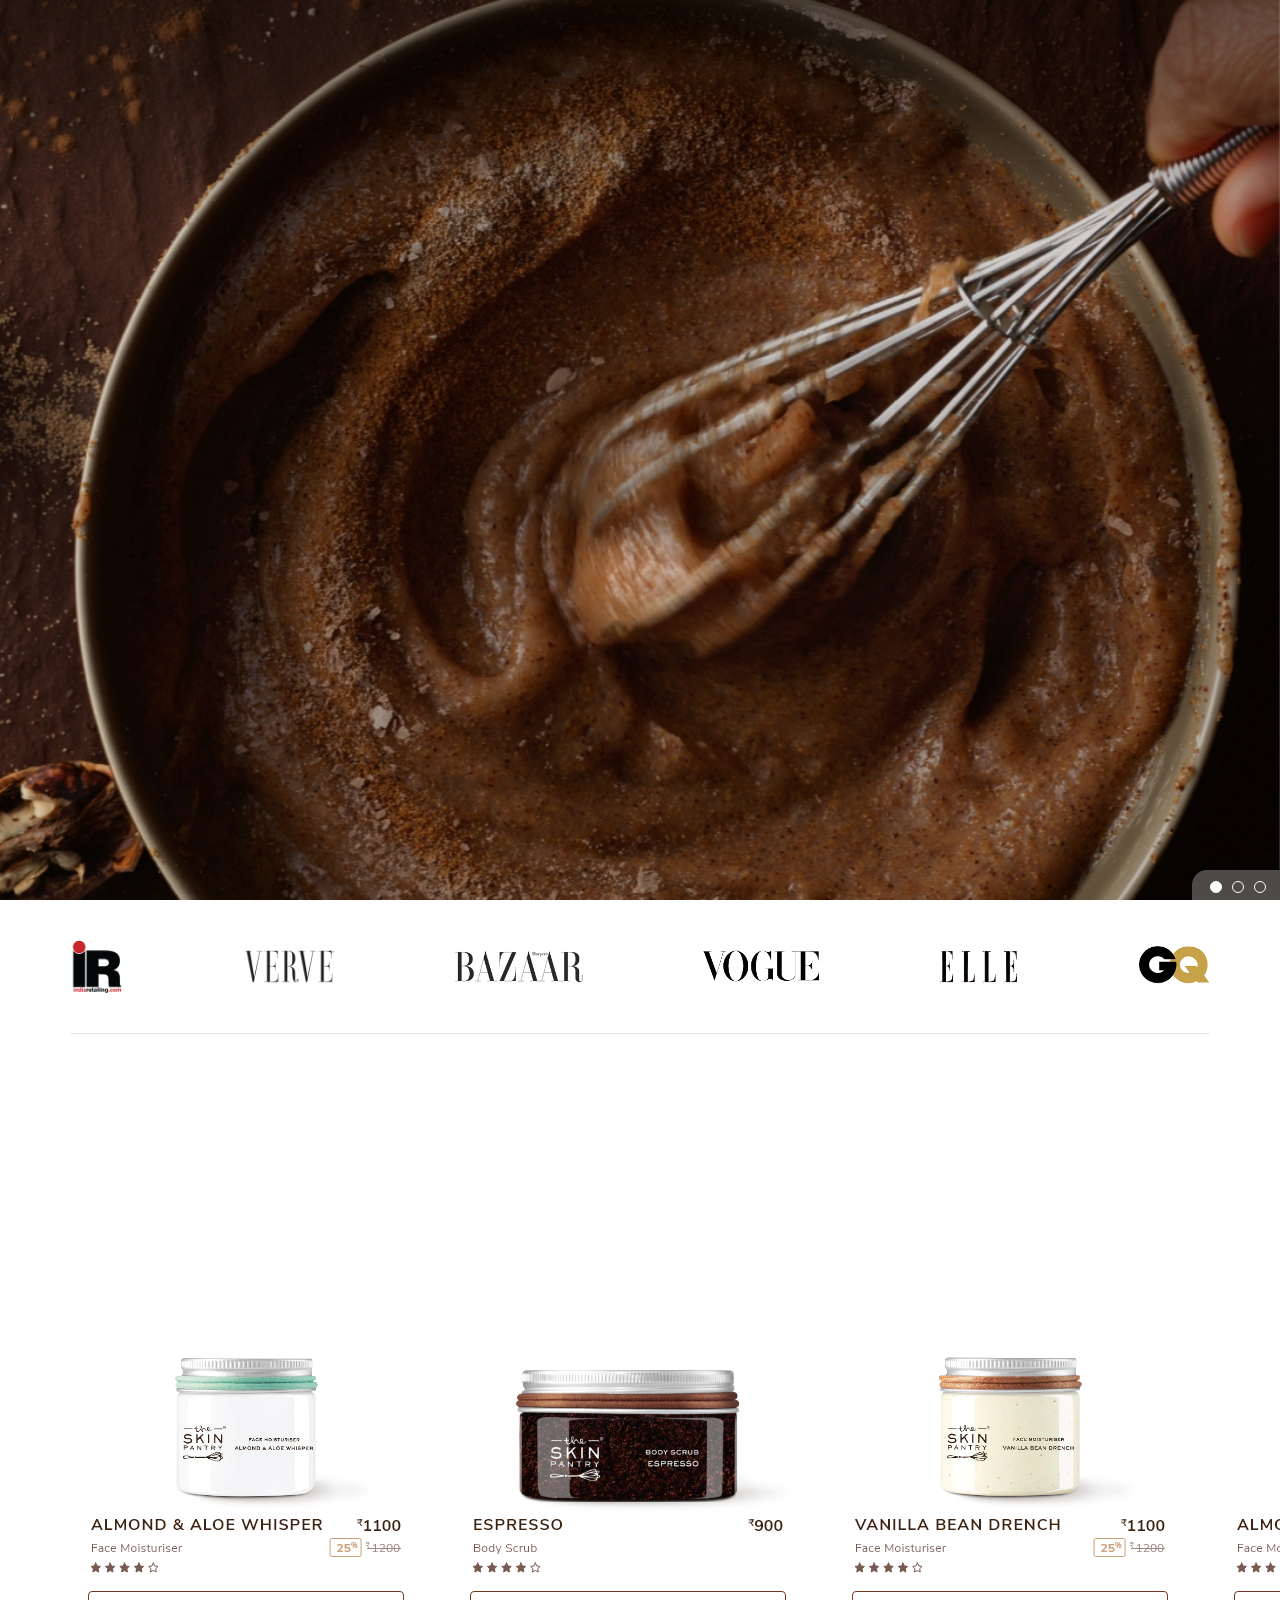
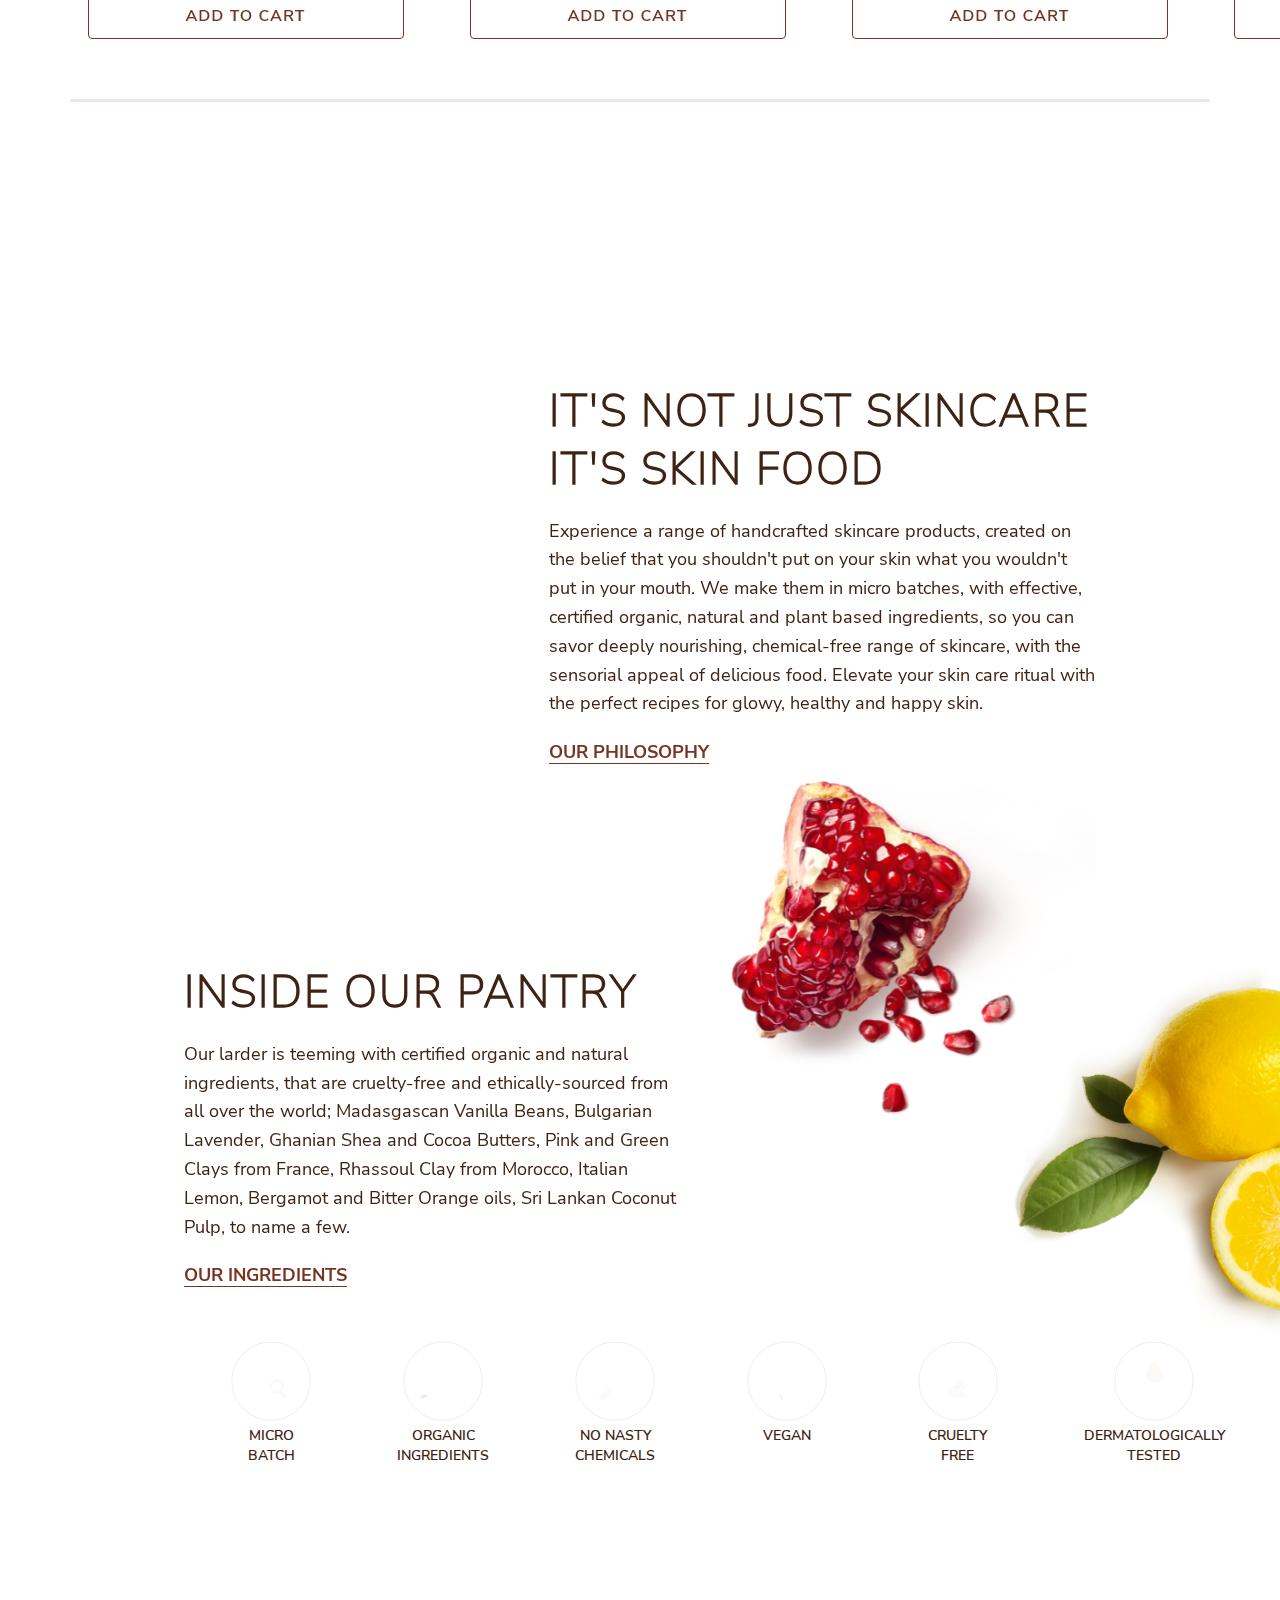
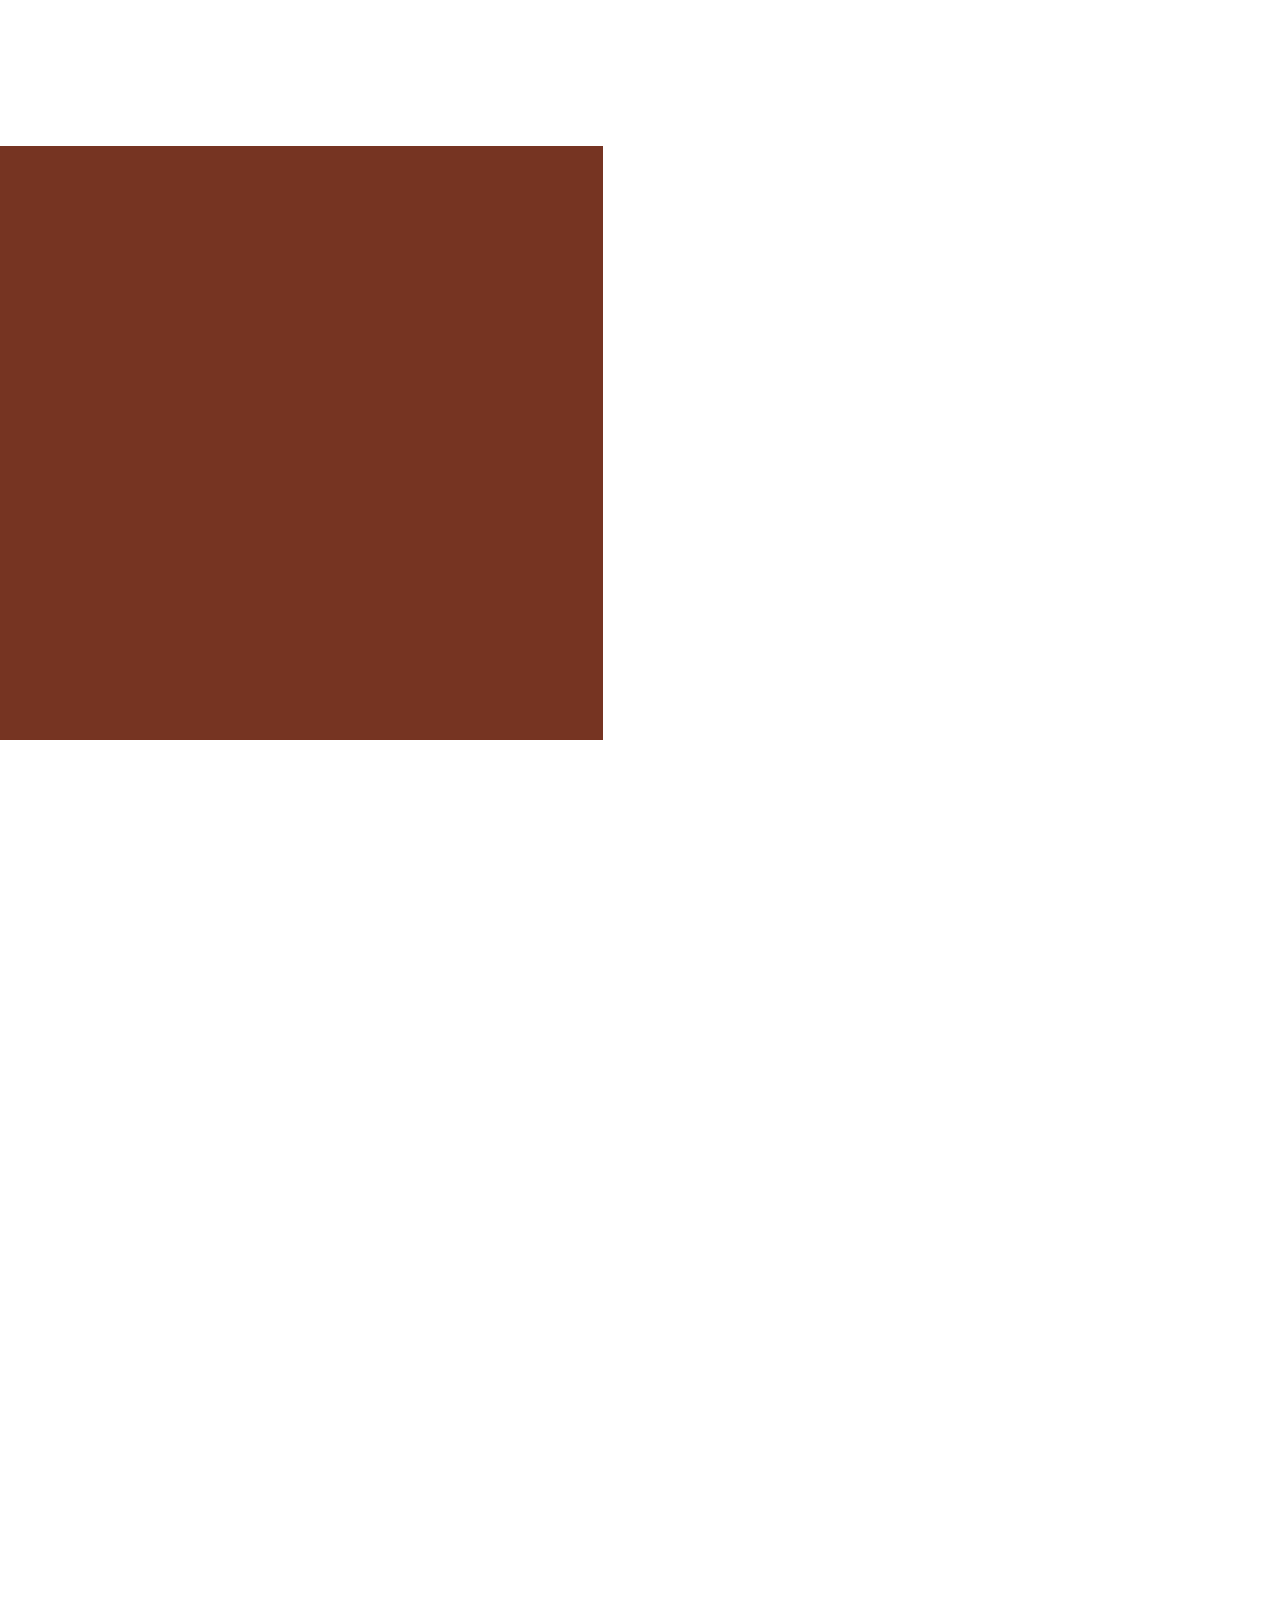
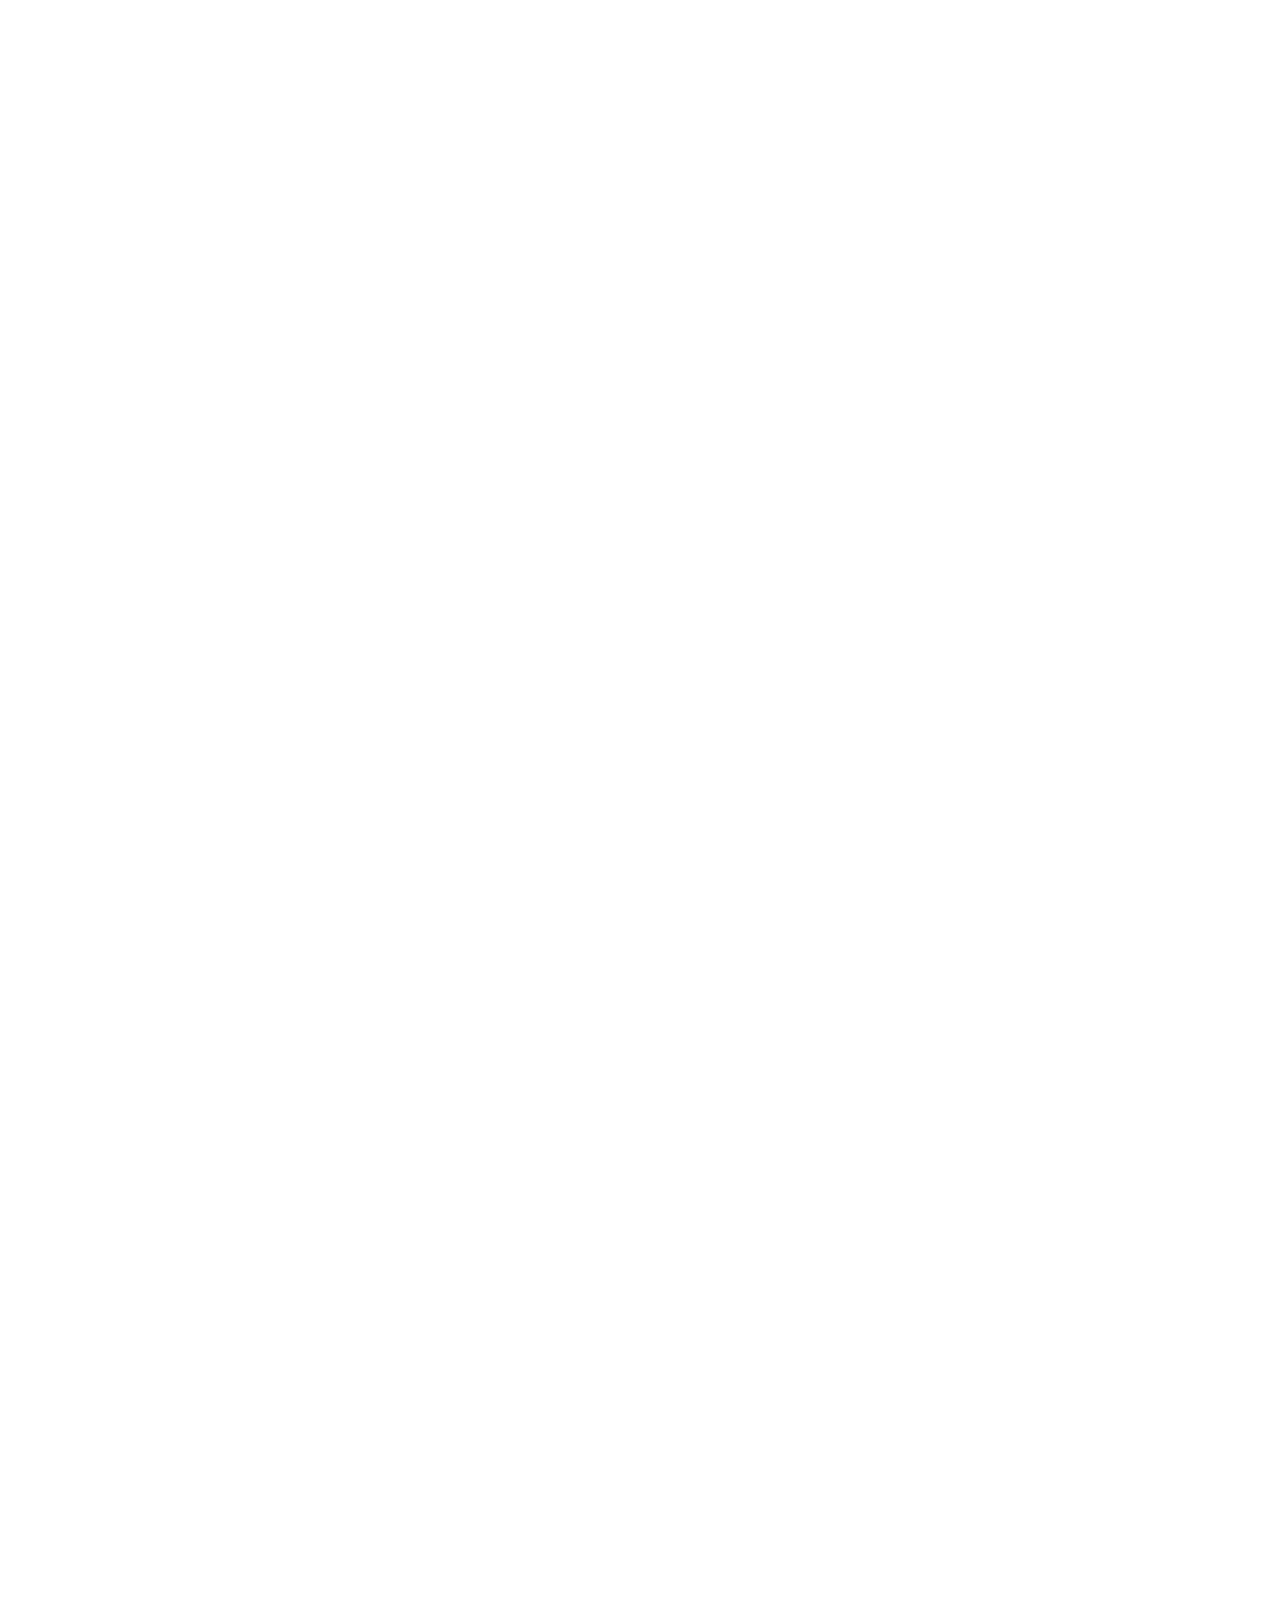
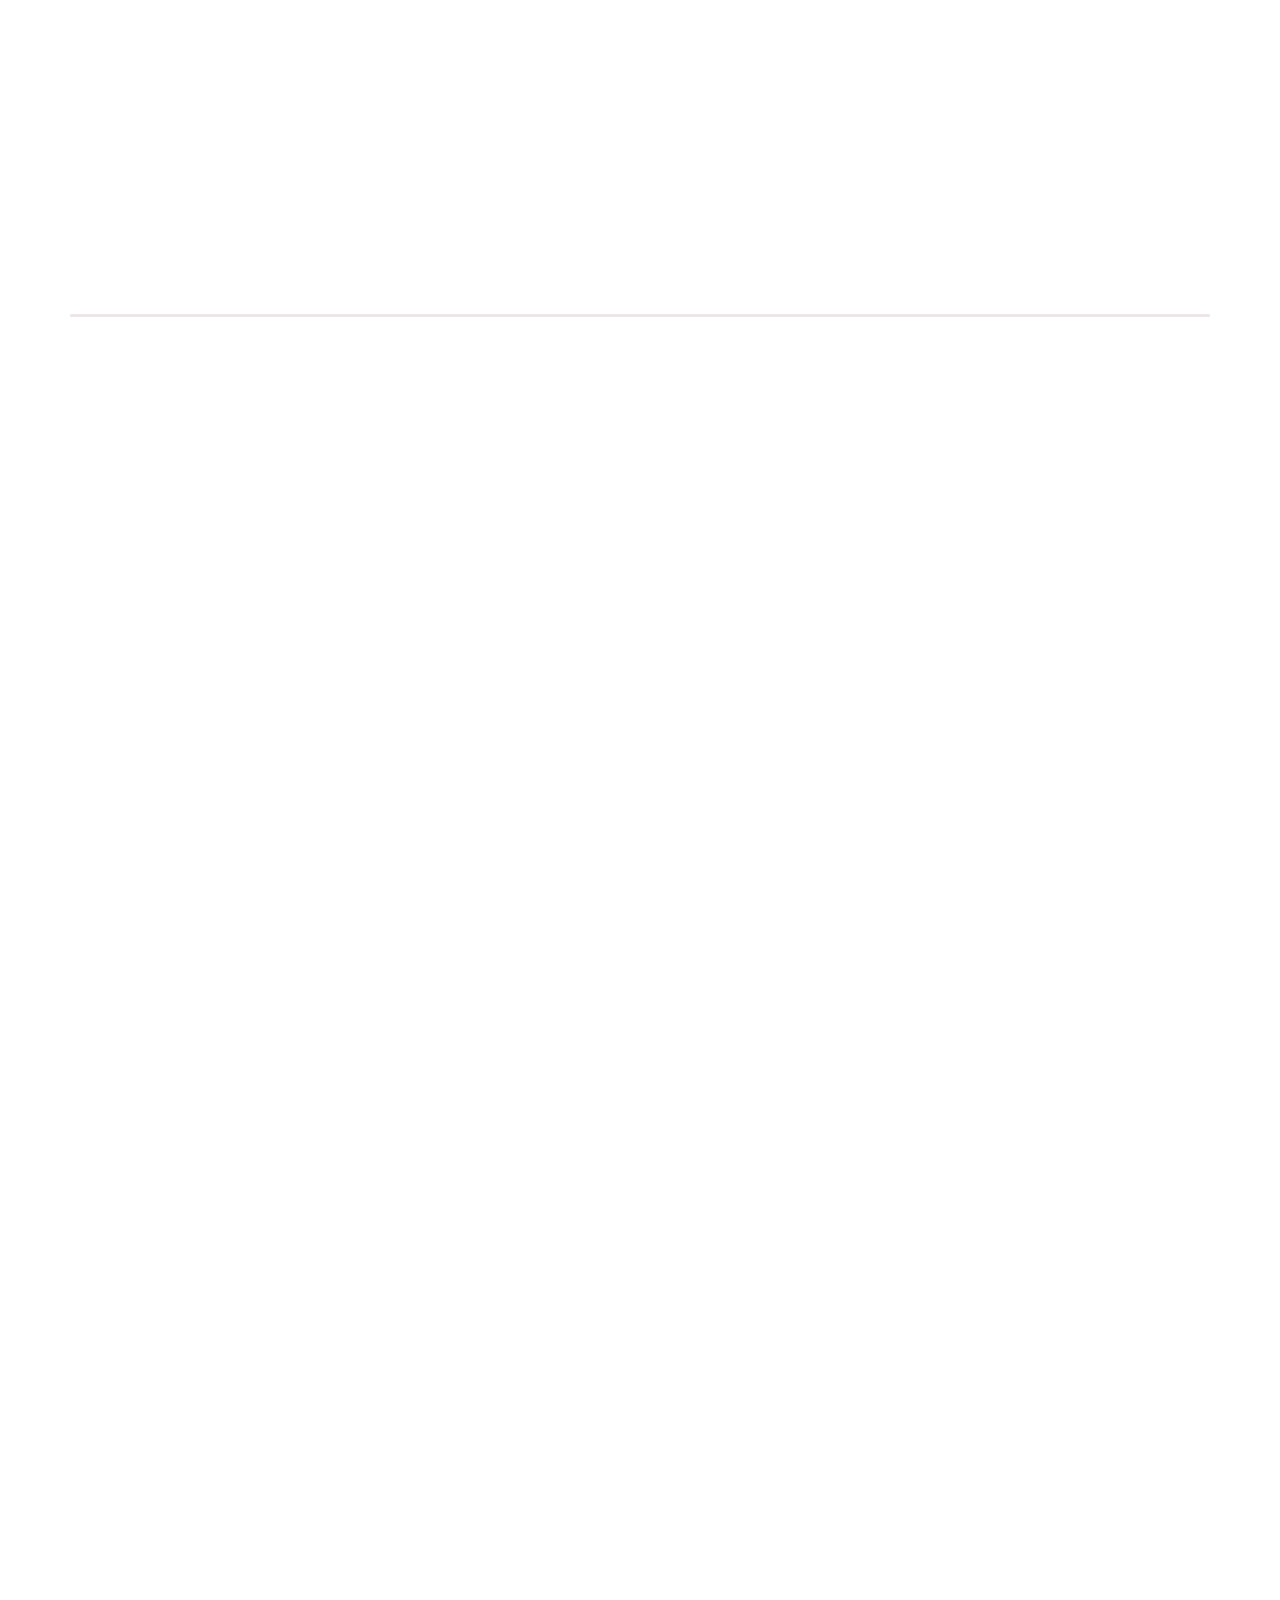
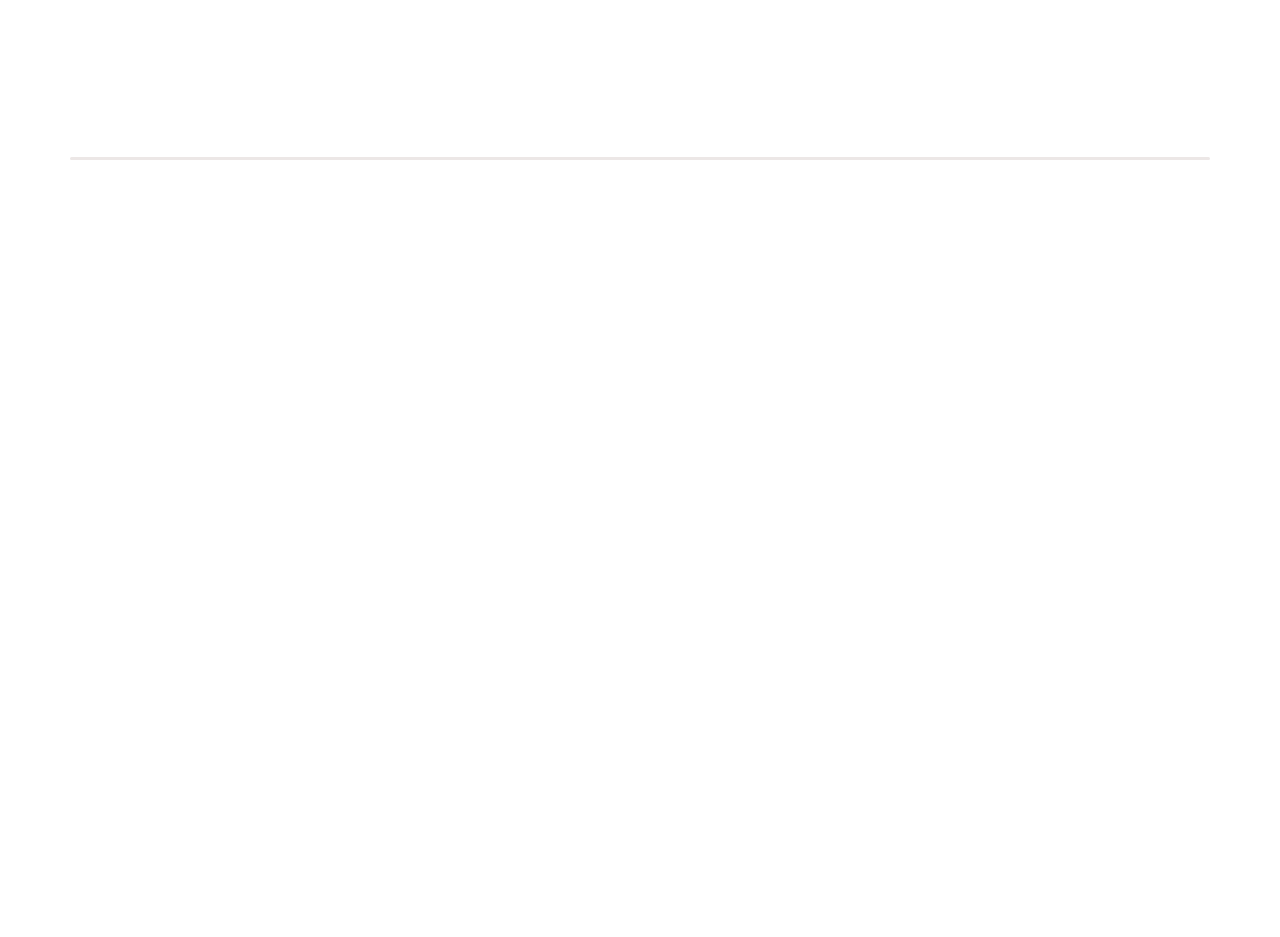
==== commit 777d8ebc: "btn animaction done" ====
--- a/index.html
+++ b/index.html
@@ -105,7 +105,7 @@
                         hot cakes
                     </h3>
                 </div>
-                <div class="btn_section hidden-xs toTop" data-scroll>
+                <div class="btn_section overflow_h hidden-xs toTop" data-scroll>
                     <a href="#" class="secondary_btn text_reg n_b text_uppercase">View All Products</a>
                 </div>
             </div>
@@ -162,7 +162,7 @@
                         sensorial appeal of delicious food. Elevate your skin care ritual
                         with the perfect recipes for glowy, healthy and happy skin.
                     </p>
-                    <div class="btn_section">
+                    <div class="btn_section overflow_h">
                         <a href="#" class="secondary_btn text_reg n_b text_uppercase">Our Philosophy</a>
                     </div>
                 </div>
@@ -183,7 +183,7 @@
                         Rhassoul Clay from Morocco, Italian Lemon, Bergamot and Bitter
                         Orange oils, Sri Lankan Coconut Pulp, to name a few.
                     </p>
-                    <div class="btn_section">
+                    <div class="btn_section overflow_h">
                         <a href="#" class="secondary_btn text_reg n_b text_uppercase">Our Ingredients</a>
                     </div>
                 </div>
@@ -267,77 +267,89 @@
             </div>
             <div class="right_product f_w_j">
                 <div class="product_box m_b_20 toTop" data-scroll>
-                    <div class="product_img">
-                        <img src="img/home/skin_prroduct_1.png" class="img-responsive margin_a" />
-                    </div>
-                    <div class="product_arrows text_center">
-                        <h5 class="text_md m_tb_0 n_s_b">Face Moisturizer</h5>
-                    </div>
-
-                    <div class="text_arrow f_r_aj_between">
-                        <div class="text">
+                    <a href="#">
+                        <div class="product_img">
+                            <img src="img/home/skin_prroduct_1.png" class="img-responsive margin_a skin_product" />
+                            <img src="img/home/skin_prroduct_layer_1.jpg" class="img-responsive margin_a skin_product_layer" />
+                        </div>
+                        <div class="product_arrows text_center">
                             <h5 class="text_md m_tb_0 n_s_b">Face Moisturizer</h5>
                         </div>
-                        <div class="arrow">
-                            <a href="javascript:void(0)">
-                                <img src="img/home/arrow.png" class="img-responsive" />
-                            </a>
-                        </div>
-                    </div>
+
+                        <div class="text_arrow f_r_aj_between">
+                            <div class="text">
+                                <h5 class="text_md m_tb_0 n_s_b">Face Moisturizer</h5>
+                            </div>
+                            <div class="arrow">
+                                <a href="javascript:void(0)">
+                                    <img src="img/home/arrow.png" class="img-responsive" />
+                                </a>
+                            </div>
+                        </div>
+                    </a>
                 </div>
                 <div class="product_box m_b_20 toTop" data-scroll>
-                    <div class="product_img">
-                        <img src="img/home/skin_prroduct_2.png" class="img-responsive margin_a" />
-                    </div>
-                    <div class="product_arrows text_center">
-                        <h5 class="text_md m_tb_0 n_s_b">Gentle Face Scrub</h5>
-                    </div>
-                    <div class="text_arrow f_r_aj_between">
-                        <div class="text">
+                    <a href="#">
+                        <div class="product_img">
+                            <img src="img/home/skin_prroduct_2.png" class="img-responsive margin_a big_img skin_product" />
+                            <img src="img/home/skin_prroduct_layer_2.jpg" class="img-responsive margin_a skin_product_layer" />
+                        </div>
+                        <div class="product_arrows text_center">
                             <h5 class="text_md m_tb_0 n_s_b">Gentle Face Scrub</h5>
                         </div>
-                        <div class="arrow">
-                            <a href="javascript:void(0)">
-                                <img src="img/home/arrow.png" class="img-responsive" />
-                            </a>
-                        </div>
-                    </div>
+                        <div class="text_arrow f_r_aj_between">
+                            <div class="text">
+                                <h5 class="text_md m_tb_0 n_s_b">Gentle Face Scrub</h5>
+                            </div>
+                            <div class="arrow">
+                                <a href="javascript:void(0)">
+                                    <img src="img/home/arrow.png" class="img-responsive" />
+                                </a>
+                            </div>
+                        </div>
+                    </a>
                 </div>
                 <div class="product_box m_b_20 toTop" data-scroll>
-                    <div class="product_img">
-                        <img src="img/home/skin_prroduct_3.png" class="img-responsive margin_a" />
-                    </div>
-                    <div class="product_arrows text_center">
-                        <h5 class="text_md m_tb_0 n_s_b">Smoothie Face Wash</h5>
-                    </div>
-                    <div class="text_arrow f_r_aj_between">
-                        <div class="text">
+                    <a href="#">
+                        <div class="product_img">
+                            <img src="img/home/skin_prroduct_4.png" class="img-responsive margin_a big_img skin_product" />
+                            <img src="img/home/skin_prroduct_layer_4.jpg" class="img-responsive margin_a skin_product_layer" />
+                        </div>
+                        <div class="product_arrows text_center">
                             <h5 class="text_md m_tb_0 n_s_b">Smoothie Face Wash</h5>
                         </div>
-                        <div class="arrow">
-                            <a href="javascript:void(0)">
-                                <img src="img/home/arrow.png" class="img-responsive" />
-                            </a>
-                        </div>
-                    </div>
+                        <div class="text_arrow f_r_aj_between">
+                            <div class="text">
+                                <h5 class="text_md m_tb_0 n_s_b">Smoothie Face Wash</h5>
+                            </div>
+                            <div class="arrow">
+                                <a href="javascript:void(0)">
+                                    <img src="img/home/arrow.png" class="img-responsive" />
+                                </a>
+                            </div>
+                        </div>
+                    </a>
                 </div>
                 <div class="product_box m_b_20 toTop" data-scroll>
-                    <div class="product_img">
-                        <img src="img/home/skin_prroduct_4.png" class="img-responsive margin_a big_img" />
-                    </div>
-                    <div class="product_arrows text_center">
-                        <h5 class="text_md m_tb_0 n_s_b">Superfood Masks</h5>
-                    </div>
-                    <div class="text_arrow f_r_aj_between">
-                        <div class="text">
+                    <a href="#">
+                        <div class="product_img">
+                            <img src="img/home/skin_prroduct_3.png" class="img-responsive margin_a skin_product" />
+                            <img src="img/home/skin_prroduct_layer_3.jpg" class="img-responsive margin_a skin_product_layer" />
+                        </div>
+                        <div class="product_arrows text_center">
                             <h5 class="text_md m_tb_0 n_s_b">Superfood Masks</h5>
                         </div>
-                        <div class="arrow">
-                            <a href="javascript:void(0)">
-                                <img src="img/home/arrow.png" class="img-responsive" />
-                            </a>
-                        </div>
-                    </div>
+                        <div class="text_arrow f_r_aj_between">
+                            <div class="text">
+                                <h5 class="text_md m_tb_0 n_s_b">Superfood Masks</h5>
+                            </div>
+                            <div class="arrow">
+                                <a href="javascript:void(0)">
+                                    <img src="img/home/arrow.png" class="img-responsive" />
+                                </a>
+                            </div>
+                        </div>
+                    </a>
                 </div>
             </div>
         </div>
@@ -387,58 +399,67 @@
         <div class="products d_f pt_20">
             <div class="right_product f_w_j">
                 <div class="product_box m_b_20 toTop" data-scroll>
-                    <div class="product_img">
-                        <img src="img/home/body_p_1.png" class="img-responsive margin_a" />
-                    </div>
-                    <div class="product_arrows text_center">
-                        <h5 class="text_md m_tb_0 n_s_b">Body Butter</h5>
-                    </div>
-                    <div class="text_arrow f_r_aj_between">
-                        <div class="text">
+                    <a href="#">
+                        <div class="product_img">
+                            <img src="img/home/body_p_1.png" class="img-responsive margin_a skin_product" />
+                            <img src="img/home/body_p_layer_1.jpg" class="img-responsive margin_a skin_product_layer" />
+                        </div>
+                        <div class="product_arrows text_center">
                             <h5 class="text_md m_tb_0 n_s_b">Body Butter</h5>
                         </div>
-                        <div class="arrow">
-                            <a href="javascript:void(0)">
-                                <img src="img/home/arrow.png" class="img-responsive" />
-                            </a>
-                        </div>
-                    </div>
+                        <div class="text_arrow f_r_aj_between">
+                            <div class="text">
+                                <h5 class="text_md m_tb_0 n_s_b">Body Butter</h5>
+                            </div>
+                            <div class="arrow">
+                                <a href="javascript:void(0)">
+                                    <img src="img/home/arrow.png" class="img-responsive" />
+                                </a>
+                            </div>
+                        </div>
+                    </a>
                 </div>
                 <div class="product_box m_b_20 toTop" data-scroll>
-                    <div class="product_img">
-                        <img src="img/home/body_p_2.png" class="img-responsive margin_a" />
-                    </div>
-                    <div class="product_arrows text_center">
-                        <h5 class="text_md m_tb_0 n_s_b">Body Scrub</h5>
-                    </div>
-                    <div class="text_arrow f_r_aj_between">
-                        <div class="text">
+                    <a href="#">
+                        <div class="product_img">
+                            <img src="img/home/body_p_2.png" class="img-responsive margin_a skin_product" />
+                            <img src="img/home/body_p_layer_2.jpg" class="img-responsive margin_a skin_product_layer" />
+                        </div>
+                        <div class="product_arrows text_center">
                             <h5 class="text_md m_tb_0 n_s_b">Body Scrub</h5>
                         </div>
-                        <div class="arrow">
-                            <a href="javascript:void(0)">
-                                <img src="img/home/arrow.png" class="img-responsive" />
-                            </a>
-                        </div>
-                    </div>
+                        <div class="text_arrow f_r_aj_between">
+                            <div class="text">
+                                <h5 class="text_md m_tb_0 n_s_b">Body Scrub</h5>
+                            </div>
+                            <div class="arrow">
+                                <a href="javascript:void(0)">
+                                    <img src="img/home/arrow.png" class="img-responsive" />
+                                </a>
+                            </div>
+                        </div>
+                    </a>
                 </div>
                 <div class="product_box m_b_20 toTop" data-scroll>
-                    <div class="product_img">
-                        <img src="img/home/body_p_3.png" class="img-responsive margin_a big_img" />
-                    </div>
-                    <div class="product_arrows text_center">
-                        <h5 class="text_md m_tb_0 n_s_b">Body Milk</h5>
-                    </div>
-                    <div class="text_arrow f_r_aj_between">
-                        <div class="text">
+                    <a href="#">
+                        <div class="product_img">
+                            <img src="img/home/body_p_3.png" class="img-responsive margin_a big_img skin_product" />
+                            <img src="img/home/body_p_layer_3.jpg" class="img-responsive margin_a skin_product_layer" />
+                        </div>
+                        <div class="product_arrows text_center">
                             <h5 class="text_md m_tb_0 n_s_b">Body Milk</h5>
                         </div>
-                        <div class="arrow">
-                            <a href="javascript:void(0)">
-                                <img src="img/home/arrow.png" class="img-responsive" />
-                            </a>
-                        </div>
-                    </div>
+                        <div class="text_arrow f_r_aj_between">
+                            <div class="text">
+                                <h5 class="text_md m_tb_0 n_s_b">Body Milk</h5>
+                            </div>
+                            <div class="arrow">
+                                <a href="javascript:void(0)">
+                                    <img src="img/home/arrow.png" class="img-responsive" />
+                                </a>
+                            </div>
+                        </div>
+                    </a>
                 </div>
             </div>
             <div class="left_product reveal toTop" data-scroll>
@@ -642,44 +663,71 @@
             <div class="what toTop" data-scroll>
                 <div class="skin_layer_anmaction skin_layer_1 toTop" data-scroll>
                     <a href="#">
-                        <h6 class="layer_text f_w_r m_tb_0 hidden-xs">Hydration</h6>
-                        <img src="img/home/skin_layer_1.png" class="img-responsive hidden-xs">
-                        <img src="img/home/s_layer_1_m.png" class="img-responsive visible-xs s_layer_m">
+                        <h6 class="layer_text f_w_r m_tb_0">Hydration</h6>
+                        <div class="pluse_arrow">
+                            <img src="img/home/pluse.png" class="img-responsive pluse">
+                            <div class="skin_layer_img_outer">
+                                <img src="img/home/skin_layer_1.png" class="img-responsive skin_layer_img_1">
+                            </div>
+                        </div>
                     </a>
                 </div>
                 <div class="skin_layer_anmaction skin_layer_2 toTop" data-scroll>
                     <a href="#">
-                        <h6 class="layer_text f_w_r m_tb_0 hidden-xs">Deep-cleanse</h6>
-                        <img src="img/home/s_layer_2.png" class="img-responsive hidden-xs">
-                        <img src="img/home/s_layer_2_m.png" class="img-responsive visible-xs s_layer_m">
+                        <h6 class="layer_text f_w_r m_tb_0">Deep-cleanse</h6>
+                        <div class="pluse_arrow">
+                            <img src="img/home/pluse.png" class="img-responsive pluse">
+                            <div class="skin_layer_img_outer">
+                                <img src="img/home/s_layer_2.png" class="img-responsive skin_layer_img_1">
+                            </div>
+                        </div>
                     </a>
                 </div>
                 <div class="skin_layer_anmaction skin_layer_3 toTop" data-scroll>
                     <a href="#">
-                        <h6 class="layer_text f_w_r m_tb_0 hidden-xs">Radiance</h6>
-                        <img src="img/home/s_layer_3.png" class="img-responsive hidden-xs">
-                        <img src="img/home/s_layer_3_m.png" class="img-responsive visible-xs s_layer_m">
+                        <h6 class="layer_text f_w_r m_tb_0">Radiance</h6>
+                        <div class="pluse_arrow">
+                            <img src="img/home/pluse.png" class="img-responsive pluse">
+                            <div class="skin_layer_img_outer">
+                                <img src="img/home/s_layer_3.png" class="img-responsive skin_layer_img_1">
+                            </div>
+                        </div>
                     </a>
                 </div>
                 <div class="skin_layer_anmaction skin_layer_4 toTop" data-scroll>
                     <a href="#">
-                        <img src="img/home/s_layer_4.png" class="img-responsive hidden-xs">
-                        <img src="img/home/s_layer_4_m.png" class="img-responsive visible-xs s_layer_m">
-                        <h6 class="layer_text f_w_r m_tb_0 hidden-xs">Brightening</h6>
+                        <div class="pluse_arrow">
+                            <img src="img/home/pluse.png" class="img-responsive pluse">
+                            <div class="skin_layer_img_outer">
+                                <img src="img/home/s_layer_4.png" class="img-responsive skin_layer_img_1">
+                            </div>
+                        </div>
+
+                        <h6 class="layer_text f_w_r m_tb_0">Brightening</h6>
                     </a>
                 </div>
                 <div class="skin_layer_anmaction skin_layer_5 toTop" data-scroll>
                     <a href="#">
-                        <img src="img/home/s_layer_5.png" class="img-responsive hidden-xs">
-                        <h6 class="layer_text f_w_r m_tb_0 hidden-xs">Calming</h6>
-                        <img src="img/home/s_layer_5_m.png" class="img-responsive visible-xs s_layer_m">
+                        <div class="pluse_arrow">
+                            <img src="img/home/pluse.png" class="img-responsive pluse">
+                            <div class="skin_layer_img_outer">
+                                <img src="img/home/s_layer_5.png" class="img-responsive skin_layer_img_1">
+                            </div>
+                        </div>
+
+                        <h6 class="layer_text f_w_r m_tb_0">Calming</h6>
                     </a>
                 </div>
                 <div class="skin_layer_anmaction skin_layer_6 toTop" data-scroll>
                     <a href="#">
-                        <img src="img/home/s_layer_6.png" class="img-responsive hidden-xs">
-                        <h6 class="layer_text f_w_r m_tb_0 hidden-xs">Nourishment</h6>
-                        <img src="img/home/s_layer_6_m.png" class="img-responsive visible-xs s_layer_m">
+                        <div class="pluse_arrow">
+                            <img src="img/home/pluse.png" class="img-responsive pluse">
+                            <div class="skin_layer_img_outer">
+                                <img src="img/home/s_layer_6.png" class="img-responsive skin_layer_img_1">
+                            </div>
+                        </div>
+
+                        <h6 class="layer_text f_w_r m_tb_0">Nourishment</h6>
                     </a>
                 </div>
                 <img src="img/home/what.jpg" class="img-responsive margin_a skin_layer" />
@@ -695,7 +743,7 @@
                         Talk of the town
                     </h3>
                 </div>
-                <div class="btn_section hidden-xs">
+                <div class="btn_section overflow_h hidden-xs">
                     <a href="#" class="secondary_btn text_reg n_b text_uppercase toTop" data-scroll>View All Blogs</a>
                 </div>
             </div>
@@ -711,7 +759,7 @@
                                 01 Dec 2022
                             </h3>
                         </div>
-                        <div class="btn_section">
+                        <div class="btn_section overflow_h">
                             <a href="#"><img src="img/home/share.png" class="img-responsive" /></a>
                         </div>
                     </div>
@@ -719,7 +767,7 @@
                         Lorem ipsum dolor sit amet, consetetur sadipscing elitr, sed diam
                         nonumy eirmod tempor invidunt.
                     </p>
-                    <div class="btn_section">
+                    <div class="btn_section overflow_h">
                         <a href="#" class="secondary_btn text_reg n_b text_uppercase">Read more</a>
                     </div>
                 </div>
@@ -742,7 +790,7 @@
                         Lorem ipsum dolor sit amet, consetetur sadipscing elitr, sed diam
                         nonumy eirmod tempor invidunt.
                     </p>
-                    <div class="btn_section">
+                    <div class="btn_section overflow_h">
                         <a href="#" class="secondary_btn text_reg n_b text_uppercase">Read more</a>
                     </div>
                 </div>
@@ -765,7 +813,7 @@
                         Lorem ipsum dolor sit amet, consetetur sadipscing elitr, sed diam
                         nonumy eirmod tempor invidunt.
                     </p>
-                    <div class="btn_section">
+                    <div class="btn_section overflow_h">
                         <a href="#" class="secondary_btn text_reg n_b text_uppercase">Read more</a>
                     </div>
                 </div>
@@ -780,7 +828,7 @@
                                 01 Dec 2022
                             </h3>
                         </div>
-                        <div class="btn_section">
+                        <div class="btn_section overflow_h">
                             <a href="#"><img src="img/home/share.png" class="img-responsive" /></a>
                         </div>
                     </div>
@@ -788,7 +836,7 @@
                         Lorem ipsum dolor sit amet, consetetur sadipscing elitr, sed diam
                         nonumy eirmod tempor invidunt.
                     </p>
-                    <div class="btn_section">
+                    <div class="btn_section overflow_h">
                         <a href="#" class="secondary_btn text_reg n_b text_uppercase">Read more</a>
                     </div>
                 </div>
@@ -796,7 +844,7 @@
             <div class="progress hidden-xs">
                 <div class="progress_bar"></div>
             </div>
-            <div class="btn_section visible-xs pt_40 text_center">
+            <div class="btn_section overflow_h visible-xs pt_40 text_center">
                 <a href="#" class="secondary_btn text_reg n_b text_uppercase">View All Blogs</a>
             </div>
         </div>
@@ -1061,6 +1109,63 @@
             }, ],
         });
 
+
+        $(window).scroll(function() {
+            if ($('body').length) {
+                var scrollTopPos = $(window).scrollTop();
+                console.log(scrollTopPos);
+                var scrollme = $(".section_10").offset().top - 250;
+                console.log(scrollme);
+                if (scrollTopPos > scrollme) {
+                    $(document).ready(function() {
+                        $('.skin_layer_img_1').addClass('skin_l_w_1');
+                        $('.layer_text ').addClass('layer_text_o');
+                    });
+                    setTimeout(function() {
+                        $(document).ready(function() {
+                            $('.box_1').addClass('active');
+                        });
+                    }, 0);
+                    setTimeout(function() {
+                        $(document).ready(function() {
+                            $('.box_2').addClass('active');
+                            $('.fill_line').addClass('fill_border_1');
+                        });
+                    }, 1500);
+                    setTimeout(function() {
+                        $(document).ready(function() {
+                            $('.box_3').addClass('active');
+                            $('.fill_line').addClass('fill_border_2');
+                        });
+                    }, 3000);
+                    setTimeout(function() {
+                        $(document).ready(function() {
+                            $('.box_4').addClass('active');
+                            $('.fill_line').addClass('fill_border_3');
+                        });
+                    }, 4500);
+                    setTimeout(function() {
+                        $(document).ready(function() {
+                            $('.what').removeClass('p_f');
+                            $('.what').addClass('p_r');
+                            $('.d_n').addClass('d_b');
+                            //                            enable();
+
+
+                            // variables 
+                            //                            var toTop = $('what');
+                            // // logic
+                            //                            toTop.on('click', function() {
+                            //                            $('html,body').animate({
+                            // scrollTop: $('.what').offset().top,
+                            // });
+                            //                            });
+                        });
+                    }, 5500);
+                }
+            }
+        });
+
     </script>
 </body>
 
--- a/css/index.css
+++ b/css/index.css
@@ -114,10 +114,10 @@
 .n_s_b, .section_1 .banner_slider .slider .slider_info .text_xl {
   font-family: "NunitoSans-SemiBold"; }
 
-.n_b {
+.n_b, .tertiary_btn {
   font-family: "NunitoSans-Bold"; }
 
-.n_e_b, .primary_btn, .tertiary_btn {
+.n_e_b, .primary_btn {
   font-family: "NunitoSans-ExtraBold"; }
 
 .text_xxxl {
@@ -191,6 +191,7 @@
   text-decoration: none;
   letter-spacing: 1.5px;
   color: var(--color_white);
+  transition: linear .1s;
   background-color: transparent;
   border: 1px solid var(--color_white); }
   @media (max-width: 767px) {
@@ -201,11 +202,37 @@
     padding-right: 6px;
     display: inline-block;
     vertical-align: bottom; }
+  .primary_btn:hover {
+    color: var(--primary_color);
+    border: 3px solid var(--color_white);
+    background-color: var(--color_white); }
 
 .secondary_btn {
+  overflow: hidden;
   text-decoration: none;
-  color: var(--secondary_color);
-  border-bottom: 1px solid var(--secondary_color); }
+  position: relative;
+  color: var(--secondary_color); }
+  .secondary_btn:after {
+    content: ' ';
+    width: 100%;
+    height: 1px;
+    left: 0;
+    bottom: 0;
+    position: absolute;
+    background-color: var(--secondary_color); }
+  .secondary_btn:before {
+    content: ' ';
+    width: 100%;
+    height: 1px;
+    left: 0;
+    z-index: 1;
+    bottom: 0;
+    position: absolute;
+    transition: all .5s ease;
+    transform: translateX(-100%);
+    background-color: var(--color_white); }
+  .secondary_btn:hover:before {
+    transform: translateX(100%); }
 
 .tertiary_btn {
   margin-bottom: 0;
@@ -216,10 +243,16 @@
   text-transform: capitalize;
   color: var(--color_white);
   background-color: #763422;
-  border: 1px solid var(--color_white); }
+  transition: linear .1s;
+  border: 1px solid var(--color_white);
+  position: relative;
+  border: 2px solid #F9F5F1; }
   @media (max-width: 767px) {
     .tertiary_btn {
       padding: 11px 22px; } }
+  .tertiary_btn:hover {
+    border: 2px solid #672614;
+    background-color: #672614; }
 
 .f_w_l {
   font-weight: 300; }
@@ -662,10 +695,10 @@
 ::-webkit-scrollbar-thumb:hover {
   background: var(--color_white); }
 
-.postion_relative, .section_1 .banner_slider .slider, .section_2, .section_2 .philosophy_info, .section_4, .section_6 .products .right_product .product_box, .section_6 .products .right_product .product_box .product_img, .section_8 .products .right_product .product_box, .section_8 .products .right_product .product_box .product_img, .section_10 .what, .section_11 .blog_slider .slider .blog_img, .section_12, .section_12 .some h4 {
+.postion_relative, .section_1 .banner_slider .slider, .section_2, .section_2 .philosophy_info, .section_4, .section_6 .products .right_product .product_box, .section_6 .products .right_product .product_box .product_img, .section_8 .products .right_product .product_box, .section_8 .products .right_product .product_box .product_img, .section_10 .what, .section_10 .what .skin_layer_1 .pluse_arrow, .section_10 .what .skin_layer_2 a .pluse_arrow, .section_10 .what .skin_layer_3 a .pluse_arrow, .section_10 .what .skin_layer_4 a .pluse_arrow, .section_10 .what .skin_layer_5 a .pluse_arrow, .section_10 .what .skin_layer_6 a .pluse_arrow, .section_11 .blog_slider .slider .blog_img, .section_12, .section_12 .some h4 {
   position: relative; }
 
-.postion_absolute, .section_2 .layer_1, .section_2 .layer_2, .section_2 .layer_3, .section_2 .layer_4, .section_2 .philosophy_info .m_layer_4, .section_2 .philosophy_info .m_pantry, .section_6 .products .right_product .product_box .product_img img, .section_6 .products .right_product .product_box .product_arrows, .section_6 .products .right_product .product_box .text_arrow, .section_8 .products .right_product .product_box .product_img img, .section_8 .products .right_product .product_box .product_arrows, .section_8 .products .right_product .product_box .text_arrow, .section_10 .what .skin_layer_anmaction, .section_11 .blog_slider .slider .blog_img h6, .section_12 .some, .section_12 .some h4 .g, .section_12 .sub {
+.postion_absolute, .section_2 .layer_1, .section_2 .layer_2, .section_2 .layer_3, .section_2 .layer_4, .section_2 .philosophy_info .m_layer_4, .section_2 .philosophy_info .m_pantry, .section_6 .products .right_product .product_box .product_img img, .section_6 .products .right_product .product_box .product_arrows, .section_6 .products .right_product .product_box .text_arrow, .section_8 .products .right_product .product_box .product_img img, .section_8 .products .right_product .product_box .product_arrows, .section_8 .products .right_product .product_box .text_arrow, .section_10 .what .skin_layer_1 .pluse_arrow .skin_layer_img_outer, .section_10 .what .skin_layer_2 a .pluse_arrow .pluse, .section_10 .what .skin_layer_2 a .pluse_arrow .skin_layer_img_outer, .section_10 .what .skin_layer_3 a .pluse_arrow .pluse, .section_10 .what .skin_layer_3 a .pluse_arrow .skin_layer_img_outer, .section_10 .what .skin_layer_4 a .pluse_arrow .pluse, .section_10 .what .skin_layer_4 a .pluse_arrow .skin_layer_img_outer, .section_10 .what .skin_layer_5 a .pluse_arrow .pluse, .section_10 .what .skin_layer_5 a .pluse_arrow .skin_layer_img_outer, .section_10 .what .skin_layer_6 a .pluse_arrow .pluse, .section_10 .what .skin_layer_6 a .pluse_arrow .skin_layer_img_outer, .section_10 .what .skin_layer_anmaction, .section_11 .blog_slider .slider .blog_img h6, .section_12 .some, .section_12 .some h4 .g, .section_12 .sub {
   position: absolute; }
 
 .postion_t_b, .section_1 .banner_slider .slider .slider_info {
@@ -723,7 +756,8 @@
   position: relative;
   overflow: hidden;
   padding: 10px;
-  bottom: 0; }
+  bottom: 0;
+  transition: all .3s; }
   @media (min-width: 768px) and (max-width: 992px) {
     .product_box .text_arrow {
       padding: 8px 15px; } }
@@ -1093,22 +1127,35 @@
           width: 48.5%;
           margin-bottom: 10px;
           background-color: #FCFAF8; } }
+      .section_6 .products .right_product .product_box a {
+        text-decoration: none;
+        color: var(--primary_color); }
       .section_6 .products .right_product .product_box .product_img {
-        height: 77%; }
+        height: 77%;
+        transition: all 1s; }
         @media (max-width: 767px) {
           .section_6 .products .right_product .product_box .product_img {
             width: 90%;
             margin: auto; } }
+        .section_6 .products .right_product .product_box .product_img .skin_product {
+          z-index: 1;
+          transition: all 1s; }
+        .section_6 .products .right_product .product_box .product_img .skin_product_layer {
+          opacity: 0;
+          transition: linear .2s; }
         .section_6 .products .right_product .product_box .product_img .big_img {
           height: 200px; }
           @media (max-width: 767px) {
             .section_6 .products .right_product .product_box .product_img .big_img {
               height: auto;
-              width: 50%; } }
+              width: 100%; } }
           @media (min-width: 768px) and (max-width: 992px) {
             .section_6 .products .right_product .product_box .product_img .big_img {
-              width: 40%;
+              width: 70%;
               height: auto; } }
+          @media (min-width: 1441px) and (max-width: 5000px) {
+            .section_6 .products .right_product .product_box .product_img .big_img {
+              height: 240px; } }
         .section_6 .products .right_product .product_box .product_img img {
           bottom: 0;
           left: 50%;
@@ -1116,6 +1163,10 @@
           @media (min-width: 768px) and (max-width: 992px) {
             .section_6 .products .right_product .product_box .product_img img {
               bottom: 10px; } }
+      .section_6 .products .right_product .product_box:hover .skin_product {
+        transform: translateX(-45%); }
+      .section_6 .products .right_product .product_box:hover .skin_product_layer {
+        opacity: 1 !important; }
       .section_6 .products .right_product .product_box:hover .product_arrows {
         display: none; }
       .section_6 .products .right_product .product_box:hover .text_arrow {
@@ -1239,25 +1290,48 @@
           width: 48.5%;
           margin-bottom: 10px;
           background-color: #FCFAF8; } }
+      .section_8 .products .right_product .product_box a {
+        text-decoration: none;
+        color: var(--primary_color); }
+      .section_8 .products .right_product .product_box:hover .skin_prroduct_3 {
+        z-index: 1; }
       .section_8 .products .right_product .product_box .product_img {
-        height: 77%; }
+        height: 77%;
+        transition: all 1s; }
         @media (max-width: 767px) {
           .section_8 .products .right_product .product_box .product_img {
             width: 90%;
             margin: auto; } }
+        .section_8 .products .right_product .product_box .product_img .skin_product {
+          z-index: 1;
+          transition: all 1s; }
+        .section_8 .products .right_product .product_box .product_img .skin_product_layer {
+          opacity: 0;
+          transition: linear .2s; }
         .section_8 .products .right_product .product_box .product_img .big_img {
           height: 200px; }
-          @media (max-width: 992px) {
+          @media (max-width: 767px) {
             .section_8 .products .right_product .product_box .product_img .big_img {
               height: auto;
-              width: 50%; } }
+              width: 100%; } }
           @media (min-width: 768px) and (max-width: 992px) {
             .section_8 .products .right_product .product_box .product_img .big_img {
-              width: 40%; } }
+              width: 70%;
+              height: auto; } }
+          @media (min-width: 1441px) and (max-width: 5000px) {
+            .section_8 .products .right_product .product_box .product_img .big_img {
+              height: 240px; } }
         .section_8 .products .right_product .product_box .product_img img {
           bottom: 0;
           left: 50%;
           transform: translateX(-50%); }
+          @media (min-width: 768px) and (max-width: 992px) {
+            .section_8 .products .right_product .product_box .product_img img {
+              bottom: 10px; } }
+      .section_8 .products .right_product .product_box:hover .skin_product {
+        transform: translateX(-45%); }
+      .section_8 .products .right_product .product_box:hover .skin_product_layer {
+        opacity: 1 !important; }
       .section_8 .products .right_product .product_box:hover .product_arrows {
         display: none; }
       .section_8 .products .right_product .product_box:hover .text_arrow {
@@ -1368,14 +1442,9 @@
     @media (min-width: 768px) and (max-width: 992px) {
       .section_10 .what {
         width: 400px; } }
-    .section_10 .what .skin_layer {
-      width: 546px; }
-      @media (max-width: 767px) {
-        .section_10 .what .skin_layer {
-          width: 250px; } }
-      @media (min-width: 768px) and (max-width: 992px) {
-        .section_10 .what .skin_layer {
-          width: 400px; } }
+    .section_10 .what .skin_layer_anmaction:hover .pluse {
+      transform: scale(1.2);
+      transition: ease-in-out .3s; }
     .section_10 .what .skin_layer_1 {
       top: 80px;
       left: -150px; }
@@ -1386,9 +1455,28 @@
       @media (min-width: 768px) and (max-width: 992px) {
         .section_10 .what .skin_layer_1 {
           top: 28px; } }
+      .section_10 .what .skin_layer_1 .pluse_arrow {
+        width: 75px;
+        display: flex;
+        align-items: flex-end;
+        justify-content: end; }
+        @media (max-width: 767px) {
+          .section_10 .what .skin_layer_1 .pluse_arrow {
+            width: 68px;
+            height: 62px; } }
+        .section_10 .what .skin_layer_1 .pluse_arrow .skin_layer_img_outer {
+          top: 0;
+          left: 0;
+          z-index: -1; }
+          .section_10 .what .skin_layer_1 .pluse_arrow .skin_layer_img_outer .skin_layer_img_1 {
+            transition: all 1s;
+            transform-origin: right;
+            clip-path: polygon(100% 0, 100% 0, 100% 100%, 100% 100%); }
+          .section_10 .what .skin_layer_1 .pluse_arrow .skin_layer_img_outer .skin_l_w_1 {
+            clip-path: polygon(0 0, 100% 0, 100% 100%, 0 100%); }
     .section_10 .what .skin_layer_2 {
-      left: -130px;
-      bottom: 60px; }
+      left: -120px;
+      bottom: 30px; }
       @media (max-width: 767px) {
         .section_10 .what .skin_layer_2 {
           left: -55px;
@@ -1398,45 +1486,135 @@
           bottom: 0; } }
       .section_10 .what .skin_layer_2 a {
         align-items: baseline; }
+        .section_10 .what .skin_layer_2 a .pluse_arrow {
+          width: 100px;
+          height: 100px;
+          display: flex;
+          align-items: flex-end;
+          justify-content: end; }
+          @media (max-width: 767px) {
+            .section_10 .what .skin_layer_2 a .pluse_arrow {
+              width: 65px;
+              height: 75px; } }
+          .section_10 .what .skin_layer_2 a .pluse_arrow .pluse {
+            top: 0; }
+          .section_10 .what .skin_layer_2 a .pluse_arrow .skin_layer_img_outer {
+            top: 15px;
+            left: 0;
+            z-index: -1; }
+            .section_10 .what .skin_layer_2 a .pluse_arrow .skin_layer_img_outer .skin_layer_img_1 {
+              transition: all 1s;
+              transform-origin: right;
+              clip-path: polygon(100% 0, 100% 0, 100% 100%, 100% 100%); }
+            .section_10 .what .skin_layer_2 a .pluse_arrow .skin_layer_img_outer .skin_l_w_1 {
+              clip-path: polygon(0 0, 100% 0, 100% 100%, 0 100%); }
     .section_10 .what .skin_layer_3 {
       left: 170px;
       bottom: -15px; }
       @media (max-width: 767px) {
         .section_10 .what .skin_layer_3 {
-          left: 85px;
-          bottom: -70px; } }
+          left: 65px;
+          bottom: -30px; } }
       @media (min-width: 768px) and (max-width: 992px) {
         .section_10 .what .skin_layer_3 {
           left: 100px; } }
       .section_10 .what .skin_layer_3 a {
         align-items: baseline; }
+        .section_10 .what .skin_layer_3 a .pluse_arrow {
+          width: 100px;
+          height: 70px;
+          display: flex;
+          align-items: flex-end;
+          justify-content: end; }
+          @media (max-width: 767px) {
+            .section_10 .what .skin_layer_3 a .pluse_arrow {
+              width: 70px;
+              height: 55px; } }
+          .section_10 .what .skin_layer_3 a .pluse_arrow .pluse {
+            top: 0;
+            left: 10px; }
+          .section_10 .what .skin_layer_3 a .pluse_arrow .skin_layer_img_outer {
+            top: 15px;
+            left: 0;
+            z-index: -1; }
+            .section_10 .what .skin_layer_3 a .pluse_arrow .skin_layer_img_outer .skin_layer_img_1 {
+              transition: all 1s;
+              transform-origin: right;
+              clip-path: polygon(100% 0, 100% 0, 100% 100%, 100% 100%); }
+            .section_10 .what .skin_layer_3 a .pluse_arrow .skin_layer_img_outer .skin_l_w_1 {
+              clip-path: polygon(0 0, 100% 0, 100% 100%, 0 100%); }
     .section_10 .what .skin_layer_4 {
       right: -120px;
-      bottom: -35px; }
+      bottom: -20px; }
       @media (max-width: 767px) {
         .section_10 .what .skin_layer_4 {
-          right: -25px;
-          bottom: -50px; } }
+          right: -77px;
+          bottom: -5px; } }
       @media (min-width: 768px) and (max-width: 992px) {
         .section_10 .what .skin_layer_4 {
           right: -150px; } }
       .section_10 .what .skin_layer_4 a {
         align-items: baseline; }
+        .section_10 .what .skin_layer_4 a .pluse_arrow {
+          width: 100px;
+          height: 70px;
+          display: flex;
+          align-items: flex-end;
+          justify-content: end; }
+          @media (max-width: 767px) {
+            .section_10 .what .skin_layer_4 a .pluse_arrow {
+              width: 75px;
+              height: 64px; } }
+          .section_10 .what .skin_layer_4 a .pluse_arrow .pluse {
+            top: 0;
+            left: 10px; }
+          .section_10 .what .skin_layer_4 a .pluse_arrow .skin_layer_img_outer {
+            top: 15px;
+            left: 20px;
+            z-index: -1; }
+            .section_10 .what .skin_layer_4 a .pluse_arrow .skin_layer_img_outer .skin_layer_img_1 {
+              transition: all 1s;
+              transform-origin: right;
+              clip-path: polygon(0 0, 0 0, 0 100%, 0 100%); }
+            .section_10 .what .skin_layer_4 a .pluse_arrow .skin_layer_img_outer .skin_l_w_1 {
+              clip-path: polygon(0 0, 100% 0, 100% 100%, 0 100%); }
     .section_10 .what .skin_layer_5 {
-      right: -160px;
+      right: -150px;
       bottom: 110px; }
       @media (max-width: 767px) {
         .section_10 .what .skin_layer_5 {
-          right: -60px;
-          bottom: 60px; } }
+          right: -75px;
+          bottom: 40px; } }
       @media (min-width: 768px) and (max-width: 992px) {
         .section_10 .what .skin_layer_5 {
           bottom: 70px; } }
       .section_10 .what .skin_layer_5 a {
         align-items: baseline; }
+        .section_10 .what .skin_layer_5 a .pluse_arrow {
+          width: 80px;
+          height: 50px;
+          display: flex;
+          align-items: flex-end;
+          justify-content: end; }
+          @media (max-width: 767px) {
+            .section_10 .what .skin_layer_5 a .pluse_arrow {
+              width: 60px; } }
+          .section_10 .what .skin_layer_5 a .pluse_arrow .pluse {
+            top: 0;
+            left: -5px; }
+          .section_10 .what .skin_layer_5 a .pluse_arrow .skin_layer_img_outer {
+            top: 15px;
+            left: 20px;
+            z-index: -1; }
+            .section_10 .what .skin_layer_5 a .pluse_arrow .skin_layer_img_outer .skin_layer_img_1 {
+              transition: all 1s;
+              transform-origin: right;
+              clip-path: polygon(0 0, 0 0, 0 100%, 0 100%); }
+            .section_10 .what .skin_layer_5 a .pluse_arrow .skin_layer_img_outer .skin_l_w_1 {
+              clip-path: polygon(0 0, 100% 0, 100% 100%, 0 100%); }
     .section_10 .what .skin_layer_6 {
-      right: -145px;
-      top: 30px; }
+      top: 30px;
+      right: -180px; }
       @media (max-width: 767px) {
         .section_10 .what .skin_layer_6 {
           right: -60px;
@@ -1446,18 +1624,47 @@
           right: -180px; } }
       .section_10 .what .skin_layer_6 a {
         align-items: flex-start; }
+        .section_10 .what .skin_layer_6 a .pluse_arrow {
+          width: 130px;
+          height: 50px;
+          display: flex;
+          align-items: flex-end;
+          justify-content: end; }
+          @media (max-width: 767px) {
+            .section_10 .what .skin_layer_6 a .pluse_arrow {
+              width: 75px; } }
+          .section_10 .what .skin_layer_6 a .pluse_arrow .pluse {
+            left: 10px;
+            bottom: -30px; }
+          .section_10 .what .skin_layer_6 a .pluse_arrow .skin_layer_img_outer {
+            top: 15px;
+            left: 20px;
+            z-index: -1; }
+            @media (max-width: 767px) {
+              .section_10 .what .skin_layer_6 a .pluse_arrow .skin_layer_img_outer {
+                top: 27px; } }
+            .section_10 .what .skin_layer_6 a .pluse_arrow .skin_layer_img_outer .skin_layer_img_1 {
+              transition: all 1s;
+              transform-origin: right;
+              clip-path: polygon(0 0, 0 0, 0 100%, 0 100%); }
+            .section_10 .what .skin_layer_6 a .pluse_arrow .skin_layer_img_outer .skin_l_w_1 {
+              clip-path: polygon(0 0, 100% 0, 100% 100%, 0 100%); }
     .section_10 .what .skin_layer_anmaction a {
       display: flex;
       text-decoration: none;
       color: var(--iconography); }
     .section_10 .what .skin_layer_anmaction .layer_text {
+      opacity: 0;
       font-size: 40px;
       font-family: "gistesy";
       padding-right: 20px;
-      color: var(--iconography); }
+      color: var(--iconography);
+      transition: all 3s; }
       @media (max-width: 767px) {
         .section_10 .what .skin_layer_anmaction .layer_text {
           font-size: 20px; } }
+    .section_10 .what .skin_layer_anmaction .layer_text_o {
+      opacity: 1; }
 
 @media (max-width: 992px) {
   .section_11 {
@@ -1485,6 +1692,10 @@
         width: 80vw !important;
         padding: 0;
         margin: 0 8px; } }
+    @media (max-width: 767px) {
+      .section_11 .blog_slider .slider .text_reg {
+        font-size: 16px;
+        line-height: 24px; } }
     @media (max-width: 767px) {
       .section_11 .blog_slider .slider h3 {
         text-align: left; } }
@@ -1599,7 +1810,7 @@
     transform-origin: left; }
 
 .zoomIn[data-scroll] {
-  transition: all 1.5s; }
+  transition: all 1s; }
 .zoomIn[data-scroll="in"] {
   transform: scale(1); }
 .zoomIn[data-scroll="out"] {
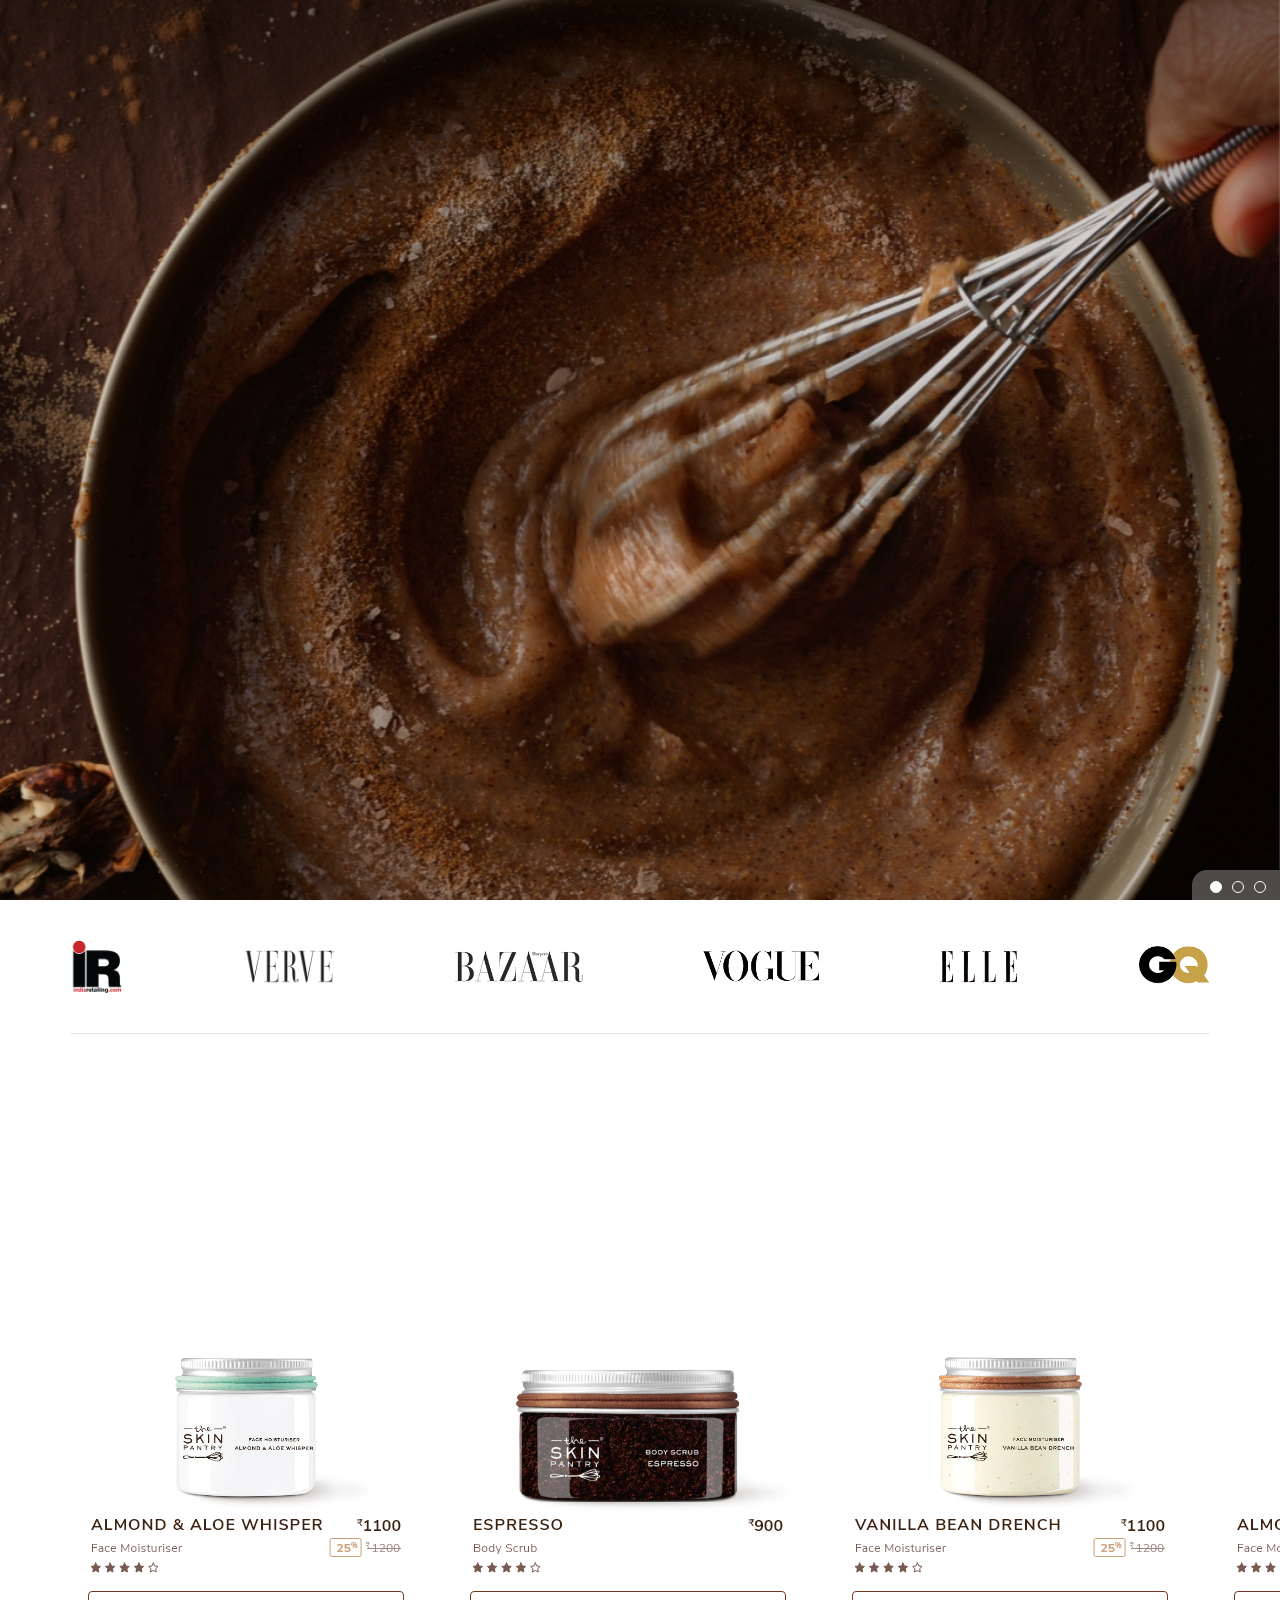
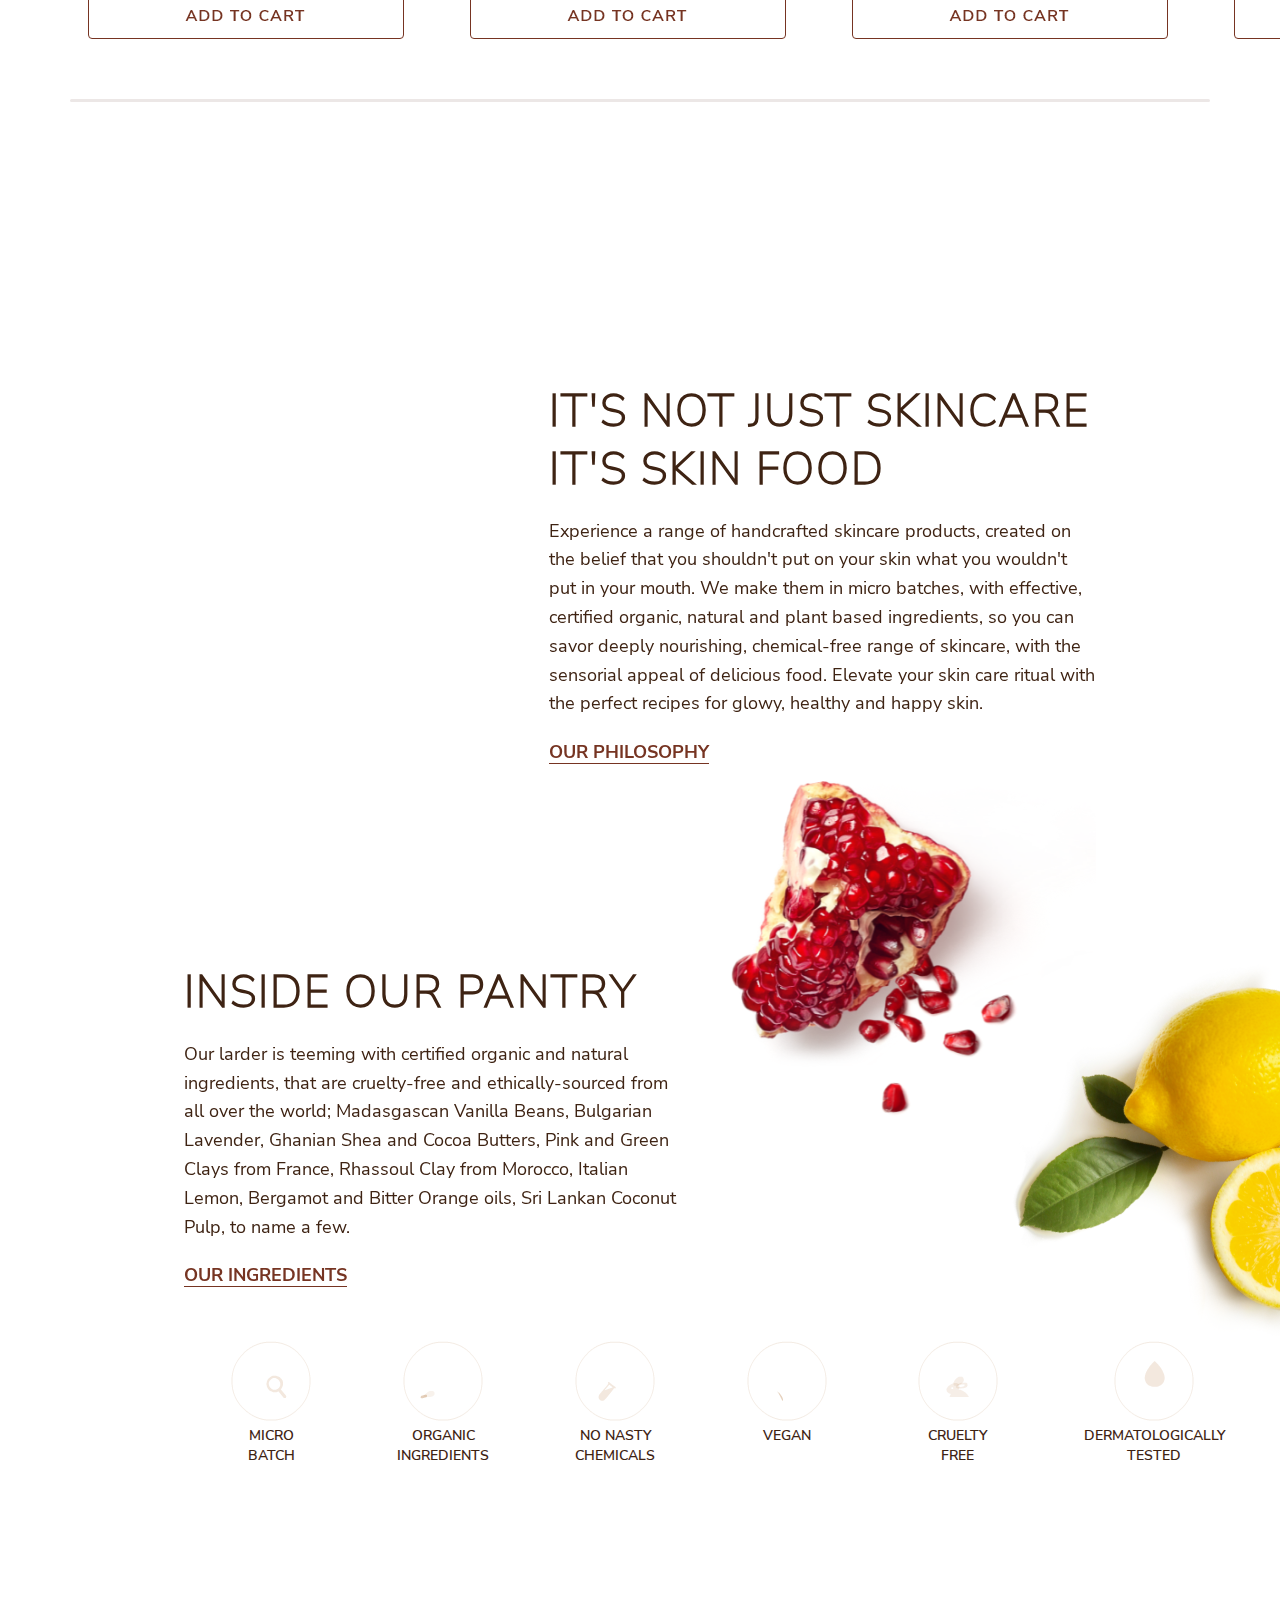
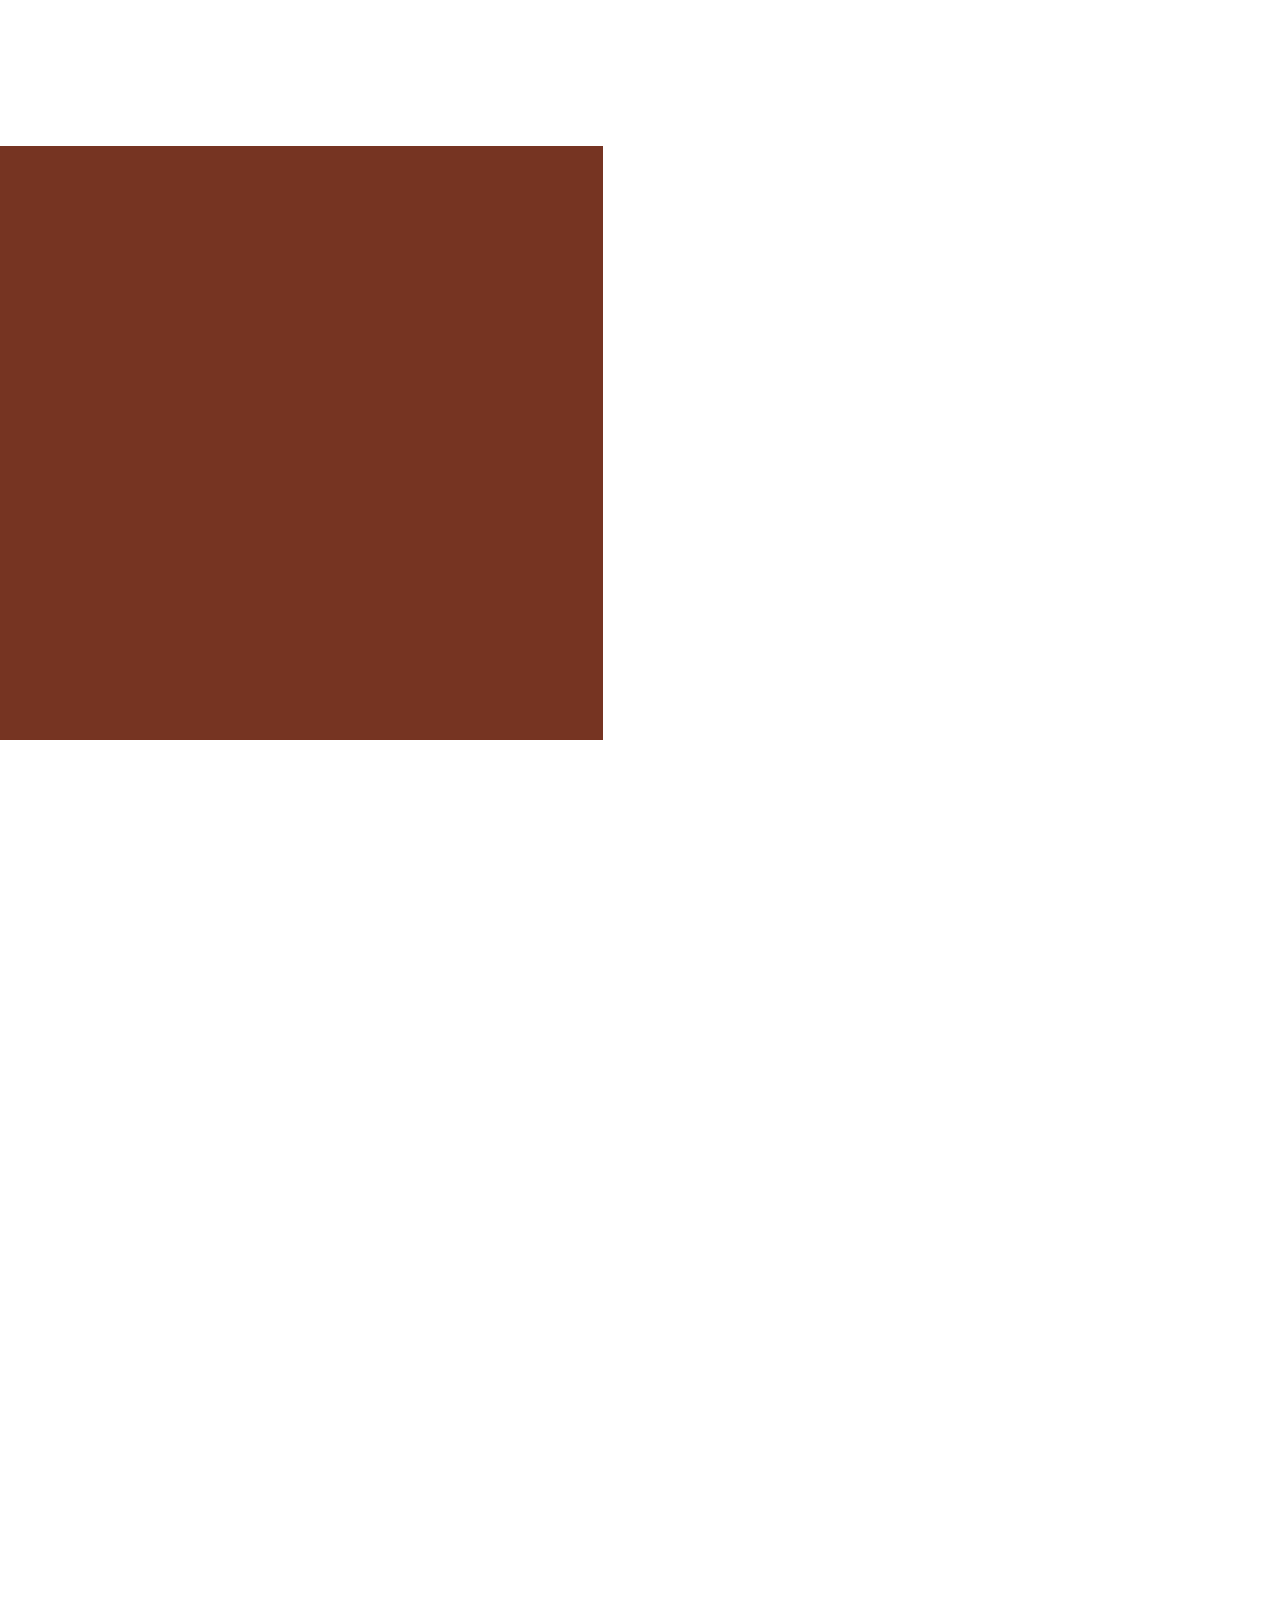
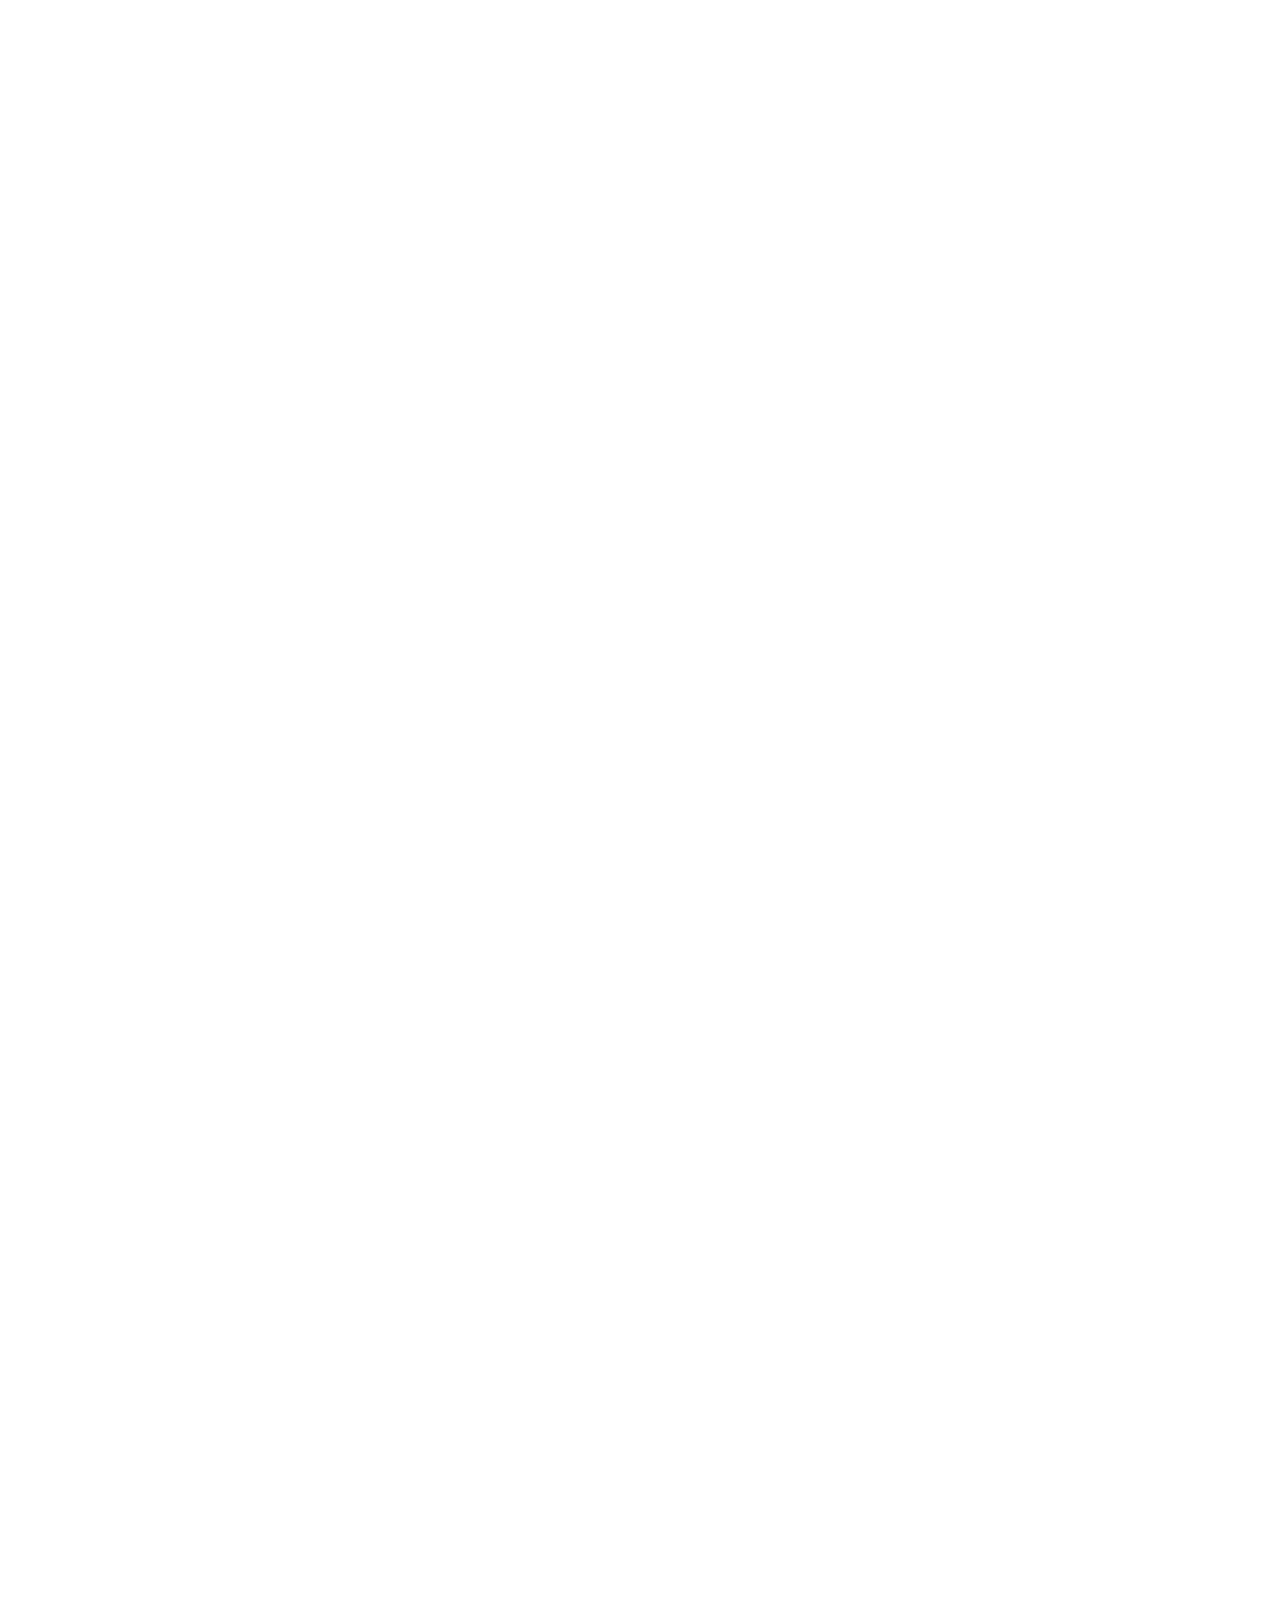
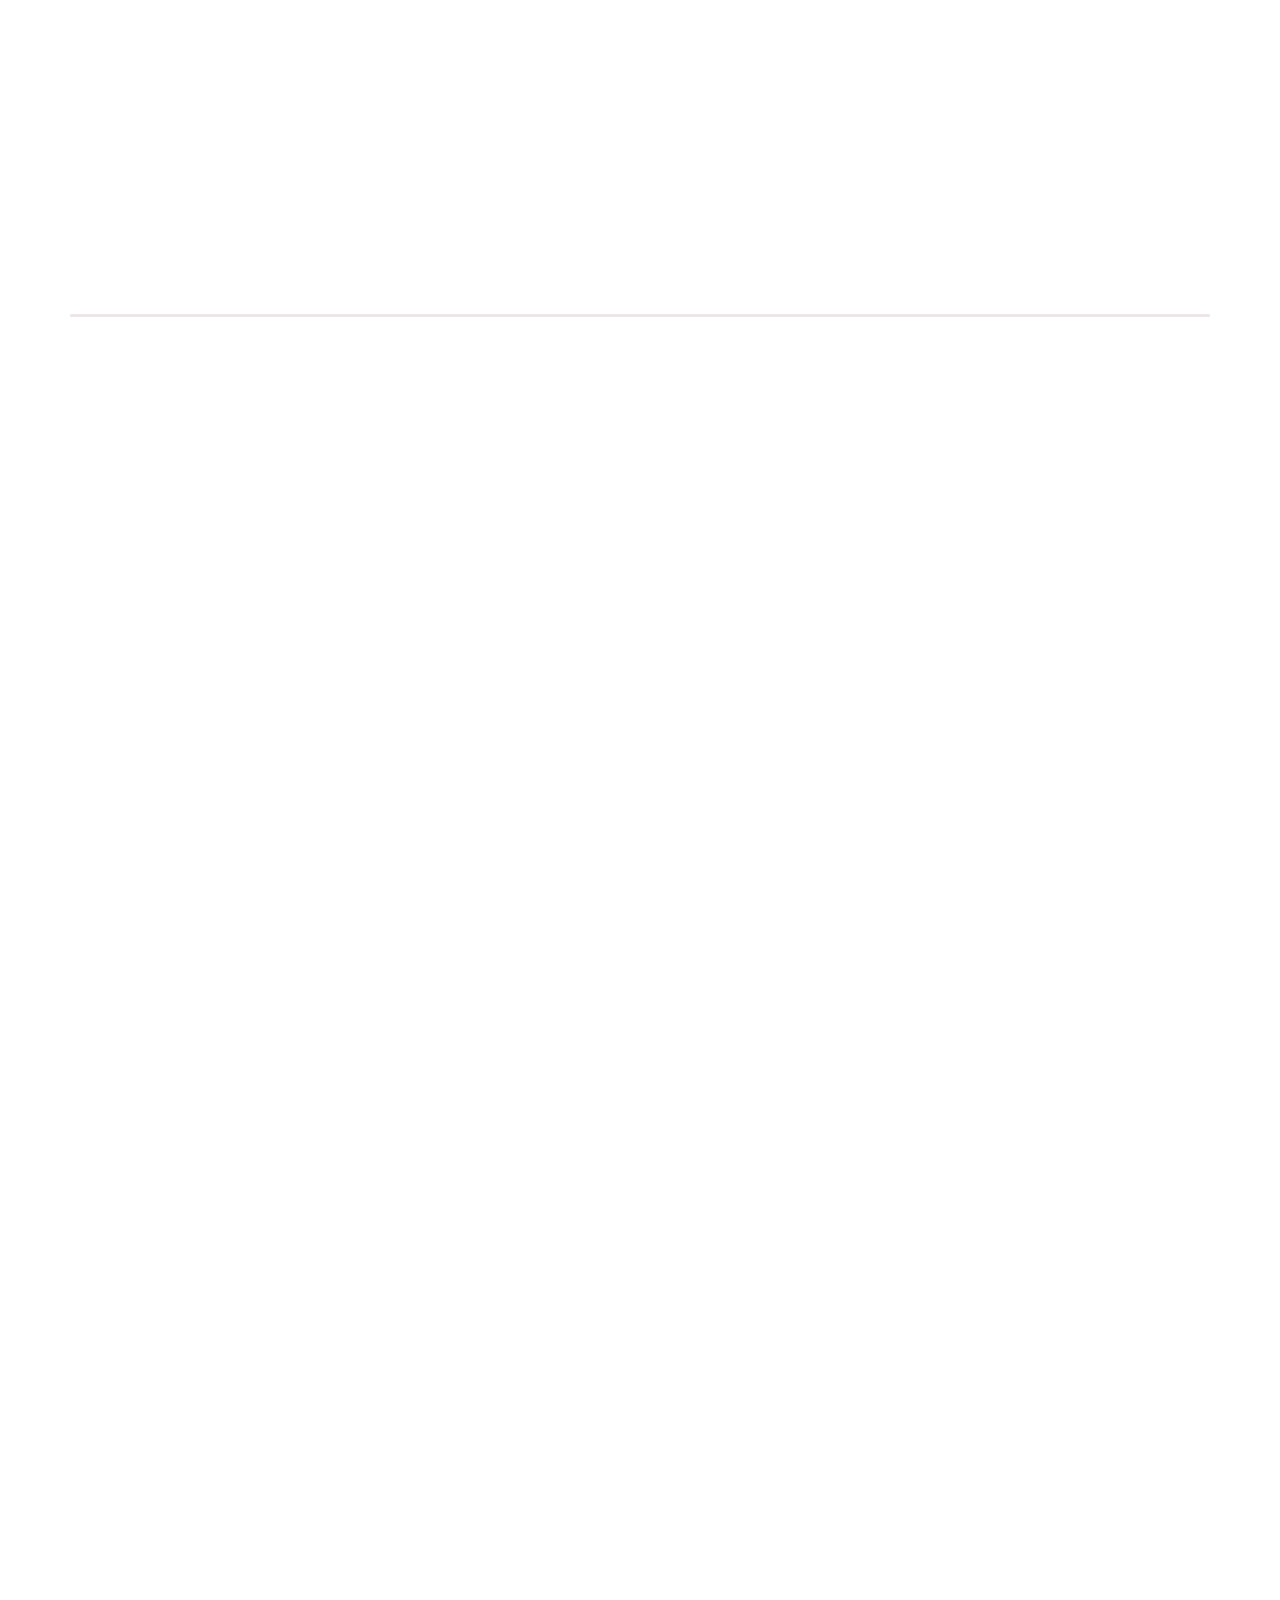
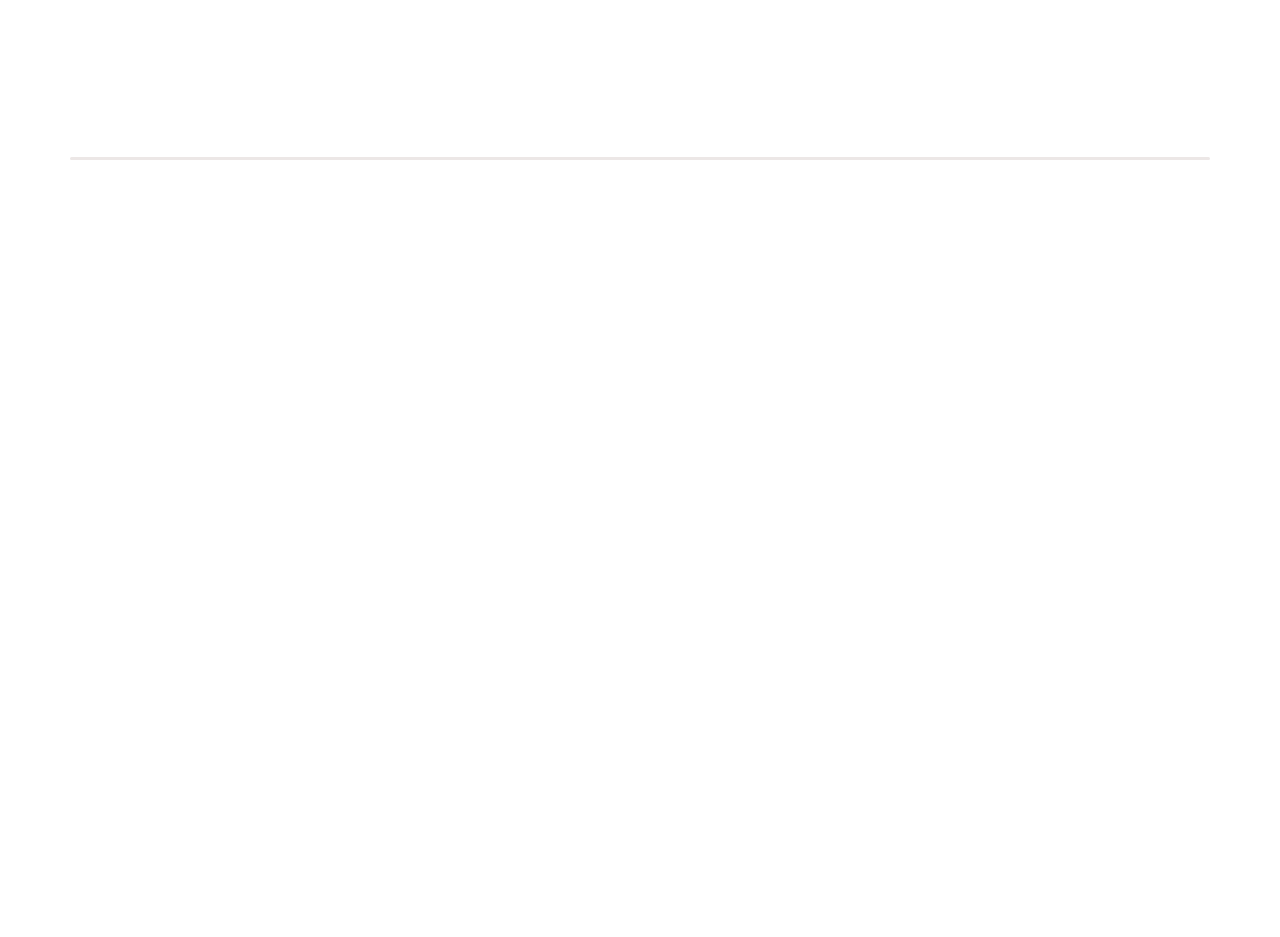
==== commit 6ec745ff: ".." ====
--- a/index.html
+++ b/index.html
@@ -1121,47 +1121,6 @@
                         $('.skin_layer_img_1').addClass('skin_l_w_1');
                         $('.layer_text ').addClass('layer_text_o');
                     });
-                    setTimeout(function() {
-                        $(document).ready(function() {
-                            $('.box_1').addClass('active');
-                        });
-                    }, 0);
-                    setTimeout(function() {
-                        $(document).ready(function() {
-                            $('.box_2').addClass('active');
-                            $('.fill_line').addClass('fill_border_1');
-                        });
-                    }, 1500);
-                    setTimeout(function() {
-                        $(document).ready(function() {
-                            $('.box_3').addClass('active');
-                            $('.fill_line').addClass('fill_border_2');
-                        });
-                    }, 3000);
-                    setTimeout(function() {
-                        $(document).ready(function() {
-                            $('.box_4').addClass('active');
-                            $('.fill_line').addClass('fill_border_3');
-                        });
-                    }, 4500);
-                    setTimeout(function() {
-                        $(document).ready(function() {
-                            $('.what').removeClass('p_f');
-                            $('.what').addClass('p_r');
-                            $('.d_n').addClass('d_b');
-                            //                            enable();
-
-
-                            // variables 
-                            //                            var toTop = $('what');
-                            // // logic
-                            //                            toTop.on('click', function() {
-                            //                            $('html,body').animate({
-                            // scrollTop: $('.what').offset().top,
-                            // });
-                            //                            });
-                        });
-                    }, 5500);
                 }
             }
         });
